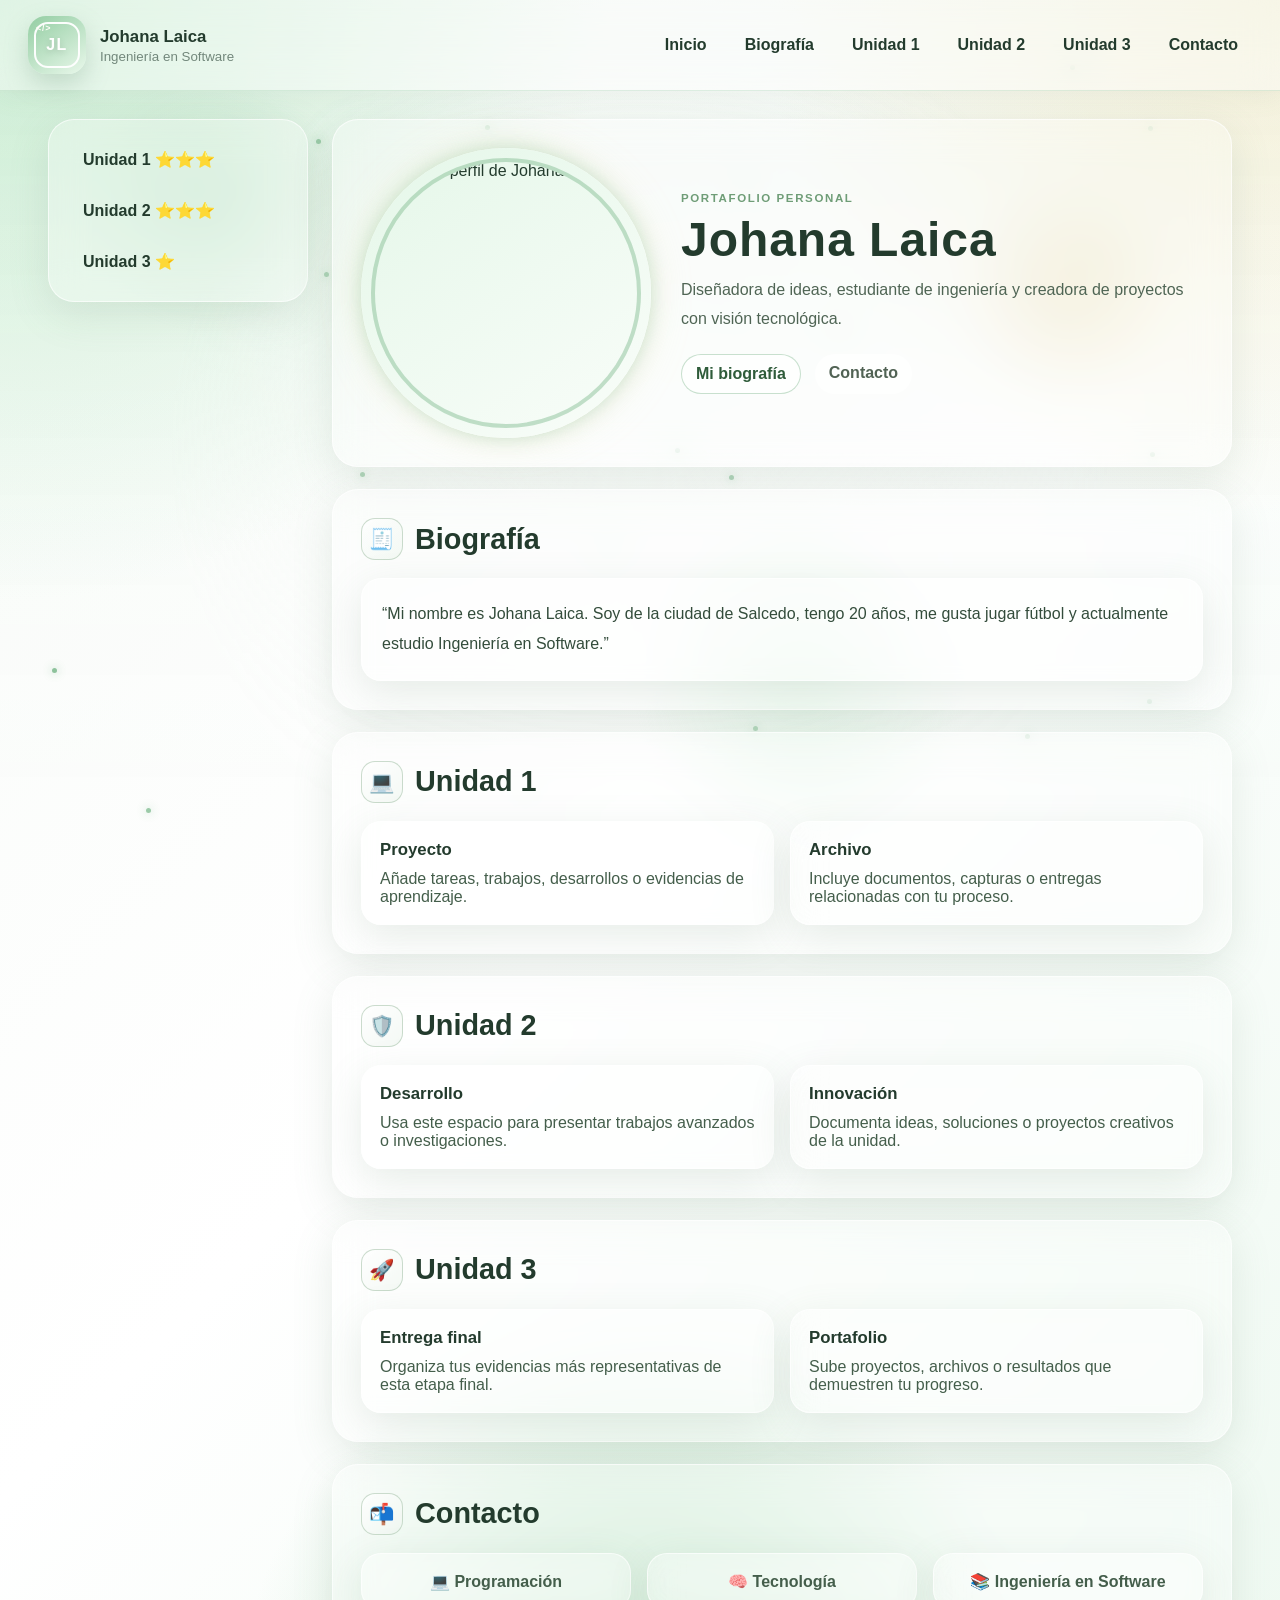
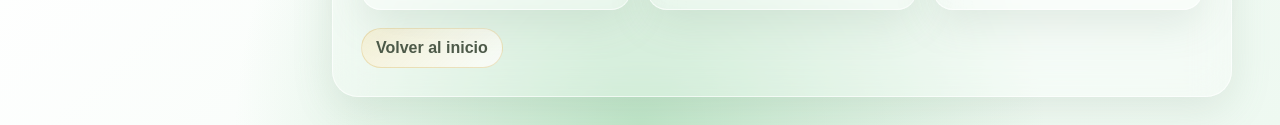
==== index.html @ 94799a69 "proyecto" ====
<!DOCTYPE html>
<html lang="es">
  <head>
    <meta charset="UTF-8" />
    <meta name="viewport" content="width=device-width, initial-scale=1.0" />
    <title>Portafolio Premium | Johana Laica</title>
    <link rel="stylesheet" href="style.css" />
  </head>
  <body>
    <div class="background-orb orb-1"></div>
    <div class="background-orb orb-2"></div>
    <div class="background-orb orb-3"></div>
    <div class="bg-lines"></div>
    <div class="particle-field" aria-hidden="true"></div>

    <header class="topbar">
      <div class="logo-wrap">
        <div class="brand-badge" aria-label="Logo creativo de Johana Laica">
          <span class="brand-ring"></span>
          <span class="brand-code">&lt;/&gt;</span>
          <span class="brand-monogram">JL</span>
        </div>
        <div>
          <span class="logo-text">Johana Laica</span>
          <small class="logo-subtitle">Ingeniería en Software</small>
        </div>
      </div>

      <nav class="nav-menu">
        <a href="#inicio">Inicio</a>
        <a href="#biografia">Biografía</a>
        <a href="#unidad1">Unidad 1</a>
        <a href="#unidad2">Unidad 2</a>
        <a href="#unidad3">Unidad 3</a>
        <a href="#contacto">Contacto</a>
      </nav>
    </header>

    <main class="layout">
      <aside class="sidebar">
        <div class="sidebar-card glass">
          <a href="#unidad1" class="unit-link">Unidad 1 ⭐⭐⭐</a>
          <a href="#unidad2" class="unit-link">Unidad 2 ⭐⭐⭐</a>
          <a href="#unidad3" class="unit-link">Unidad 3 ⭐</a>
        </div>
      </aside>

      <section class="content">
        <section id="inicio" class="panel hero glass reveal">
          <div class="profile-block">
            <div class="profile-photo-frame">
              <img class="profile-photo" src="tu-foto.jpg" alt="Foto de perfil de Johana Laica" />
            </div>

            <div class="profile-info">
              <p class="intro-label">Portafolio personal</p>
              <h1>Johana Laica</h1>
              <p class="hero-copy">
                Diseñadora de ideas, estudiante de ingeniería y creadora de proyectos con visión
                tecnológica.
              </p>
              <div class="hero-actions">
                <a href="#biografia" class="btn-primary">Mi biografía</a>
                <a href="#contacto" class="btn-secondary">Contacto</a>
              </div>
            </div>
          </div>
        </section>

        <section id="biografia" class="panel section-card glass reveal">
          <div class="section-heading">
            <span class="section-icon">🧾</span>
            <h2>Biografía</h2>
          </div>
          <div class="bio-card glass-card">
            <p>
              “Mi nombre es Johana Laica. Soy de la ciudad de Salcedo, tengo 20 años, me gusta
              jugar fútbol y actualmente estudio Ingeniería en Software.”
            </p>
          </div>
        </section>

        <section id="unidad1" class="panel unit-section glass reveal">
          <div class="section-heading">
            <span class="section-icon">💻</span>
            <h2>Unidad 1</h2>
          </div>
          <div class="unit-grid">
            <article class="unit-card glass-card">
              <h3>Proyecto</h3>
              <p>Añade tareas, trabajos, desarrollos o evidencias de aprendizaje.</p>
            </article>
            <article class="unit-card glass-card">
              <h3>Archivo</h3>
              <p>Incluye documentos, capturas o entregas relacionadas con tu proceso.</p>
            </article>
          </div>
        </section>

        <section id="unidad2" class="panel unit-section glass reveal">
          <div class="section-heading">
            <span class="section-icon">🛡️</span>
            <h2>Unidad 2</h2>
          </div>
          <div class="unit-grid">
            <article class="unit-card glass-card">
              <h3>Desarrollo</h3>
              <p>Usa este espacio para presentar trabajos avanzados o investigaciones.</p>
            </article>
            <article class="unit-card glass-card">
              <h3>Innovación</h3>
              <p>Documenta ideas, soluciones o proyectos creativos de la unidad.</p>
            </article>
          </div>
        </section>

        <section id="unidad3" class="panel unit-section glass reveal">
          <div class="section-heading">
            <span class="section-icon">🚀</span>
            <h2>Unidad 3</h2>
          </div>
          <div class="unit-grid">
            <article class="unit-card glass-card">
              <h3>Entrega final</h3>
              <p>Organiza tus evidencias más representativas de esta etapa final.</p>
            </article>
            <article class="unit-card glass-card">
              <h3>Portafolio</h3>
              <p>Sube proyectos, archivos o resultados que demuestren tu progreso.</p>
            </article>
          </div>
        </section>

        <section id="contacto" class="panel contact-section glass reveal">
          <div class="section-heading">
            <span class="section-icon">📬</span>
            <h2>Contacto</h2>
          </div>
          <div class="contact-grid">
            <div class="contact-chip glass-card">💻 Programación</div>
            <div class="contact-chip glass-card">🧠 Tecnología</div>
            <div class="contact-chip glass-card">📚 Ingeniería en Software</div>
          </div>
          <a href="#inicio" class="btn-scroll-top">Volver al inicio</a>
        </section>
      </section>
    </main>

    <script src="script.js"></script>
  </body>
</html>
---- style.css ----
:root {
  --bg: #f8fbf8;
  --card: rgba(255, 255, 255, 0.58);
  --primary: #8ecaa1;
  --secondary: #c9f0d4;
  --accent: #d6b763;
  --accent-soft: #e8dfc2;
  --text: #233b2d;
  --muted: #72877b;
  --glass: rgba(255, 255, 255, 0.26);
  --shadow: 0 12px 40px rgba(114, 146, 120, 0.16);
  --radius: 26px;
}

* {
  box-sizing: border-box;
}

html {
  scroll-behavior: smooth;
}

body {
  margin: 0;
  min-height: 100vh;
  font-family: "Segoe UI", Arial, Helvetica, sans-serif;
  color: var(--text);
  background:
    radial-gradient(circle at top left, rgba(202, 239, 211, 0.9), transparent 28%),
    radial-gradient(circle at top right, rgba(247, 239, 208, 0.76), transparent 24%),
    radial-gradient(circle at bottom center, rgba(178, 224, 189, 0.8), transparent 22%),
    linear-gradient(135deg, #f8fbf8, #ffffff 50%, #eef9f1);
  overflow-x: hidden;
}

.background-orb {
  position: fixed;
  border-radius: 50%;
  filter: blur(6px);
  pointer-events: none;
  opacity: 0.45;
  animation: floatOrb 10s ease-in-out infinite;
}

.orb-1 {
  width: 260px;
  height: 260px;
  top: 8%;
  left: 6%;
  background: radial-gradient(circle, rgba(169, 220, 182, 0.66), transparent 70%);
}

.orb-2 {
  width: 220px;
  height: 220px;
  right: 8%;
  top: 20%;
  background: radial-gradient(circle, rgba(238, 221, 175, 0.85), transparent 72%);
  animation-delay: 2s;
}

.orb-3 {
  width: 320px;
  height: 320px;
  right: 25%;
  bottom: 6%;
  background: radial-gradient(circle, rgba(200, 236, 209, 0.85), transparent 74%);
  animation-delay: 4s;
}

.bg-lines {
  position: fixed;
  inset: 0;
  pointer-events: none;
  background:
    linear-gradient(rgba(118, 180, 136, 0.06), rgba(118, 180, 136, 0.02)),
    radial-gradient(circle at center, rgba(255, 255, 255, 0.6), transparent 60%);
  mask-image: linear-gradient(to bottom, rgba(0, 0, 0, 0.92), transparent 95%);
}

.particle-field {
  position: fixed;
  inset: 0;
  pointer-events: none;
  z-index: 0;
}

.particle-field span {
  position: absolute;
  width: 5px;
  height: 5px;
  border-radius: 50%;
  background: rgba(126, 186, 143, 0.9);
  box-shadow: 0 0 10px rgba(126, 186, 143, 0.7);
  animation: floatParticle 10s infinite ease-in-out;
}

.topbar {
  position: sticky;
  top: 0;
  z-index: 20;
  display: flex;
  align-items: center;
  justify-content: space-between;
  padding: 16px 28px;
  background: rgba(255, 255, 255, 0.42);
  backdrop-filter: blur(18px);
  border-bottom: 1px solid rgba(126, 186, 143, 0.24);
  box-shadow: 0 6px 24px rgba(110, 146, 116, 0.08);
}

.logo-wrap {
  display: flex;
  align-items: center;
  gap: 14px;
}

.brand-badge {
  position: relative;
  width: 58px;
  height: 58px;
  border-radius: 18px;
  display: grid;
  place-items: center;
  background: linear-gradient(145deg, #93cda2, #e9f8eb);
  box-shadow: 0 10px 25px rgba(118, 160, 132, 0.32);
  overflow: hidden;
}

.brand-ring {
  position: absolute;
  inset: 6px;
  border: 2px solid rgba(255, 255, 255, 0.96);
  border-radius: 14px;
}

.brand-code {
  position: absolute;
  top: 7px;
  left: 8px;
  font-size: 0.56rem;
  font-weight: 800;
  color: #fefdf8;
  letter-spacing: 0.08em;
}

.brand-monogram {
  position: relative;
  z-index: 1;
  font-weight: 900;
  letter-spacing: 0.09em;
  color: #ffffff;
  text-shadow: 0 2px 6px rgba(0, 0, 0, 0.14);
}

.logo-text {
  display: block;
  font-weight: 800;
  font-size: 1.05rem;
}

.logo-subtitle {
  display: block;
  margin-top: 2px;
  color: var(--muted);
}

.nav-menu {
  display: flex;
  gap: 10px;
  flex-wrap: wrap;
}

.nav-menu a,
.unit-link,
.btn-primary,
.btn-secondary,
.btn-scroll-top {
  text-decoration: none;
  color: var(--text);
  padding: 10px 14px;
  border-radius: 999px;
  transition: 0.3s ease;
  font-weight: 700;
}

.nav-menu a:hover,
.unit-link:hover,
.btn-primary:hover,
.btn-secondary:hover,
.btn-scroll-top:hover {
  transform: translateY(-1px);
  box-shadow: 0 6px 20px rgba(123, 160, 131, 0.16);
}

.nav-menu a:hover,
.unit-link:hover {
  background: rgba(255, 255, 255, 0.7);
  color: #5d8f6b;
}

.layout {
  position: relative;
  z-index: 1;
  display: grid;
  grid-template-columns: 260px 1fr;
  gap: 24px;
  padding: 28px;
  max-width: 1240px;
  margin: 0 auto;
}

.glass,
.glass-card {
  background: var(--glass);
  border: 1px solid rgba(255, 255, 255, 0.64);
  backdrop-filter: blur(18px);
  -webkit-backdrop-filter: blur(18px);
  box-shadow: var(--shadow);
}

.sidebar-card,
.panel {
  border-radius: var(--radius);
}

.sidebar-card {
  padding: 20px;
  position: sticky;
  top: 94px;
  display: flex;
  flex-direction: column;
  gap: 12px;
}

.content {
  display: grid;
  gap: 22px;
}

.panel {
  padding: 28px;
}

.hero {
  min-height: 320px;
}

.profile-block {
  display: grid;
  grid-template-columns: 290px 1fr;
  gap: 30px;
  align-items: center;
}

.profile-photo-frame {
  padding: 10px;
  border-radius: 50%;
  background: linear-gradient(145deg, #e5f7e9, #f9fdf9);
  box-shadow:
    0 0 20px rgba(143, 196, 155, 0.45),
    0 0 40px rgba(237, 224, 171, 0.28);
  width: 290px;
  height: 290px;
  margin: 0 auto;
  animation: pulseGlow 4s ease-in-out infinite;
}

.profile-photo {
  width: 100%;
  height: 100%;
  object-fit: cover;
  border-radius: 50%;
  display: block;
  border: 4px solid rgba(126, 186, 143, 0.46);
}

.profile-info h1 {
  margin: 0 0 10px;
  font-size: 3rem;
  line-height: 1.08;
  letter-spacing: 0.02em;
  font-weight: 800;
}

.intro-label {
  margin: 0 0 10px;
  color: #6f9d77;
  font-weight: 800;
  text-transform: uppercase;
  letter-spacing: 0.14em;
  font-size: 0.72rem;
}

.hero-copy {
  margin: 0 0 20px;
  color: #4f6554;
  line-height: 1.8;
  max-width: 64ch;
}

.hero-actions {
  display: flex;
  gap: 14px;
  flex-wrap: wrap;
}

.btn-primary,
.btn-secondary,
.btn-scroll-top {
  background: rgba(255, 255, 255, 0.7);
}

.btn-primary {
  color: #2f5c3a;
  border: 1px solid rgba(125, 182, 138, 0.42);
}

.btn-secondary,
.btn-scroll-top {
  color: #516354;
}

.section-heading {
  display: flex;
  align-items: center;
  gap: 12px;
  margin-bottom: 18px;
}

.section-icon {
  font-size: 1.28rem;
  width: 42px;
  height: 42px;
  display: inline-grid;
  place-items: center;
  border-radius: 14px;
  background: linear-gradient(135deg, rgba(255,255,255,0.82), rgba(236, 244, 237, 0.6));
  box-shadow: inset 0 0 0 1px rgba(173, 199, 176, 0.62);
}

.section-heading h2 {
  margin: 0;
  font-size: 1.8rem;
}

.bio-card {
  border-radius: 20px;
  padding: 20px;
}

.bio-card p {
  margin: 0;
  line-height: 1.9;
  color: #334c3b;
}

.unit-grid,
.contact-grid {
  display: grid;
  gap: 16px;
}

.unit-grid {
  grid-template-columns: repeat(2, minmax(0, 1fr));
}

.unit-card,
.contact-chip {
  border-radius: 20px;
  padding: 18px;
}

.unit-card h3 {
  margin: 0 0 10px;
  font-size: 1.05rem;
}

.unit-card p,
.contact-chip {
  margin: 0;
  color: #445e4b;
}

.contact-grid {
  grid-template-columns: repeat(3, minmax(0, 1fr));
  margin-bottom: 18px;
}

.contact-chip {
  text-align: center;
  font-weight: 700;
}

.btn-scroll-top {
  display: inline-flex;
  align-items: center;
  justify-content: center;
  background: linear-gradient(135deg, rgba(244, 239, 211, 0.9), rgba(255, 255, 255, 0.75));
  color: #4d5a49;
  border: 1px solid rgba(214, 183, 99, 0.34);
}

.panel,
.sidebar-card,
.bio-card,
.unit-card,
.contact-chip {
  transition: transform 0.35s ease, box-shadow 0.35s ease;
}

.panel:hover,
.sidebar-card:hover,
.bio-card:hover,
.unit-card:hover,
.contact-chip:hover {
  transform: translateY(-4px) scale(1.01);
  box-shadow: 0 20px 46px rgba(113, 145, 119, 0.22);
}

.reveal {
  opacity: 0;
  transform: translateY(20px);
  transition: opacity 0.75s ease, transform 0.75s ease;
}

.reveal.visible {
  opacity: 1;
  transform: translateY(0);
}

@keyframes pulseGlow {
  0%,
  100% {
    box-shadow:
      0 0 20px rgba(143, 196, 155, 0.45),
      0 0 40px rgba(237, 224, 171, 0.28);
  }
  50% {
    box-shadow:
      0 0 26px rgba(153, 211, 166, 0.56),
      0 0 54px rgba(237, 224, 171, 0.38);
  }
}

@keyframes floatOrbs {
  0%,
  100% {
    transform: translateY(0px) scale(1);
  }
  50% {
    transform: translateY(-12px) scale(1.03);
  }
}

@keyframes floatParticle {
  0%,
  100% {
    transform: translateY(0px) scale(1);
    opacity: 0.5;
  }
  50% {
    transform: translateY(-14px) scale(1.18);
    opacity: 1;
  }
}

.background-orb {
  animation-name: floatOrbs;
}

@media (max-width: 980px) {
  .layout {
    grid-template-columns: 1fr;
  }

  .sidebar-card {
    position: static;
  }

  .profile-block {
    grid-template-columns: 1fr;
  }

  .unit-grid,
  .contact-grid {
    grid-template-columns: 1fr;
  }
}

@media (max-width: 560px) {
  .topbar {
    padding: 14px 16px;
    align-items: flex-start;
    flex-direction: column;
    gap: 14px;
  }

  .layout {
    padding: 16px;
  }

  .panel,
  .sidebar-card {
    padding: 18px;
  }

  .profile-photo-frame {
    width: 230px;
    height: 230px;
  }

  .profile-info h1 {
    font-size: 2rem;
  }
}
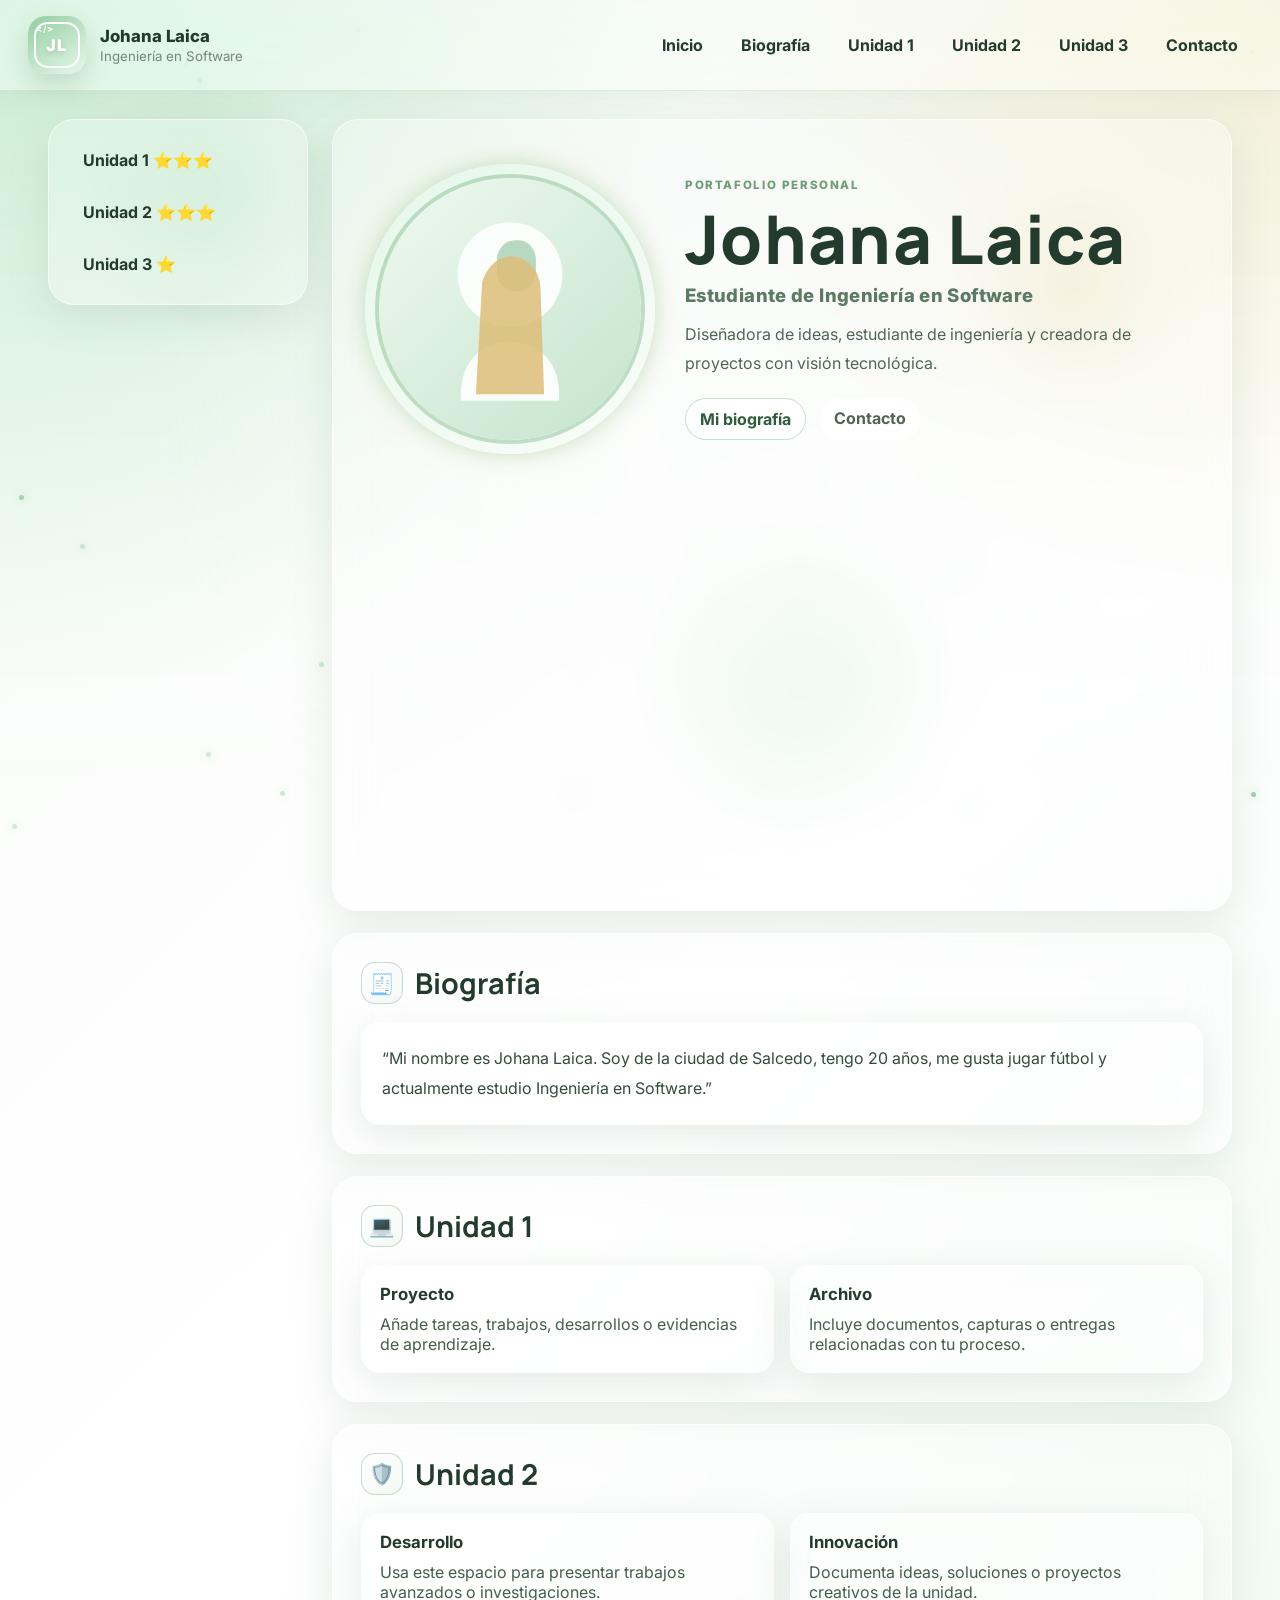
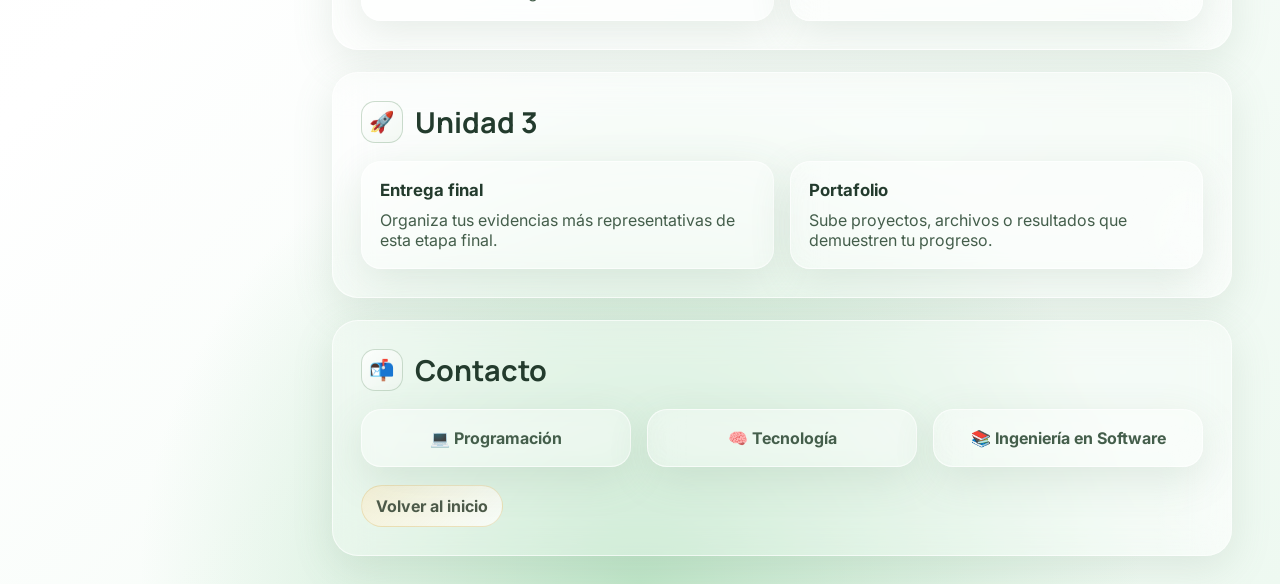
==== commit b72b4646: "Proyecto" ====
--- a/index.html
+++ b/index.html
@@ -4,6 +4,12 @@
     <meta charset="UTF-8" />
     <meta name="viewport" content="width=device-width, initial-scale=1.0" />
     <title>Portafolio Premium | Johana Laica</title>
+    <link rel="preconnect" href="https://fonts.googleapis.com" />
+    <link rel="preconnect" href="https://fonts.gstatic.com" crossorigin />
+    <link
+      href="https://fonts.googleapis.com/css2?family=Inter:wght@400;500;600;700;800;900&family=Manrope:wght@500;700;800&display=swap"
+      rel="stylesheet"
+    />
     <link rel="stylesheet" href="style.css" />
   </head>
   <body>
@@ -49,12 +55,13 @@
         <section id="inicio" class="panel hero glass reveal">
           <div class="profile-block">
             <div class="profile-photo-frame">
-              <img class="profile-photo" src="tu-foto.jpg" alt="Foto de perfil de Johana Laica" />
+              <img class="profile-photo" src="tu-foto.svg" alt="Foto de perfil de Johana Laica" />
             </div>
 
             <div class="profile-info">
               <p class="intro-label">Portafolio personal</p>
               <h1>Johana Laica</h1>
+              <p class="hero-subtitle">Estudiante de Ingeniería en Software</p>
               <p class="hero-copy">
                 Diseñadora de ideas, estudiante de ingeniería y creadora de proyectos con visión
                 tecnológica.
--- a/style.css
+++ b/style.css
@@ -23,7 +23,7 @@
 body {
   margin: 0;
   min-height: 100vh;
-  font-family: "Segoe UI", Arial, Helvetica, sans-serif;
+  font-family: "Inter", "Segoe UI", Arial, Helvetica, sans-serif;
   color: var(--text);
   background:
     radial-gradient(circle at top left, rgba(202, 239, 211, 0.9), transparent 28%),
@@ -103,8 +103,9 @@
   align-items: center;
   justify-content: space-between;
   padding: 16px 28px;
-  background: rgba(255, 255, 255, 0.42);
-  backdrop-filter: blur(18px);
+  background: rgba(255, 255, 255, 0.44);
+  backdrop-filter: blur(22px) saturate(140%);
+  -webkit-backdrop-filter: blur(22px) saturate(140%);
   border-bottom: 1px solid rgba(126, 186, 143, 0.24);
   box-shadow: 0 6px 24px rgba(110, 146, 116, 0.08);
 }
@@ -240,10 +241,25 @@
 
 .panel {
   padding: 28px;
+  position: relative;
+  overflow: hidden;
+}
+
+.panel::before,
+.hero::before {
+  content: "";
+  position: absolute;
+  inset: auto -20% -40% auto;
+  width: 260px;
+  height: 260px;
+  border-radius: 50%;
+  background: radial-gradient(circle, rgba(255, 255, 255, 0.72), transparent 70%);
+  pointer-events: none;
 }
 
 .hero {
-  min-height: 320px;
+  min-height: 88vh;
+  padding: 44px 32px;
 }
 
 .profile-block {
@@ -277,10 +293,11 @@
 
 .profile-info h1 {
   margin: 0 0 10px;
-  font-size: 3rem;
+  font-size: clamp(2.4rem, 5.8vw, 4.2rem);
   line-height: 1.08;
   letter-spacing: 0.02em;
-  font-weight: 800;
+  font-weight: 900;
+  font-family: "Manrope", "Inter", sans-serif;
 }
 
 .intro-label {
@@ -292,6 +309,14 @@
   font-size: 0.72rem;
 }
 
+.hero-subtitle {
+  margin: 0 0 14px;
+  color: #5c7a64;
+  font-size: 1.16rem;
+  font-weight: 800;
+  letter-spacing: 0.02em;
+}
+
 .hero-copy {
   margin: 0 0 20px;
   color: #4f6554;
@@ -308,7 +333,13 @@
 .btn-primary,
 .btn-secondary,
 .btn-scroll-top {
-  background: rgba(255, 255, 255, 0.7);
+  background: rgba(255, 255, 255, 0.72);
+}
+
+.btn-primary:hover,
+.btn-secondary:hover,
+.btn-scroll-top:hover {
+  background: rgba(255, 255, 255, 0.94);
 }
 
 .btn-primary {
@@ -342,6 +373,7 @@
 .section-heading h2 {
   margin: 0;
   font-size: 1.8rem;
+  font-family: "Manrope", "Inter", sans-serif;
 }
 
 .bio-card {
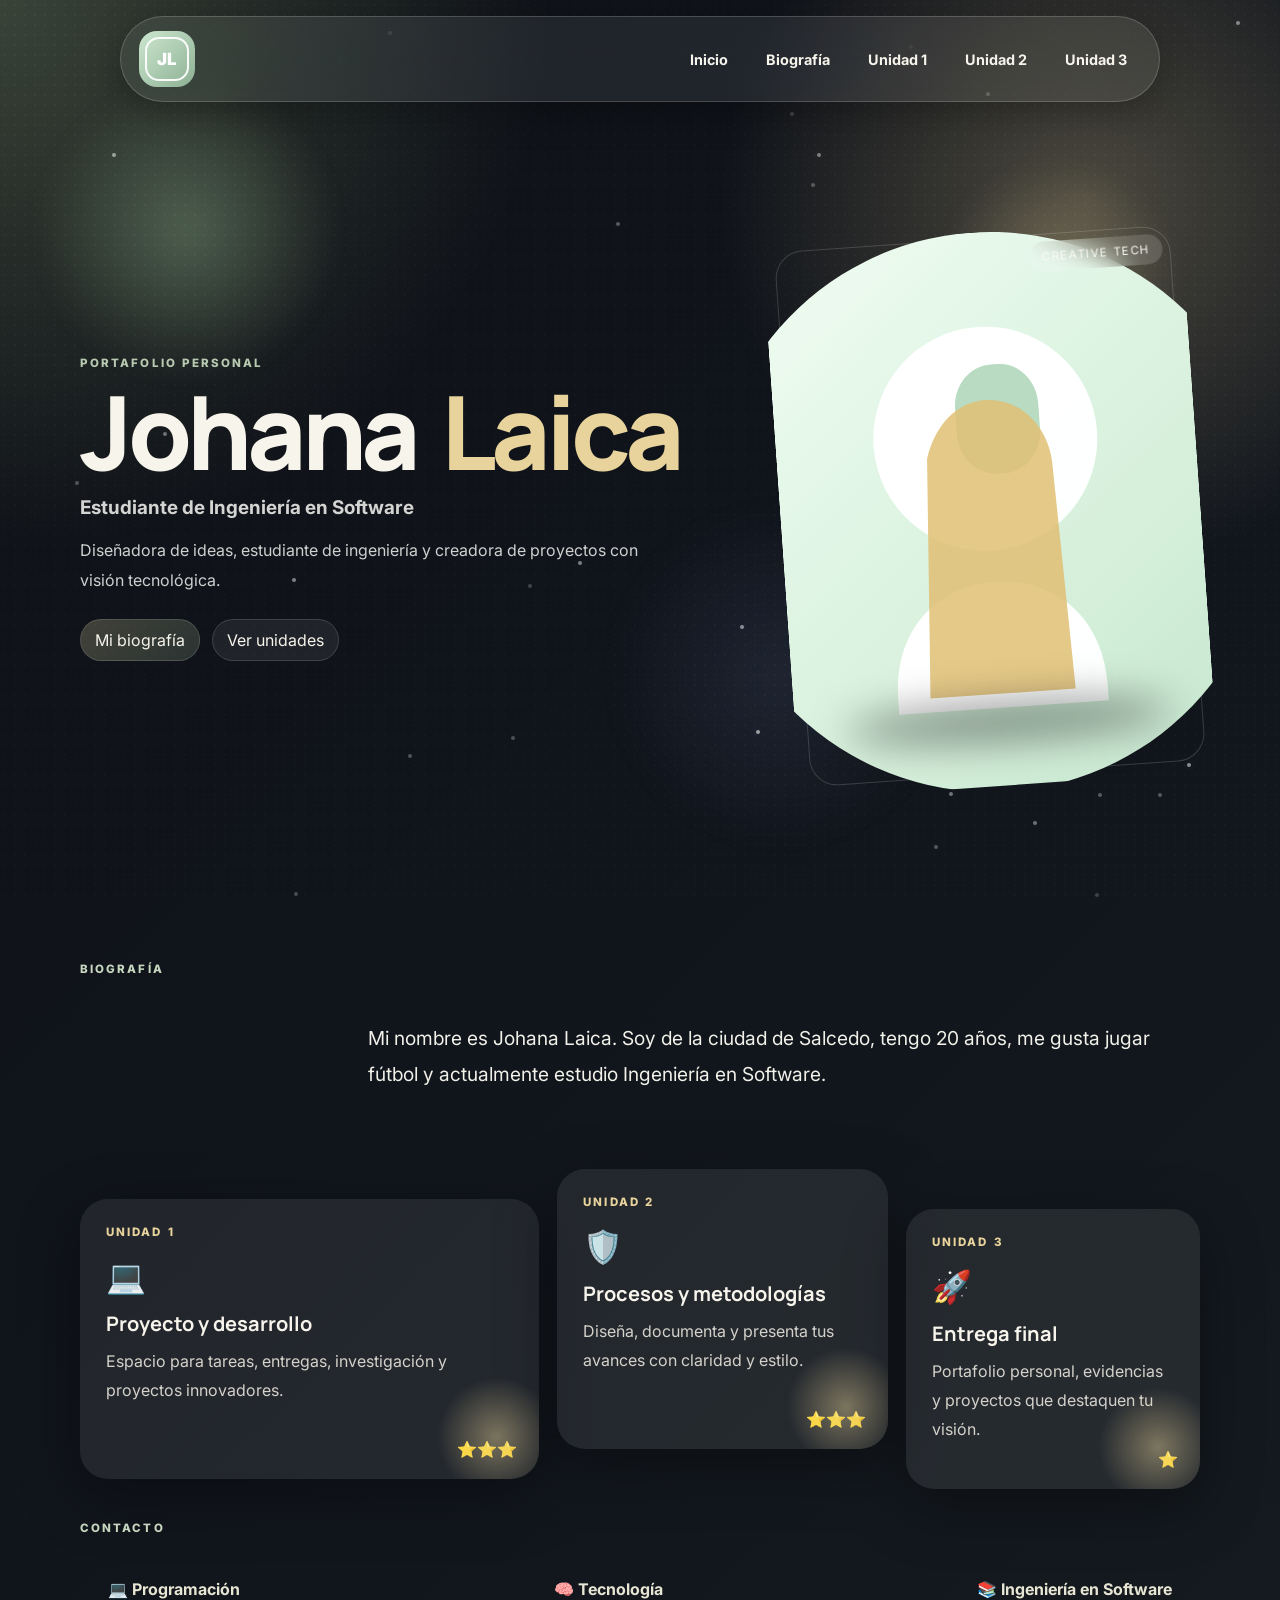
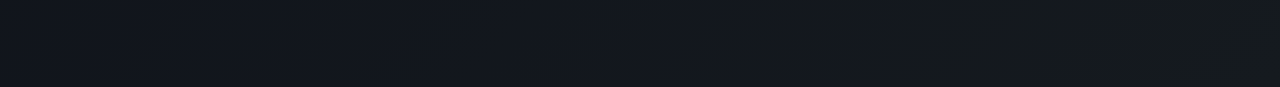
==== commit 8a5114bc: "Proyecto" ====
--- a/index.html
+++ b/index.html
@@ -13,24 +13,17 @@
     <link rel="stylesheet" href="style.css" />
   </head>
   <body>
-    <div class="background-orb orb-1"></div>
-    <div class="background-orb orb-2"></div>
-    <div class="background-orb orb-3"></div>
-    <div class="bg-lines"></div>
+    <div class="ambient ambient-a"></div>
+    <div class="ambient ambient-b"></div>
+    <div class="ambient ambient-c"></div>
+    <div class="grain"></div>
     <div class="particle-field" aria-hidden="true"></div>
 
-    <header class="topbar">
-      <div class="logo-wrap">
-        <div class="brand-badge" aria-label="Logo creativo de Johana Laica">
-          <span class="brand-ring"></span>
-          <span class="brand-code">&lt;/&gt;</span>
-          <span class="brand-monogram">JL</span>
-        </div>
-        <div>
-          <span class="logo-text">Johana Laica</span>
-          <small class="logo-subtitle">Ingeniería en Software</small>
-        </div>
-      </div>
+    <header class="topbar glass">
+      <a class="brand-badge" href="#inicio" aria-label="Logo creativo de Johana Laica">
+        <span class="brand-ring"></span>
+        <span class="brand-monogram">JL</span>
+      </a>
 
       <nav class="nav-menu">
         <a href="#inicio">Inicio</a>
@@ -38,118 +31,79 @@
         <a href="#unidad1">Unidad 1</a>
         <a href="#unidad2">Unidad 2</a>
         <a href="#unidad3">Unidad 3</a>
-        <a href="#contacto">Contacto</a>
       </nav>
     </header>
 
-    <main class="layout">
-      <aside class="sidebar">
-        <div class="sidebar-card glass">
-          <a href="#unidad1" class="unit-link">Unidad 1 ⭐⭐⭐</a>
-          <a href="#unidad2" class="unit-link">Unidad 2 ⭐⭐⭐</a>
-          <a href="#unidad3" class="unit-link">Unidad 3 ⭐</a>
-        </div>
-      </aside>
-
-      <section class="content">
-        <section id="inicio" class="panel hero glass reveal">
-          <div class="profile-block">
-            <div class="profile-photo-frame">
-              <img class="profile-photo" src="tu-foto.svg" alt="Foto de perfil de Johana Laica" />
-            </div>
-
-            <div class="profile-info">
-              <p class="intro-label">Portafolio personal</p>
-              <h1>Johana Laica</h1>
-              <p class="hero-subtitle">Estudiante de Ingeniería en Software</p>
-              <p class="hero-copy">
-                Diseñadora de ideas, estudiante de ingeniería y creadora de proyectos con visión
-                tecnológica.
-              </p>
-              <div class="hero-actions">
-                <a href="#biografia" class="btn-primary">Mi biografía</a>
-                <a href="#contacto" class="btn-secondary">Contacto</a>
-              </div>
+    <main class="portfolio-shell">
+      <section id="inicio" class="hero reveal">
+        <div class="hero-art">
+          <div class="hero-copy-block">
+            <span class="eyebrow">Portafolio personal</span>
+            <h1>Johana <span>Laica</span></h1>
+            <p class="hero-subtitle">Estudiante de Ingeniería en Software</p>
+            <p class="hero-copy">
+              Diseñadora de ideas, estudiante de ingeniería y creadora de proyectos con visión
+              tecnológica.
+            </p>
+            <div class="hero-actions">
+              <a href="#biografia" class="btn-primary">Mi biografía</a>
+              <a href="#unidad1" class="btn-secondary">Ver unidades</a>
             </div>
           </div>
-        </section>
 
-        <section id="biografia" class="panel section-card glass reveal">
-          <div class="section-heading">
-            <span class="section-icon">🧾</span>
-            <h2>Biografía</h2>
+          <div class="hero-visual">
+            <div class="visual-frame glass">
+              <div class="visual-pill">Creative Tech</div>
+              <img class="hero-photo" src="tu-foto.svg" alt="Foto de perfil de Johana Laica" />
+              <div class="photo-shadow"></div>
+            </div>
           </div>
-          <div class="bio-card glass-card">
-            <p>
-              “Mi nombre es Johana Laica. Soy de la ciudad de Salcedo, tengo 20 años, me gusta
-              jugar fútbol y actualmente estudio Ingeniería en Software.”
-            </p>
-          </div>
-        </section>
+        </div>
+      </section>
 
-        <section id="unidad1" class="panel unit-section glass reveal">
-          <div class="section-heading">
-            <span class="section-icon">💻</span>
-            <h2>Unidad 1</h2>
-          </div>
-          <div class="unit-grid">
-            <article class="unit-card glass-card">
-              <h3>Proyecto</h3>
-              <p>Añade tareas, trabajos, desarrollos o evidencias de aprendizaje.</p>
-            </article>
-            <article class="unit-card glass-card">
-              <h3>Archivo</h3>
-              <p>Incluye documentos, capturas o entregas relacionadas con tu proceso.</p>
-            </article>
-          </div>
-        </section>
+      <section id="biografia" class="bio-section reveal">
+        <div class="section-label">Biografía</div>
+        <div class="bio-card glass">
+          <p>
+            Mi nombre es Johana Laica. Soy de la ciudad de Salcedo, tengo 20 años, me gusta
+            jugar fútbol y actualmente estudio Ingeniería en Software.
+          </p>
+        </div>
+      </section>
 
-        <section id="unidad2" class="panel unit-section glass reveal">
-          <div class="section-heading">
-            <span class="section-icon">🛡️</span>
-            <h2>Unidad 2</h2>
-          </div>
-          <div class="unit-grid">
-            <article class="unit-card glass-card">
-              <h3>Desarrollo</h3>
-              <p>Usa este espacio para presentar trabajos avanzados o investigaciones.</p>
-            </article>
-            <article class="unit-card glass-card">
-              <h3>Innovación</h3>
-              <p>Documenta ideas, soluciones o proyectos creativos de la unidad.</p>
-            </article>
-          </div>
-        </section>
+      <section class="unit-showcase reveal">
+        <article id="unidad1" class="unit-card unit-card-large glass">
+          <div class="unit-tag">Unidad 1</div>
+          <div class="unit-icon">💻</div>
+          <h3>Proyecto y desarrollo</h3>
+          <p>Espacio para tareas, entregas, investigación y proyectos innovadores.</p>
+          <div class="unit-rating">⭐⭐⭐</div>
+        </article>
 
-        <section id="unidad3" class="panel unit-section glass reveal">
-          <div class="section-heading">
-            <span class="section-icon">🚀</span>
-            <h2>Unidad 3</h2>
-          </div>
-          <div class="unit-grid">
-            <article class="unit-card glass-card">
-              <h3>Entrega final</h3>
-              <p>Organiza tus evidencias más representativas de esta etapa final.</p>
-            </article>
-            <article class="unit-card glass-card">
-              <h3>Portafolio</h3>
-              <p>Sube proyectos, archivos o resultados que demuestren tu progreso.</p>
-            </article>
-          </div>
-        </section>
+        <article id="unidad2" class="unit-card unit-card-medium glass">
+          <div class="unit-tag">Unidad 2</div>
+          <div class="unit-icon">🛡️</div>
+          <h3>Procesos y metodologías</h3>
+          <p>Diseña, documenta y presenta tus avances con claridad y estilo.</p>
+          <div class="unit-rating">⭐⭐⭐</div>
+        </article>
 
-        <section id="contacto" class="panel contact-section glass reveal">
-          <div class="section-heading">
-            <span class="section-icon">📬</span>
-            <h2>Contacto</h2>
-          </div>
-          <div class="contact-grid">
-            <div class="contact-chip glass-card">💻 Programación</div>
-            <div class="contact-chip glass-card">🧠 Tecnología</div>
-            <div class="contact-chip glass-card">📚 Ingeniería en Software</div>
-          </div>
-          <a href="#inicio" class="btn-scroll-top">Volver al inicio</a>
-        </section>
+        <article id="unidad3" class="unit-card unit-card-small glass">
+          <div class="unit-tag">Unidad 3</div>
+          <div class="unit-icon">🚀</div>
+          <h3>Entrega final</h3>
+          <p>Portafolio personal, evidencias y proyectos que destaquen tu visión.</p>
+          <div class="unit-rating">⭐</div>
+        </article>
+      </section>
+
+      <section id="contacto" class="contact-section reveal">
+        <div class="section-label">Contacto</div>
+        <div class="contact-line glass">
+          <span>💻 Programación</span>
+          <span>🧠 Tecnología</span>
+          <span>📚 Ingeniería en Software</span>
+        </div>
       </section>
     </main>
 
--- a/style.css
+++ b/style.css
@@ -1,15 +1,14 @@
 :root {
-  --bg: #f8fbf8;
-  --card: rgba(255, 255, 255, 0.58);
-  --primary: #8ecaa1;
-  --secondary: #c9f0d4;
-  --accent: #d6b763;
-  --accent-soft: #e8dfc2;
-  --text: #233b2d;
-  --muted: #72877b;
-  --glass: rgba(255, 255, 255, 0.26);
-  --shadow: 0 12px 40px rgba(114, 146, 120, 0.16);
-  --radius: 26px;
+  --bg: #0e0f12;
+  --bg-soft: #161920;
+  --text: #f7f4eb;
+  --muted: #b3b3b5;
+  --accent: #9ac49f;
+  --accent-2: #e7d39b;
+  --glass: rgba(255, 255, 255, 0.08);
+  --glass-strong: rgba(255, 255, 255, 0.15);
+  --shadow: 0 18px 60px rgba(0, 0, 0, 0.36);
+  --radius: 32px;
 }
 
 * {
@@ -23,59 +22,58 @@
 body {
   margin: 0;
   min-height: 100vh;
-  font-family: "Inter", "Segoe UI", Arial, Helvetica, sans-serif;
+  font-family: "Inter", sans-serif;
   color: var(--text);
   background:
-    radial-gradient(circle at top left, rgba(202, 239, 211, 0.9), transparent 28%),
-    radial-gradient(circle at top right, rgba(247, 239, 208, 0.76), transparent 24%),
-    radial-gradient(circle at bottom center, rgba(178, 224, 189, 0.8), transparent 22%),
-    linear-gradient(135deg, #f8fbf8, #ffffff 50%, #eef9f1);
+    radial-gradient(circle at top left, rgba(138, 164, 120, 0.34), transparent 26%),
+    radial-gradient(circle at 85% 12%, rgba(231, 211, 155, 0.28), transparent 20%),
+    linear-gradient(135deg, #0f1116, #10141b 45%, #151a1f 100%);
   overflow-x: hidden;
 }
 
-.background-orb {
+.ambient {
   position: fixed;
   border-radius: 50%;
-  filter: blur(6px);
   pointer-events: none;
-  opacity: 0.45;
-  animation: floatOrb 10s ease-in-out infinite;
-}
-
-.orb-1 {
-  width: 260px;
-  height: 260px;
-  top: 8%;
-  left: 6%;
-  background: radial-gradient(circle, rgba(169, 220, 182, 0.66), transparent 70%);
-}
-
-.orb-2 {
-  width: 220px;
-  height: 220px;
+  filter: blur(12px);
+  opacity: 0.42;
+  animation: floatAmbient 14s ease-in-out infinite;
+}
+
+.ambient-a {
+  width: 300px;
+  height: 300px;
+  background: radial-gradient(circle, rgba(165, 202, 156, 0.8), transparent 72%);
+  left: 3%;
+  top: 9%;
+}
+
+.ambient-b {
+  width: 240px;
+  height: 240px;
+  background: radial-gradient(circle, rgba(231, 211, 155, 0.72), transparent 72%);
   right: 8%;
-  top: 20%;
-  background: radial-gradient(circle, rgba(238, 221, 175, 0.85), transparent 72%);
-  animation-delay: 2s;
-}
-
-.orb-3 {
-  width: 320px;
-  height: 320px;
+  top: 18%;
+  animation-delay: 3s;
+}
+
+.ambient-c {
+  width: 360px;
+  height: 360px;
+  background: radial-gradient(circle, rgba(159, 177, 235, 0.26), transparent 72%);
   right: 25%;
-  bottom: 6%;
-  background: radial-gradient(circle, rgba(200, 236, 209, 0.85), transparent 74%);
-  animation-delay: 4s;
-}
-
-.bg-lines {
+  bottom: 5%;
+  animation-delay: 6s;
+}
+
+.grain {
   position: fixed;
   inset: 0;
   pointer-events: none;
-  background:
-    linear-gradient(rgba(118, 180, 136, 0.06), rgba(118, 180, 136, 0.02)),
-    radial-gradient(circle at center, rgba(255, 255, 255, 0.6), transparent 60%);
-  mask-image: linear-gradient(to bottom, rgba(0, 0, 0, 0.92), transparent 95%);
+  opacity: 0.18;
+  background-image: radial-gradient(rgba(255, 255, 255, 0.6) 0.8px, transparent 0.8px);
+  background-size: 10px 10px;
+  mix-blend-mode: soft-light;
 }
 
 .particle-field {
@@ -87,83 +85,58 @@
 
 .particle-field span {
   position: absolute;
-  width: 5px;
-  height: 5px;
+  width: 4px;
+  height: 4px;
+  background: rgba(255, 255, 255, 0.6);
   border-radius: 50%;
-  background: rgba(126, 186, 143, 0.9);
-  box-shadow: 0 0 10px rgba(126, 186, 143, 0.7);
+  box-shadow: 0 0 11px rgba(255, 255, 255, 0.25);
   animation: floatParticle 10s infinite ease-in-out;
 }
 
 .topbar {
-  position: sticky;
-  top: 0;
-  z-index: 20;
+  position: fixed;
+  top: 16px;
+  left: 50%;
+  transform: translateX(-50%);
+  z-index: 30;
+  width: min(1040px, calc(100% - 32px));
   display: flex;
   align-items: center;
   justify-content: space-between;
-  padding: 16px 28px;
-  background: rgba(255, 255, 255, 0.44);
-  backdrop-filter: blur(22px) saturate(140%);
-  -webkit-backdrop-filter: blur(22px) saturate(140%);
-  border-bottom: 1px solid rgba(126, 186, 143, 0.24);
-  box-shadow: 0 6px 24px rgba(110, 146, 116, 0.08);
-}
-
-.logo-wrap {
-  display: flex;
-  align-items: center;
-  gap: 14px;
+  padding: 14px 18px;
+  border-radius: 999px;
+  border: 1px solid rgba(255, 255, 255, 0.18);
+  background: rgba(255, 255, 255, 0.08);
+  backdrop-filter: blur(24px) saturate(140%);
+  -webkit-backdrop-filter: blur(24px) saturate(140%);
+  box-shadow: 0 10px 35px rgba(0, 0, 0, 0.28);
 }
 
 .brand-badge {
   position: relative;
-  width: 58px;
-  height: 58px;
+  width: 56px;
+  height: 56px;
   border-radius: 18px;
   display: grid;
   place-items: center;
-  background: linear-gradient(145deg, #93cda2, #e9f8eb);
-  box-shadow: 0 10px 25px rgba(118, 160, 132, 0.32);
+  background: linear-gradient(135deg, #cde7cf, #8cb094);
+  text-decoration: none;
   overflow: hidden;
 }
 
 .brand-ring {
   position: absolute;
   inset: 6px;
-  border: 2px solid rgba(255, 255, 255, 0.96);
   border-radius: 14px;
-}
-
-.brand-code {
-  position: absolute;
-  top: 7px;
-  left: 8px;
-  font-size: 0.56rem;
-  font-weight: 800;
-  color: #fefdf8;
-  letter-spacing: 0.08em;
+  border: 2px solid rgba(255, 255, 255, 0.92);
 }
 
 .brand-monogram {
   position: relative;
   z-index: 1;
+  font-size: 1.05rem;
   font-weight: 900;
-  letter-spacing: 0.09em;
-  color: #ffffff;
-  text-shadow: 0 2px 6px rgba(0, 0, 0, 0.14);
-}
-
-.logo-text {
-  display: block;
-  font-weight: 800;
-  font-size: 1.05rem;
-}
-
-.logo-subtitle {
-  display: block;
-  margin-top: 2px;
-  color: var(--muted);
+  color: white;
 }
 
 .nav-menu {
@@ -173,287 +146,283 @@
 }
 
 .nav-menu a,
-.unit-link,
 .btn-primary,
-.btn-secondary,
-.btn-scroll-top {
+.btn-secondary {
   text-decoration: none;
   color: var(--text);
   padding: 10px 14px;
   border-radius: 999px;
   transition: 0.3s ease;
+}
+
+.nav-menu a {
   font-weight: 700;
+  font-size: 0.9rem;
 }
 
 .nav-menu a:hover,
-.unit-link:hover,
 .btn-primary:hover,
-.btn-secondary:hover,
-.btn-scroll-top:hover {
+.btn-secondary:hover {
+  background: rgba(255, 255, 255, 0.12);
   transform: translateY(-1px);
-  box-shadow: 0 6px 20px rgba(123, 160, 131, 0.16);
-}
-
-.nav-menu a:hover,
-.unit-link:hover {
-  background: rgba(255, 255, 255, 0.7);
-  color: #5d8f6b;
-}
-
-.layout {
+}else{}
+
+.portfolio-shell {
   position: relative;
   z-index: 1;
-  display: grid;
-  grid-template-columns: 260px 1fr;
-  gap: 24px;
-  padding: 28px;
-  max-width: 1240px;
+  width: min(1120px, calc(100% - 32px));
   margin: 0 auto;
-}
-
-.glass,
-.glass-card {
-  background: var(--glass);
-  border: 1px solid rgba(255, 255, 255, 0.64);
-  backdrop-filter: blur(18px);
-  -webkit-backdrop-filter: blur(18px);
-  box-shadow: var(--shadow);
-}
-
-.sidebar-card,
-.panel {
-  border-radius: var(--radius);
-}
-
-.sidebar-card {
-  padding: 20px;
-  position: sticky;
-  top: 94px;
-  display: flex;
-  flex-direction: column;
-  gap: 12px;
-}
-
-.content {
-  display: grid;
-  gap: 22px;
-}
-
-.panel {
-  padding: 28px;
-  position: relative;
-  overflow: hidden;
-}
-
-.panel::before,
-.hero::before {
-  content: "";
-  position: absolute;
-  inset: auto -20% -40% auto;
-  width: 260px;
-  height: 260px;
-  border-radius: 50%;
-  background: radial-gradient(circle, rgba(255, 255, 255, 0.72), transparent 70%);
-  pointer-events: none;
+  padding: 110px 0 60px;
 }
 
 .hero {
   min-height: 88vh;
-  padding: 44px 32px;
-}
-
-.profile-block {
   display: grid;
-  grid-template-columns: 290px 1fr;
-  gap: 30px;
   align-items: center;
 }
 
-.profile-photo-frame {
-  padding: 10px;
-  border-radius: 50%;
-  background: linear-gradient(145deg, #e5f7e9, #f9fdf9);
-  box-shadow:
-    0 0 20px rgba(143, 196, 155, 0.45),
-    0 0 40px rgba(237, 224, 171, 0.28);
-  width: 290px;
-  height: 290px;
-  margin: 0 auto;
-  animation: pulseGlow 4s ease-in-out infinite;
-}
-
-.profile-photo {
+.hero-art {
+  display: grid;
+  grid-template-columns: 1fr 420px;
+  align-items: center;
+  gap: 34px;
+}
+
+.eyebrow,
+.section-label,
+.unit-tag {
+  text-transform: uppercase;
+  letter-spacing: 0.18em;
+  font-size: 0.72rem;
+  font-weight: 800;
+}
+
+.eyebrow {
+  display: inline-block;
+  color: #b8c9b1;
+  margin-bottom: 14px;
+}
+
+.hero-copy-block h1 {
+  margin: 0;
+  font-family: "Manrope", sans-serif;
+  font-size: clamp(3.5rem, 8vw, 7rem);
+  line-height: 0.92;
+  letter-spacing: -0.05em;
+  font-weight: 900;
+}
+
+.hero-copy-block h1 span {
+  display: inline-block;
+  margin-left: 0.1em;
+  color: #e7d39b;
+}
+
+.hero-subtitle {
+  margin: 18px 0 12px;
+  font-size: 1.18rem;
+  color: #d4d4d2;
+  font-weight: 700;
+}
+
+.hero-copy {
+  max-width: 60ch;
+  font-size: 1rem;
+  line-height: 1.9;
+  color: #cfd0cf;
+}
+
+.hero-actions {
+  display: flex;
+  gap: 12px;
+  flex-wrap: wrap;
+  margin-top: 24px;
+}
+
+.btn-primary,
+.btn-secondary {
+  border: 1px solid rgba(255, 255, 255, 0.14);
+  background: rgba(255, 255, 255, 0.07);
+}
+
+.btn-primary {
+  background: linear-gradient(135deg, rgba(226, 216, 161, 0.24), rgba(167, 202, 166, 0.18));
+}
+
+.hero-visual {
+  position: relative;
+}
+
+.visual-frame {
+  position: relative;
+  padding: 18px;
+  border-radius: 42px;
+  transform: rotate(-4deg);
+  min-height: 560px;
+  overflow: hidden;
+}
+
+.visual-frame::before {
+  content: "";
+  position: absolute;
+  inset: 12px;
+  border-radius: 28px;
+  border: 1px solid rgba(255, 255, 255, 0.16);
+}
+
+.visual-pill {
+  position: absolute;
+  top: 20px;
+  right: 20px;
+  z-index: 2;
+  padding: 8px 12px;
+  border-radius: 999px;
+  background: rgba(255, 255, 255, 0.14);
+  font-size: 0.72rem;
+  text-transform: uppercase;
+  letter-spacing: 0.14em;
+  color: #fbfaf6;
+  backdrop-filter: blur(12px);
+}
+
+.hero-photo {
+  position: absolute;
+  left: 50%;
+  bottom: -6px;
+  transform: translateX(-50%);
   width: 100%;
   height: 100%;
   object-fit: cover;
+  border-radius: 28px;
+  filter: saturate(1.05) contrast(1.03);
+}
+
+.photo-shadow {
+  position: absolute;
+  inset: auto 10% 8% 12%;
+  height: 38px;
   border-radius: 50%;
-  display: block;
-  border: 4px solid rgba(126, 186, 143, 0.46);
-}
-
-.profile-info h1 {
-  margin: 0 0 10px;
-  font-size: clamp(2.4rem, 5.8vw, 4.2rem);
-  line-height: 1.08;
-  letter-spacing: 0.02em;
-  font-weight: 900;
-  font-family: "Manrope", "Inter", sans-serif;
-}
-
-.intro-label {
-  margin: 0 0 10px;
-  color: #6f9d77;
-  font-weight: 800;
-  text-transform: uppercase;
-  letter-spacing: 0.14em;
-  font-size: 0.72rem;
-}
-
-.hero-subtitle {
-  margin: 0 0 14px;
-  color: #5c7a64;
-  font-size: 1.16rem;
-  font-weight: 800;
-  letter-spacing: 0.02em;
-}
-
-.hero-copy {
-  margin: 0 0 20px;
-  color: #4f6554;
-  line-height: 1.8;
-  max-width: 64ch;
-}
-
-.hero-actions {
-  display: flex;
-  gap: 14px;
-  flex-wrap: wrap;
-}
-
-.btn-primary,
-.btn-secondary,
-.btn-scroll-top {
-  background: rgba(255, 255, 255, 0.72);
-}
-
-.btn-primary:hover,
-.btn-secondary:hover,
-.btn-scroll-top:hover {
-  background: rgba(255, 255, 255, 0.94);
-}
-
-.btn-primary {
-  color: #2f5c3a;
-  border: 1px solid rgba(125, 182, 138, 0.42);
-}
-
-.btn-secondary,
-.btn-scroll-top {
-  color: #516354;
-}
-
-.section-heading {
-  display: flex;
-  align-items: center;
-  gap: 12px;
-  margin-bottom: 18px;
-}
-
-.section-icon {
-  font-size: 1.28rem;
-  width: 42px;
-  height: 42px;
-  display: inline-grid;
-  place-items: center;
-  border-radius: 14px;
-  background: linear-gradient(135deg, rgba(255,255,255,0.82), rgba(236, 244, 237, 0.6));
-  box-shadow: inset 0 0 0 1px rgba(173, 199, 176, 0.62);
-}
-
-.section-heading h2 {
-  margin: 0;
-  font-size: 1.8rem;
-  font-family: "Manrope", "Inter", sans-serif;
+  background: rgba(0, 0, 0, 0.42);
+  filter: blur(20px);
+}
+
+.bio-section,
+.contact-section {
+  margin-top: 60px;
+}
+
+.bio-card,
+.contact-line {
+  padding: 28px;
+  border-radius: var(--radius);
 }
 
 .bio-card {
-  border-radius: 20px;
-  padding: 20px;
+  max-width: 860px;
+  margin-left: auto;
+  margin-top: 16px;
 }
 
 .bio-card p {
   margin: 0;
+  font-size: 1.2rem;
   line-height: 1.9;
-  color: #334c3b;
-}
-
-.unit-grid,
-.contact-grid {
+  color: #f1f0e9;
+}
+
+.section-label {
+  color: #c6d6bf;
+}
+
+.unit-showcase {
+  margin-top: 60px;
   display: grid;
-  gap: 16px;
-}
-
-.unit-grid {
-  grid-template-columns: repeat(2, minmax(0, 1fr));
-}
-
-.unit-card,
-.contact-chip {
-  border-radius: 20px;
-  padding: 18px;
+  grid-template-columns: 1.25fr 0.9fr 0.8fr;
+  gap: 18px;
+  align-items: stretch;
+}
+
+.unit-card {
+  position: relative;
+  overflow: hidden;
+  min-height: 280px;
+  padding: 26px;
+  border-radius: 28px;
+  background: rgba(255, 255, 255, 0.08);
+  box-shadow: var(--shadow);
+  transition: transform 0.35s ease, box-shadow 0.35s ease;
+}
+
+.unit-card::after {
+  content: "";
+  position: absolute;
+  width: 120px;
+  height: 120px;
+  right: -18px;
+  bottom: -18px;
+  border-radius: 50%;
+  background: radial-gradient(circle, rgba(231, 211, 155, 0.45), transparent 70%);
+}
+
+.unit-card:hover {
+  transform: translateY(-8px) rotate(-1deg);
+  box-shadow: 0 28px 72px rgba(0, 0, 0, 0.42);
+}
+
+.unit-card-large {
+  transform: translateY(18px);
+}
+
+.unit-card-medium {
+  transform: translateY(-12px);
+}
+
+.unit-card-small {
+  transform: translateY(28px);
+}
+
+.unit-tag {
+  color: #e7d39b;
+}
+
+.unit-icon {
+  font-size: 2rem;
+  margin: 18px 0 14px;
 }
 
 .unit-card h3 {
   margin: 0 0 10px;
-  font-size: 1.05rem;
-}
-
-.unit-card p,
-.contact-chip {
+  font-family: "Manrope", sans-serif;
+  font-size: 1.25rem;
+}
+
+.unit-card p {
   margin: 0;
-  color: #445e4b;
-}
-
-.contact-grid {
-  grid-template-columns: repeat(3, minmax(0, 1fr));
-  margin-bottom: 18px;
-}
-
-.contact-chip {
-  text-align: center;
+  line-height: 1.8;
+  color: #d5d2cb;
+}
+
+.unit-rating {
+  position: absolute;
+  right: 22px;
+  bottom: 20px;
+  color: #f5ecb4;
+}
+
+.contact-line {
+  margin-top: 16px;
+  display: flex;
+  gap: 12px;
+  flex-wrap: wrap;
+  justify-content: space-between;
+  color: #e7e5d3;
   font-weight: 700;
-}
-
-.btn-scroll-top {
-  display: inline-flex;
-  align-items: center;
-  justify-content: center;
-  background: linear-gradient(135deg, rgba(244, 239, 211, 0.9), rgba(255, 255, 255, 0.75));
-  color: #4d5a49;
-  border: 1px solid rgba(214, 183, 99, 0.34);
-}
-
-.panel,
-.sidebar-card,
-.bio-card,
-.unit-card,
-.contact-chip {
-  transition: transform 0.35s ease, box-shadow 0.35s ease;
-}
-
-.panel:hover,
-.sidebar-card:hover,
-.bio-card:hover,
-.unit-card:hover,
-.contact-chip:hover {
-  transform: translateY(-4px) scale(1.01);
-  box-shadow: 0 20px 46px rgba(113, 145, 119, 0.22);
 }
 
 .reveal {
   opacity: 0;
-  transform: translateY(20px);
-  transition: opacity 0.75s ease, transform 0.75s ease;
+  transform: translateY(24px);
+  transition: opacity 0.8s ease, transform 0.8s ease;
 }
 
 .reveal.visible {
@@ -461,27 +430,13 @@
   transform: translateY(0);
 }
 
-@keyframes pulseGlow {
-  0%,
-  100% {
-    box-shadow:
-      0 0 20px rgba(143, 196, 155, 0.45),
-      0 0 40px rgba(237, 224, 171, 0.28);
-  }
-  50% {
-    box-shadow:
-      0 0 26px rgba(153, 211, 166, 0.56),
-      0 0 54px rgba(237, 224, 171, 0.38);
-  }
-}
-
-@keyframes floatOrbs {
+@keyframes floatAmbient {
   0%,
   100% {
     transform: translateY(0px) scale(1);
   }
   50% {
-    transform: translateY(-12px) scale(1.03);
+    transform: translateY(-18px) scale(1.04);
   }
 }
 
@@ -497,52 +452,57 @@
   }
 }
 
-.background-orb {
-  animation-name: floatOrbs;
-}
-
 @media (max-width: 980px) {
-  .layout {
+  .hero-art {
     grid-template-columns: 1fr;
   }
 
-  .sidebar-card {
-    position: static;
-  }
-
-  .profile-block {
+  .visual-frame {
+    transform: none;
+    min-height: 440px;
+  }
+
+  .unit-showcase {
     grid-template-columns: 1fr;
   }
 
-  .unit-grid,
-  .contact-grid {
-    grid-template-columns: 1fr;
-  }
-}
-
-@media (max-width: 560px) {
+  .unit-card-large,
+  .unit-card-medium,
+  .unit-card-small {
+    transform: none;
+  }
+}
+
+@media (max-width: 700px) {
   .topbar {
-    padding: 14px 16px;
-    align-items: flex-start;
-    flex-direction: column;
-    gap: 14px;
-  }
-
-  .layout {
-    padding: 16px;
-  }
-
-  .panel,
-  .sidebar-card {
-    padding: 18px;
-  }
-
-  .profile-photo-frame {
-    width: 230px;
-    height: 230px;
-  }
-
-  .profile-info h1 {
-    font-size: 2rem;
-  }
-}
+    border-radius: 26px;
+    top: 12px;
+    width: calc(100% - 24px);
+    padding: 12px 14px;
+  }
+
+  .nav-menu {
+    gap: 6px;
+  }
+
+  .nav-menu a {
+    font-size: 0.78rem;
+    padding: 8px 10px;
+  }
+
+  .portfolio-shell {
+    padding-top: 136px;
+  }
+
+  .hero-copy-block h1 {
+    font-size: 3rem;
+  }
+
+  .visual-frame {
+    min-height: 340px;
+  }
+
+  .bio-card p {
+    font-size: 1rem;
+  }
+}
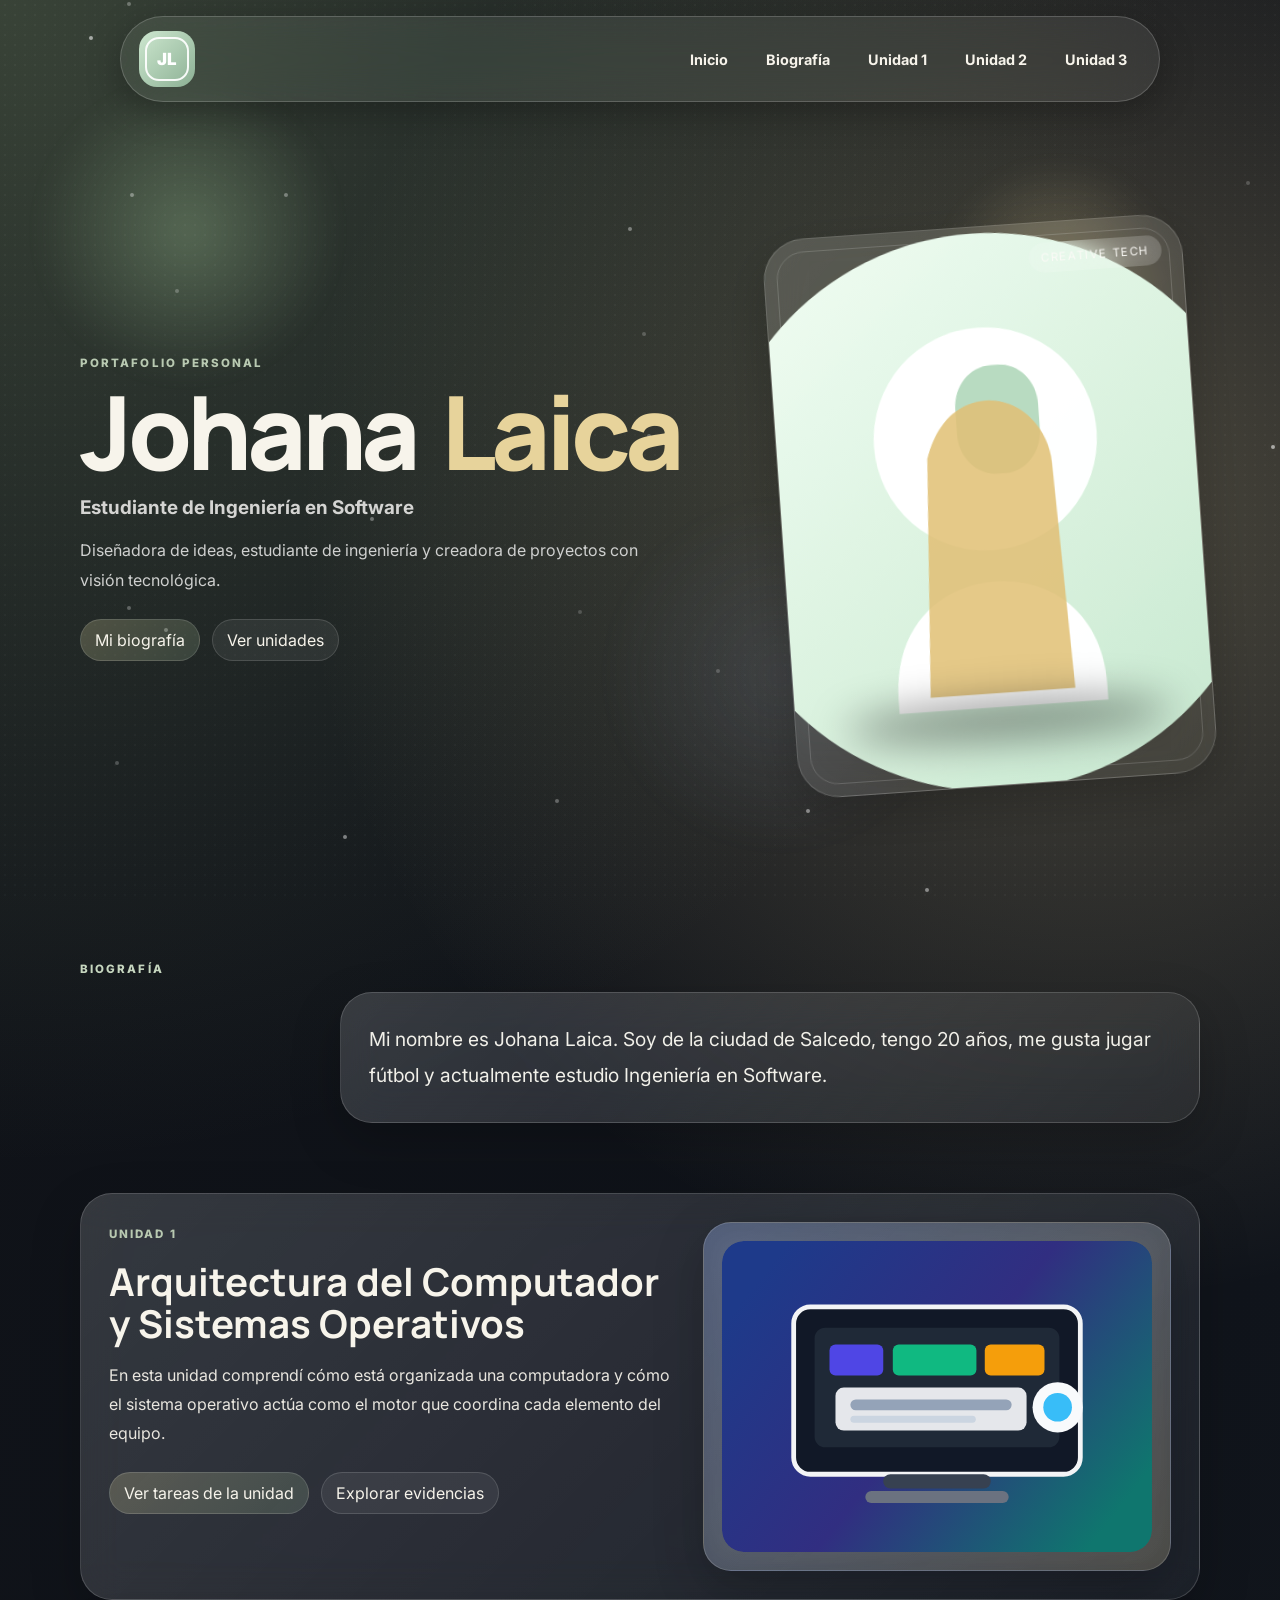
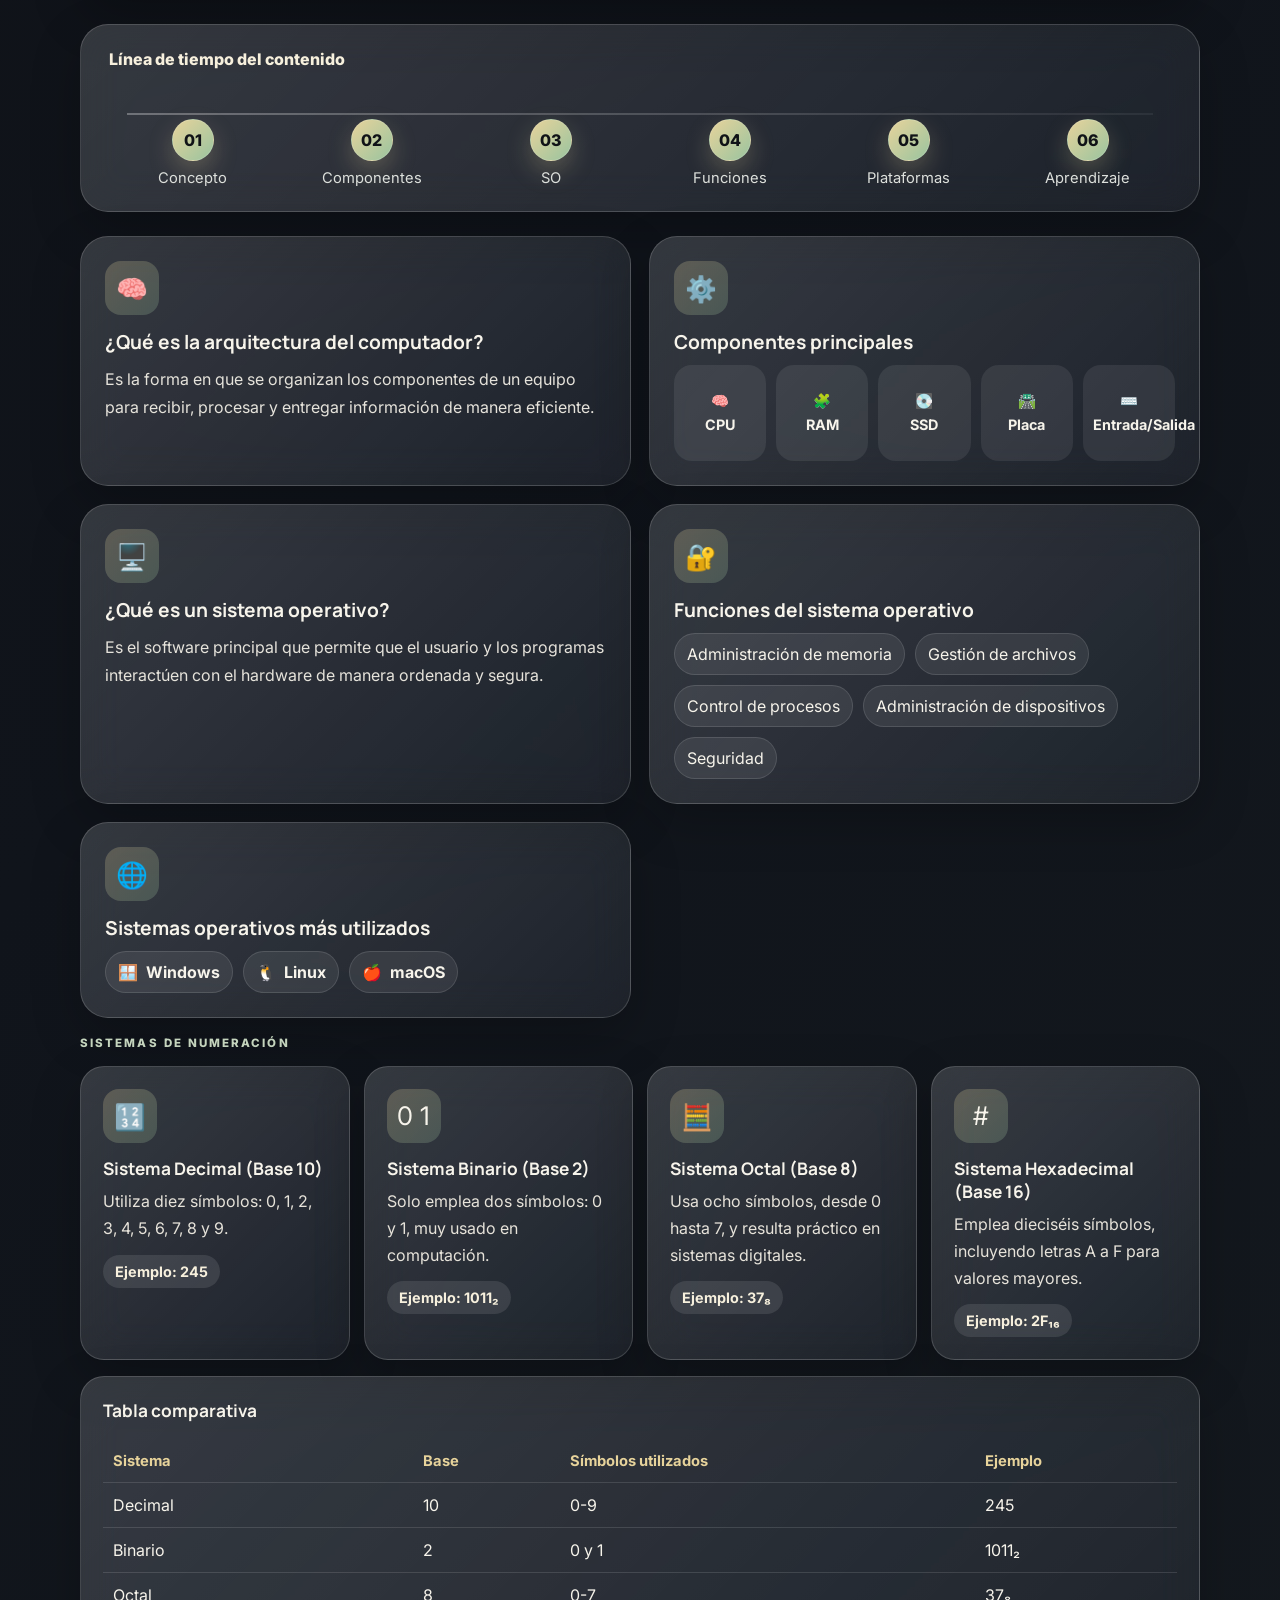
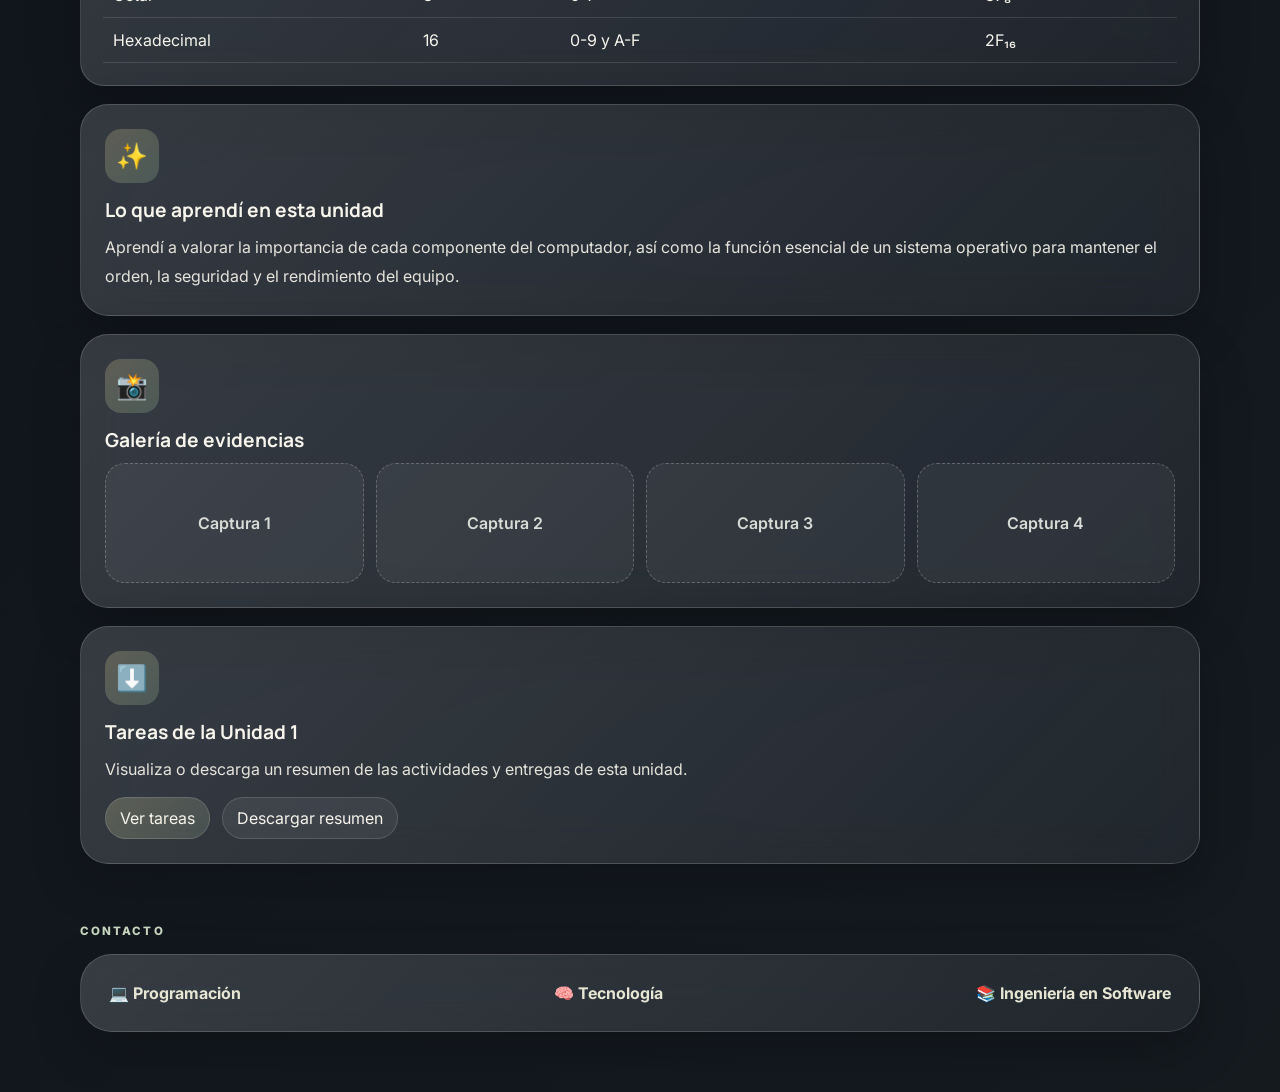
==== commit 061110c2: "Proyecto" ====
--- a/index.html
+++ b/index.html
@@ -71,30 +71,239 @@
         </div>
       </section>
 
-      <section class="unit-showcase reveal">
-        <article id="unidad1" class="unit-card unit-card-large glass">
-          <div class="unit-tag">Unidad 1</div>
-          <div class="unit-icon">💻</div>
-          <h3>Proyecto y desarrollo</h3>
-          <p>Espacio para tareas, entregas, investigación y proyectos innovadores.</p>
-          <div class="unit-rating">⭐⭐⭐</div>
-        </article>
-
-        <article id="unidad2" class="unit-card unit-card-medium glass">
-          <div class="unit-tag">Unidad 2</div>
-          <div class="unit-icon">🛡️</div>
-          <h3>Procesos y metodologías</h3>
-          <p>Diseña, documenta y presenta tus avances con claridad y estilo.</p>
-          <div class="unit-rating">⭐⭐⭐</div>
-        </article>
-
-        <article id="unidad3" class="unit-card unit-card-small glass">
-          <div class="unit-tag">Unidad 3</div>
-          <div class="unit-icon">🚀</div>
-          <h3>Entrega final</h3>
-          <p>Portafolio personal, evidencias y proyectos que destaquen tu visión.</p>
-          <div class="unit-rating">⭐</div>
-        </article>
+      <section id="unidad1" class="unidad1-section reveal">
+        <div class="unidad1-header glass">
+          <div class="unidad1-copy">
+            <span class="eyebrow">Unidad 1</span>
+            <h2>Arquitectura del Computador y Sistemas Operativos</h2>
+            <p>
+              En esta unidad comprendí cómo está organizada una computadora y cómo el sistema
+              operativo actúa como el motor que coordina cada elemento del equipo.
+            </p>
+            <div class="hero-actions">
+              <a href="unidad1-tareas.html" class="btn-primary">Ver tareas de la unidad</a>
+              <a href="#evidencias" class="btn-secondary">Explorar evidencias</a>
+            </div>
+          </div>
+
+          <div class="unidad1-illustration glass">
+            <img src="assets/computadora.svg" alt="Ilustración de una computadora moderna" />
+          </div>
+        </div>
+
+        <div class="timeline-card glass">
+          <div class="timeline-title">Línea de tiempo del contenido</div>
+          <div class="timeline">
+            <div class="timeline-item active">
+              <span>01</span>
+              <p>Concepto</p>
+            </div>
+            <div class="timeline-item active">
+              <span>02</span>
+              <p>Componentes</p>
+            </div>
+            <div class="timeline-item active">
+              <span>03</span>
+              <p>SO</p>
+            </div>
+            <div class="timeline-item active">
+              <span>04</span>
+              <p>Funciones</p>
+            </div>
+            <div class="timeline-item active">
+              <span>05</span>
+              <p>Plataformas</p>
+            </div>
+            <div class="timeline-item active">
+              <span>06</span>
+              <p>Aprendizaje</p>
+            </div>
+          </div>
+        </div>
+
+        <div class="content-grid">
+          <article class="info-card glass">
+            <div class="card-icon">🧠</div>
+            <h3>¿Qué es la arquitectura del computador?</h3>
+            <p>
+              Es la forma en que se organizan los componentes de un equipo para recibir, procesar
+              y entregar información de manera eficiente.
+            </p>
+          </article>
+
+          <article class="info-card glass">
+            <div class="card-icon">⚙️</div>
+            <h3>Componentes principales</h3>
+            <div class="component-grid">
+              <div class="component-card">
+                <span>🧠</span>
+                <strong>CPU</strong>
+              </div>
+              <div class="component-card">
+                <span>🧩</span>
+                <strong>RAM</strong>
+              </div>
+              <div class="component-card">
+                <span>💽</span>
+                <strong>SSD</strong>
+              </div>
+              <div class="component-card">
+                <span>🛣️</span>
+                <strong>Placa</strong>
+              </div>
+              <div class="component-card">
+                <span>⌨️</span>
+                <strong>Entrada/Salida</strong>
+              </div>
+            </div>
+          </article>
+
+          <article class="info-card glass">
+            <div class="card-icon">🖥️</div>
+            <h3>¿Qué es un sistema operativo?</h3>
+            <p>
+              Es el software principal que permite que el usuario y los programas interactúen con
+              el hardware de manera ordenada y segura.
+            </p>
+          </article>
+
+          <article class="info-card glass">
+            <div class="card-icon">🔐</div>
+            <h3>Funciones del sistema operativo</h3>
+            <div class="badge-list">
+              <span>Administración de memoria</span>
+              <span>Gestión de archivos</span>
+              <span>Control de procesos</span>
+              <span>Administración de dispositivos</span>
+              <span>Seguridad</span>
+            </div>
+          </article>
+
+          <article class="info-card glass">
+            <div class="card-icon">🌐</div>
+            <h3>Sistemas operativos más utilizados</h3>
+            <div class="os-list">
+              <div class="os-item">
+                <span>🪟</span>
+                <strong>Windows</strong>
+              </div>
+              <div class="os-item">
+                <span>🐧</span>
+                <strong>Linux</strong>
+              </div>
+              <div class="os-item">
+                <span>🍎</span>
+                <strong>macOS</strong>
+              </div>
+            </div>
+          </article>
+
+          <section class="numeration-section reveal">
+            <div class="section-label">Sistemas de numeración</div>
+            <div class="numeration-grid">
+              <article class="numeration-card glass">
+                <div class="card-icon">🔢</div>
+                <h3>Sistema Decimal (Base 10)</h3>
+                <p>Utiliza diez símbolos: 0, 1, 2, 3, 4, 5, 6, 7, 8 y 9.</p>
+                <div class="example-pill">Ejemplo: 245</div>
+              </article>
+
+              <article class="numeration-card glass">
+                <div class="card-icon">0 1</div>
+                <h3>Sistema Binario (Base 2)</h3>
+                <p>Solo emplea dos símbolos: 0 y 1, muy usado en computación.</p>
+                <div class="example-pill">Ejemplo: 1011₂</div>
+              </article>
+
+              <article class="numeration-card glass">
+                <div class="card-icon">🧮</div>
+                <h3>Sistema Octal (Base 8)</h3>
+                <p>Usa ocho símbolos, desde 0 hasta 7, y resulta práctico en sistemas digitales.</p>
+                <div class="example-pill">Ejemplo: 37₈</div>
+              </article>
+
+              <article class="numeration-card glass">
+                <div class="card-icon">#</div>
+                <h3>Sistema Hexadecimal (Base 16)</h3>
+                <p>Emplea dieciséis símbolos, incluyendo letras A a F para valores mayores.</p>
+                <div class="example-pill">Ejemplo: 2F₁₆</div>
+              </article>
+            </div>
+
+            <article class="comparison-card glass">
+              <h3>Tabla comparativa</h3>
+              <div class="table-wrap">
+                <table>
+                  <thead>
+                    <tr>
+                      <th>Sistema</th>
+                      <th>Base</th>
+                      <th>Símbolos utilizados</th>
+                      <th>Ejemplo</th>
+                    </tr>
+                  </thead>
+                  <tbody>
+                    <tr>
+                      <td>Decimal</td>
+                      <td>10</td>
+                      <td>0-9</td>
+                      <td>245</td>
+                    </tr>
+                    <tr>
+                      <td>Binario</td>
+                      <td>2</td>
+                      <td>0 y 1</td>
+                      <td>1011₂</td>
+                    </tr>
+                    <tr>
+                      <td>Octal</td>
+                      <td>8</td>
+                      <td>0-7</td>
+                      <td>37₈</td>
+                    </tr>
+                    <tr>
+                      <td>Hexadecimal</td>
+                      <td>16</td>
+                      <td>0-9 y A-F</td>
+                      <td>2F₁₆</td>
+                    </tr>
+                  </tbody>
+                </table>
+              </div>
+            </article>
+          </section>
+
+          <article class="info-card glass featured-card">
+            <div class="card-icon">✨</div>
+            <h3>Lo que aprendí en esta unidad</h3>
+            <p>
+              Aprendí a valorar la importancia de cada componente del computador, así como la
+              función esencial de un sistema operativo para mantener el orden, la seguridad y el
+              rendimiento del equipo.
+            </p>
+          </article>
+
+          <article id="evidencias" class="info-card glass gallery-card">
+            <div class="card-icon">📸</div>
+            <h3>Galería de evidencias</h3>
+            <div class="gallery-grid">
+              <div class="evidence-slot">Captura 1</div>
+              <div class="evidence-slot">Captura 2</div>
+              <div class="evidence-slot">Captura 3</div>
+              <div class="evidence-slot">Captura 4</div>
+            </div>
+          </article>
+
+          <article class="info-card glass tasks-card">
+            <div class="card-icon">⬇️</div>
+            <h3>Tareas de la Unidad 1</h3>
+            <p>Visualiza o descarga un resumen de las actividades y entregas de esta unidad.</p>
+            <div class="hero-actions">
+              <a href="unidad1-tareas.html" class="btn-primary">Ver tareas</a>
+              <a href="unidad1-tareas.txt" class="btn-secondary" download>Descargar resumen</a>
+            </div>
+          </article>
+        </div>
       </section>
 
       <section id="contacto" class="contact-section reveal">
--- a/style.css
+++ b/style.css
@@ -17,6 +17,14 @@
 
 html {
   scroll-behavior: smooth;
+}
+
+.glass {
+  background: linear-gradient(135deg, rgba(255, 255, 255, 0.16), rgba(255, 255, 255, 0.06));
+  border: 1px solid rgba(255, 255, 255, 0.16);
+  backdrop-filter: blur(20px) saturate(140%);
+  -webkit-backdrop-filter: blur(20px) saturate(140%);
+  box-shadow: 0 18px 50px rgba(0, 0, 0, 0.22);
 }
 
 body {
@@ -165,7 +173,7 @@
 .btn-secondary:hover {
   background: rgba(255, 255, 255, 0.12);
   transform: translateY(-1px);
-}else{}
+}
 
 .portfolio-shell {
   position: relative;
@@ -452,6 +460,300 @@
   }
 }
 
+@keyframes floatCard {
+  0%,
+  100% {
+    transform: translateY(0px);
+  }
+  50% {
+    transform: translateY(-6px);
+  }
+}
+
+.unidad1-section {
+  margin-top: 70px;
+  display: grid;
+  gap: 24px;
+}
+
+.unidad1-header {
+  display: grid;
+  grid-template-columns: 1.1fr 0.9fr;
+  gap: 22px;
+  padding: 28px;
+  border-radius: 32px;
+  overflow: hidden;
+}
+
+.unidad1-copy h2 {
+  margin: 6px 0 12px;
+  font-family: "Manrope", sans-serif;
+  font-size: clamp(1.8rem, 3vw, 2.6rem);
+  line-height: 1.1;
+}
+
+.unidad1-copy p {
+  font-size: 1rem;
+  line-height: 1.8;
+  color: #e9e6df;
+  max-width: 62ch;
+}
+
+.unidad1-illustration {
+  border-radius: 28px;
+  padding: 18px;
+  background: linear-gradient(135deg, rgba(126, 152, 209, 0.4), rgba(231, 211, 155, 0.2));
+}
+
+.unidad1-illustration img {
+  width: 100%;
+  display: block;
+  border-radius: 22px;
+}
+
+.timeline-card {
+  padding: 24px 28px;
+  border-radius: 28px;
+}
+
+.timeline-title {
+  font-weight: 800;
+  margin-bottom: 16px;
+  color: #f7f0dd;
+}
+
+.timeline {
+  position: relative;
+  display: grid;
+  grid-template-columns: repeat(6, minmax(0, 1fr));
+  gap: 12px;
+}
+
+.timeline::before {
+  content: "";
+  position: absolute;
+  top: 28px;
+  left: 18px;
+  right: 18px;
+  height: 2px;
+  background: linear-gradient(90deg, rgba(255, 255, 255, 0.3), rgba(255, 255, 255, 0.06));
+}
+
+.timeline-item {
+  position: relative;
+  padding-top: 34px;
+  text-align: center;
+}
+
+.timeline-item span {
+  display: inline-grid;
+  place-items: center;
+  width: 42px;
+  height: 42px;
+  margin-bottom: 8px;
+  border-radius: 50%;
+  background: rgba(255, 255, 255, 0.08);
+  border: 1px solid rgba(255, 255, 255, 0.16);
+  font-weight: 800;
+}
+
+.timeline-item p {
+  margin: 0;
+  font-size: 0.92rem;
+  color: #dde0dc;
+}
+
+.timeline-item.active span {
+  background: linear-gradient(135deg, #e7d39b, #9ac49f);
+  color: #101317;
+  box-shadow: 0 10px 24px rgba(231, 211, 155, 0.25);
+}
+
+.content-grid {
+  display: grid;
+  grid-template-columns: repeat(12, minmax(0, 1fr));
+  gap: 18px;
+}
+
+.numeration-section {
+  grid-column: span 12;
+  display: grid;
+  gap: 16px;
+}
+
+.numeration-grid {
+  display: grid;
+  grid-template-columns: repeat(4, minmax(0, 1fr));
+  gap: 14px;
+}
+
+.numeration-card,
+.comparison-card {
+  padding: 22px;
+  border-radius: 24px;
+  transition: transform 0.35s ease, box-shadow 0.35s ease;
+}
+
+.numeration-card:hover,
+.comparison-card:hover {
+  transform: translateY(-6px);
+  box-shadow: 0 24px 60px rgba(0, 0, 0, 0.28);
+}
+
+.numeration-card h3,
+.comparison-card h3 {
+  margin: 0 0 8px;
+  font-family: "Manrope", sans-serif;
+  font-size: 1.08rem;
+}
+
+.numeration-card p {
+  margin: 0;
+  color: #e7e3da;
+  line-height: 1.7;
+}
+
+.example-pill {
+  display: inline-block;
+  margin-top: 12px;
+  padding: 8px 12px;
+  border-radius: 999px;
+  background: rgba(255, 255, 255, 0.1);
+  color: #f7f0dd;
+  font-weight: 700;
+  font-size: 0.9rem;
+}
+
+.table-wrap {
+  overflow-x: auto;
+}
+
+table {
+  width: 100%;
+  border-collapse: collapse;
+  margin-top: 10px;
+}
+
+th,
+td {
+  padding: 12px 10px;
+  text-align: left;
+  border-bottom: 1px solid rgba(255, 255, 255, 0.12);
+}
+
+th {
+  color: #e7d39b;
+  font-size: 0.92rem;
+}
+
+.info-card {
+  grid-column: span 6;
+  padding: 24px;
+  border-radius: 28px;
+  transition: transform 0.35s ease, box-shadow 0.35s ease;
+  animation: floatCard 6s ease-in-out infinite;
+}
+
+.info-card:nth-child(even) {
+  animation-delay: 1.2s;
+}
+
+.info-card:hover {
+  transform: translateY(-6px);
+  box-shadow: 0 24px 60px rgba(0, 0, 0, 0.28);
+}
+
+.info-card.featured-card,
+.info-card.gallery-card,
+.info-card.tasks-card {
+  grid-column: span 12;
+}
+
+.card-icon {
+  width: 54px;
+  height: 54px;
+  display: grid;
+  place-items: center;
+  border-radius: 16px;
+  background: linear-gradient(135deg, rgba(231, 211, 155, 0.24), rgba(154, 196, 159, 0.24));
+  font-size: 1.6rem;
+  margin-bottom: 14px;
+}
+
+.info-card h3 {
+  margin: 0 0 10px;
+  font-family: "Manrope", sans-serif;
+  font-size: 1.2rem;
+}
+
+.info-card p {
+  margin: 0;
+  line-height: 1.8;
+  color: #e6e3db;
+}
+
+.component-grid {
+  display: grid;
+  grid-template-columns: repeat(5, minmax(0, 1fr));
+  gap: 10px;
+}
+
+.component-card {
+  padding: 12px 10px;
+  border-radius: 18px;
+  background: rgba(255, 255, 255, 0.08);
+  text-align: center;
+  min-height: 96px;
+  display: flex;
+  flex-direction: column;
+  justify-content: center;
+  gap: 6px;
+  font-size: 0.9rem;
+}
+
+.badge-list,
+.os-list {
+  display: flex;
+  flex-wrap: wrap;
+  gap: 10px;
+}
+
+.badge-list span,
+.os-item {
+  padding: 10px 12px;
+  border-radius: 999px;
+  background: rgba(255, 255, 255, 0.08);
+  border: 1px solid rgba(255, 255, 255, 0.12);
+}
+
+.os-item {
+  display: inline-flex;
+  align-items: center;
+  gap: 8px;
+}
+
+.gallery-grid {
+  display: grid;
+  grid-template-columns: repeat(4, minmax(0, 1fr));
+  gap: 12px;
+  margin-top: 10px;
+}
+
+.evidence-slot {
+  min-height: 120px;
+  border-radius: 20px;
+  border: 1px dashed rgba(255, 255, 255, 0.24);
+  background: rgba(255, 255, 255, 0.05);
+  display: grid;
+  place-items: center;
+  color: #d9dbd6;
+  font-weight: 600;
+}
+
+.tasks-card .hero-actions {
+  margin-top: 14px;
+}
+
 @media (max-width: 980px) {
   .hero-art {
     grid-template-columns: 1fr;
@@ -470,6 +772,10 @@
   .unit-card-medium,
   .unit-card-small {
     transform: none;
+  }
+
+  .numeration-grid {
+    grid-template-columns: repeat(2, minmax(0, 1fr));
   }
 }
 
@@ -505,4 +811,18 @@
   .bio-card p {
     font-size: 1rem;
   }
-}
+
+  .numeration-grid {
+    grid-template-columns: 1fr;
+  }
+
+  .comparison-card {
+    padding: 18px;
+  }
+
+  th,
+  td {
+    padding: 10px 8px;
+    font-size: 0.9rem;
+  }
+}
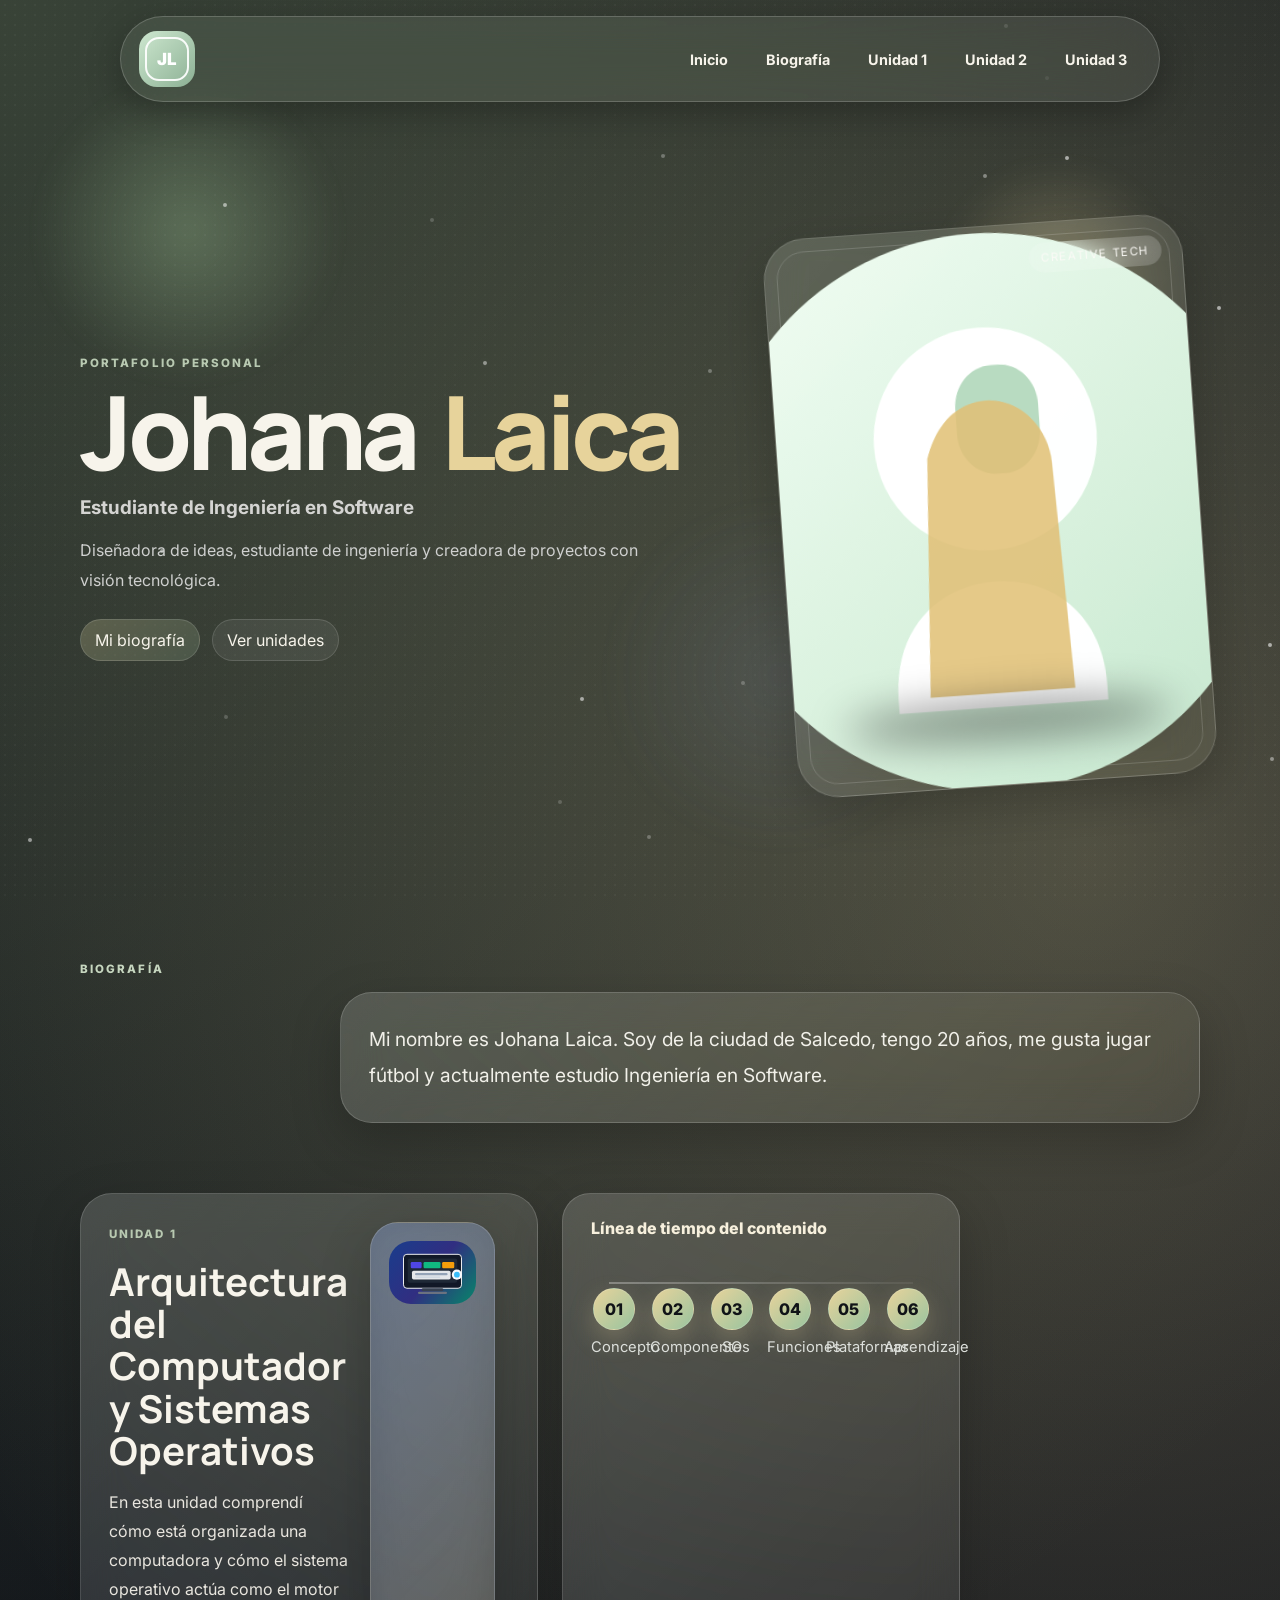
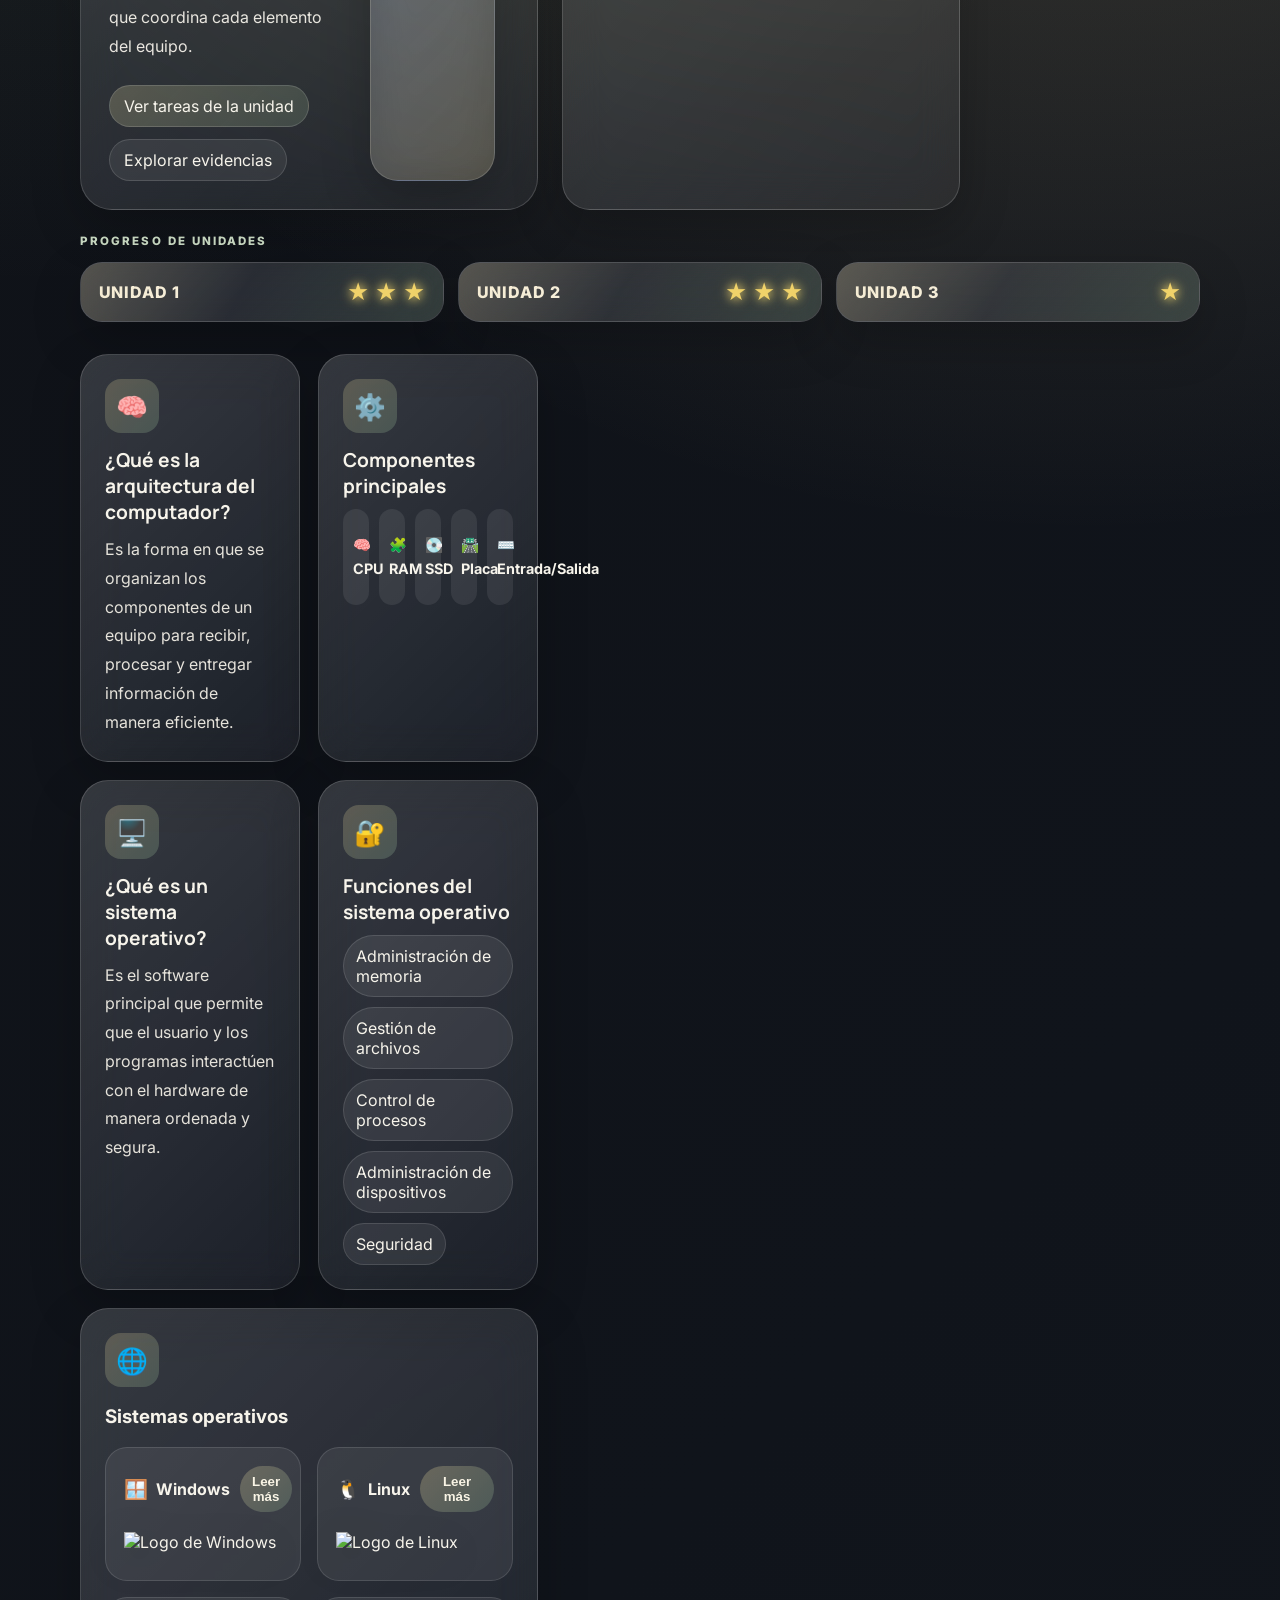
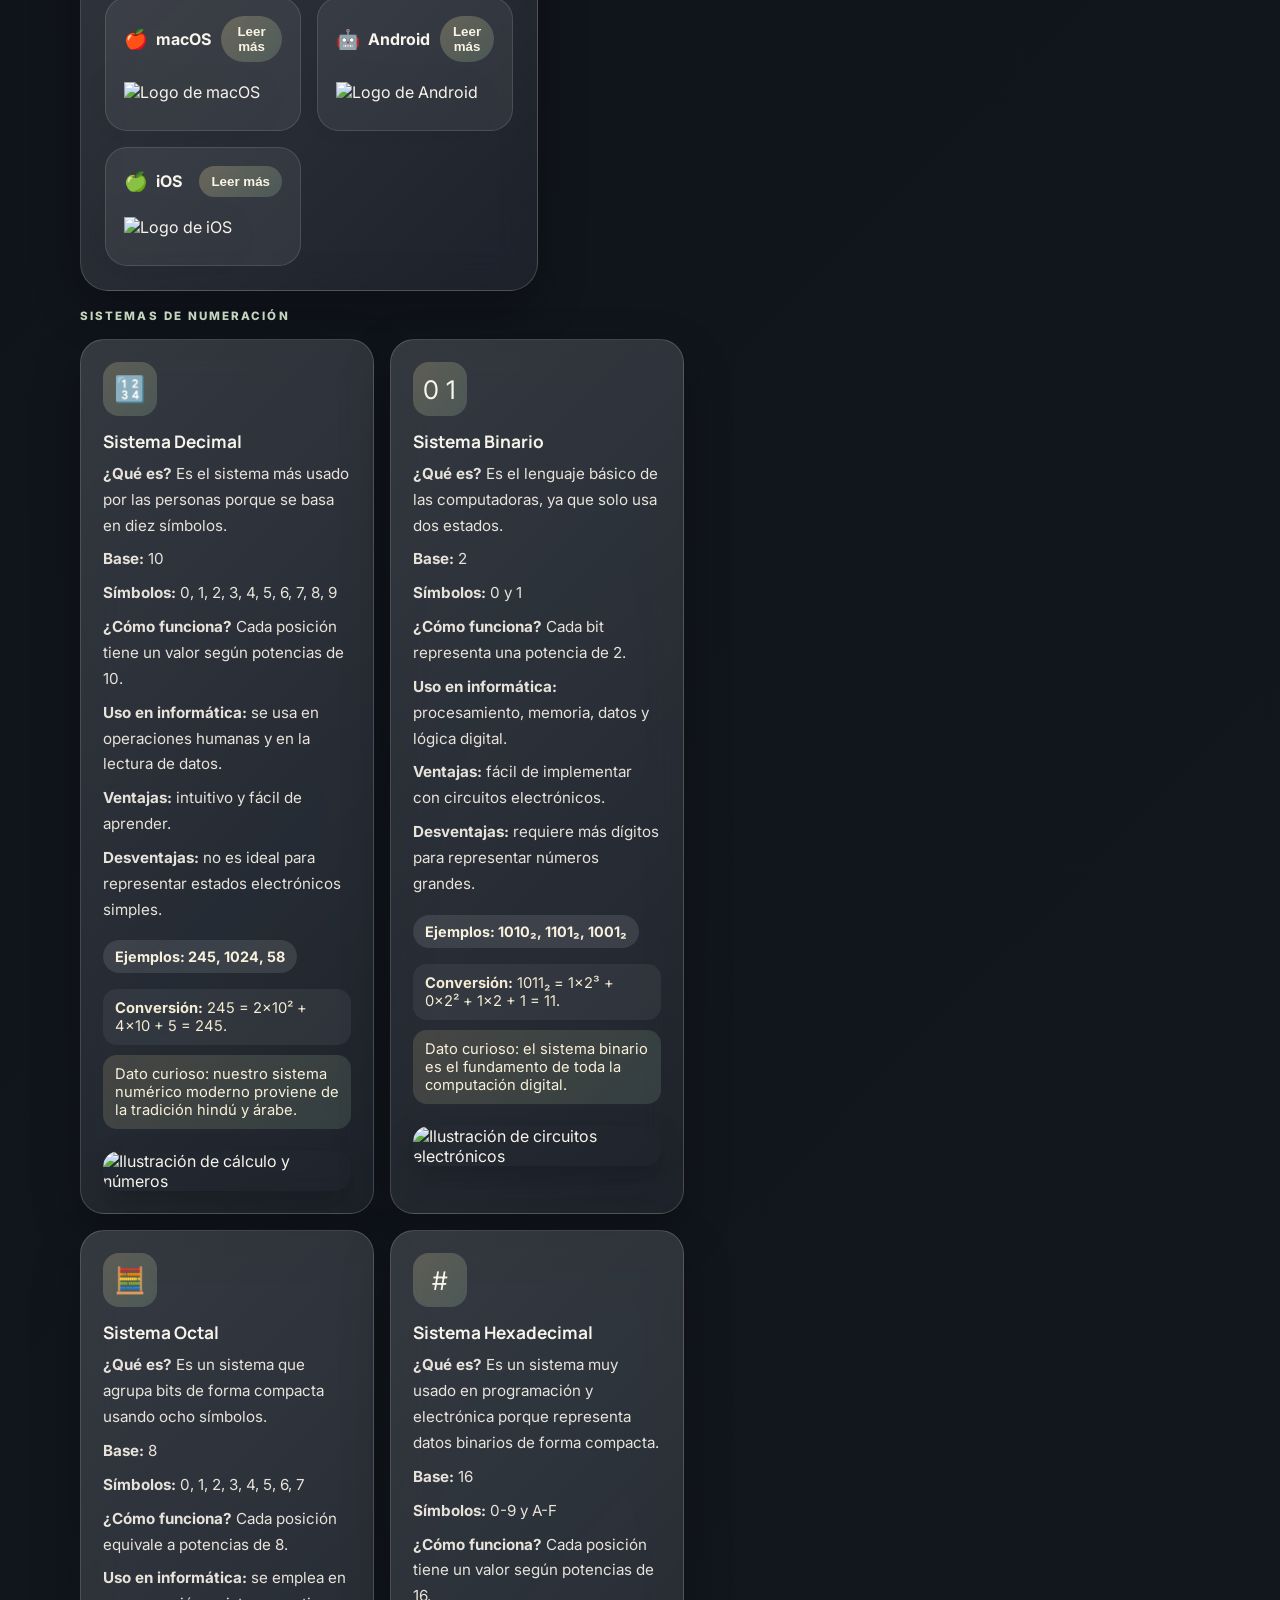
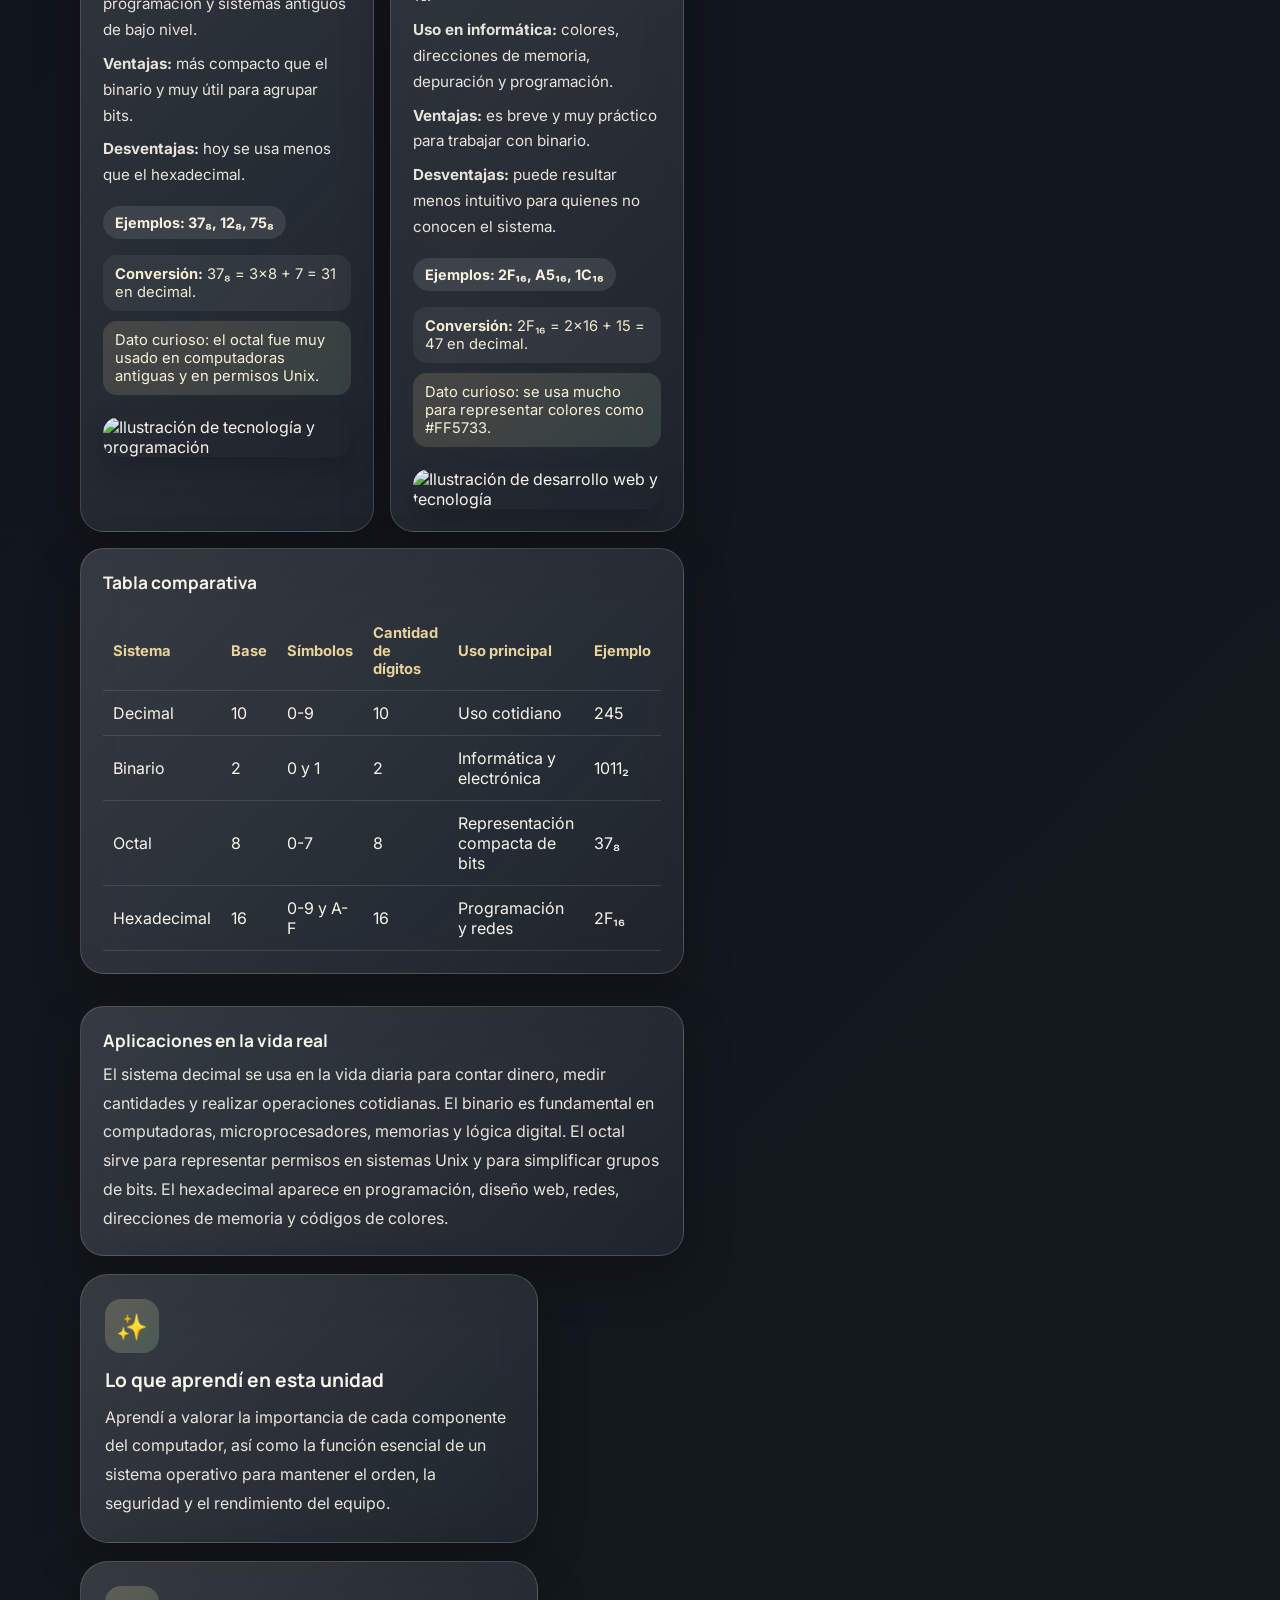
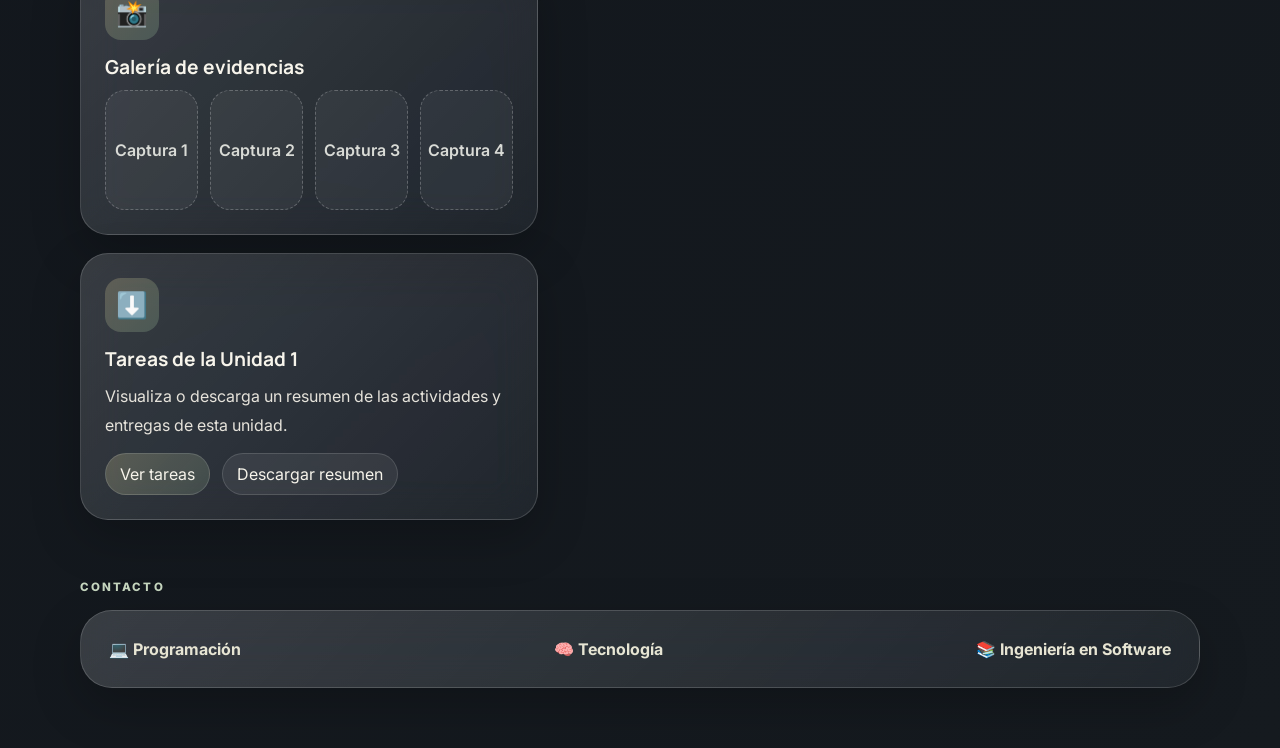
==== commit 99bc90c3: "Proyecto" ====
--- a/index.html
+++ b/index.html
@@ -121,6 +121,34 @@
           </div>
         </div>
 
+        <section class="progress-section reveal">
+          <div class="section-label">Progreso de Unidades</div>
+          <div class="progress-grid">
+            <div class="progress-pill glass">
+              <span class="progress-label">Unidad 1</span>
+              <div class="stars" aria-label="tres estrellas">
+                <span class="star">★</span>
+                <span class="star">★</span>
+                <span class="star">★</span>
+              </div>
+            </div>
+            <div class="progress-pill glass">
+              <span class="progress-label">Unidad 2</span>
+              <div class="stars" aria-label="tres estrellas">
+                <span class="star">★</span>
+                <span class="star">★</span>
+                <span class="star">★</span>
+              </div>
+            </div>
+            <div class="progress-pill glass">
+              <span class="progress-label">Unidad 3</span>
+              <div class="stars" aria-label="una estrella">
+                <span class="star">★</span>
+              </div>
+            </div>
+          </div>
+        </section>
+
         <div class="content-grid">
           <article class="info-card glass">
             <div class="card-icon">🧠</div>
@@ -179,54 +207,176 @@
             </div>
           </article>
 
-          <article class="info-card glass">
+          <section class="os-showcase glass reveal">
             <div class="card-icon">🌐</div>
-            <h3>Sistemas operativos más utilizados</h3>
-            <div class="os-list">
-              <div class="os-item">
-                <span>🪟</span>
-                <strong>Windows</strong>
-              </div>
-              <div class="os-item">
-                <span>🐧</span>
-                <strong>Linux</strong>
-              </div>
-              <div class="os-item">
-                <span>🍎</span>
-                <strong>macOS</strong>
-              </div>
-            </div>
-          </article>
+            <h3>Sistemas operativos</h3>
+            <div class="os-grid">
+              <article class="os-card">
+                <div class="os-top">
+                  <div class="os-brand">
+                    <span class="os-icon">🪟</span>
+                    <strong>Windows</strong>
+                  </div>
+                  <button class="os-toggle" type="button">Leer más</button>
+                </div>
+                <img src="https://upload.wikimedia.org/wikipedia/commons/5/5f/Windows_logo_-_2012.svg" alt="Logo de Windows" />
+                <div class="os-body">
+                  <p><strong>¿Qué es Windows?</strong> Es un sistema operativo de Microsoft diseñado para ofrecer una experiencia intuitiva y compatible con una gran variedad de equipos.</p>
+                  <p><strong>Características:</strong> interfaz gráfica, multitarea, soporte amplio de programas y compatibilidad con hardware.</p>
+                  <p><strong>Ventajas:</strong> facilidad de uso, gran disponibilidad de software y amplia aceptación en oficinas y hogares.</p>
+                  <p><strong>Desventajas:</strong> mayor consumo de recursos y vulnerabilidad a malware si no se mantiene actualizado.</p>
+                  <p><strong>¿Dónde se utiliza?</strong> computadoras de escritorio, portátiles y algunas tablets.</p>
+                </div>
+              </article>
+
+              <article class="os-card">
+                <div class="os-top">
+                  <div class="os-brand">
+                    <span class="os-icon">🐧</span>
+                    <strong>Linux</strong>
+                  </div>
+                  <button class="os-toggle" type="button">Leer más</button>
+                </div>
+                <img src="https://upload.wikimedia.org/wikipedia/commons/3/35/Tux.svg" alt="Logo de Linux" />
+                <div class="os-body">
+                  <p><strong>¿Qué es Linux?</strong> Es un sistema operativo libre y de código abierto basado en Unix, muy valorado por su estabilidad y personalización.</p>
+                  <p><strong>Características:</strong> seguridad, flexibilidad, administración de recursos y gran variedad de distribuciones.</p>
+                  <p><strong>Ventajas:</strong> gratuito, potente, seguro y ideal para servidores y desarrollo.</p>
+                  <p><strong>Desventajas:</strong> curva de aprendizaje más alta y compatibilidad limitada con algunos programas.</p>
+                  <p><strong>¿Dónde se utiliza?</strong> servidores, computadoras personales y entornos de programación.</p>
+                </div>
+              </article>
+
+              <article class="os-card">
+                <div class="os-top">
+                  <div class="os-brand">
+                    <span class="os-icon">🍎</span>
+                    <strong>macOS</strong>
+                  </div>
+                  <button class="os-toggle" type="button">Leer más</button>
+                </div>
+                <img src="https://upload.wikimedia.org/wikipedia/commons/f/fa/Apple_logo_black.svg" alt="Logo de macOS" />
+                <div class="os-body">
+                  <p><strong>¿Qué es macOS?</strong> Es el sistema operativo desarrollado por Apple para sus computadoras Mac, reconocido por su diseño elegante y estabilidad.</p>
+                  <p><strong>Características:</strong> interfaz refinada, integración con otros dispositivos Apple y alto rendimiento.</p>
+                  <p><strong>Ventajas:</strong> excelente experiencia visual, seguridad y buen rendimiento en hardware optimizado.</p>
+                  <p><strong>Desventajas:</strong> menor flexibilidad para personalizar y mayor costo del ecosistema.</p>
+                  <p><strong>¿Dónde se utiliza?</strong> MacBook, iMac y otras computadoras Apple.</p>
+                </div>
+              </article>
+
+              <article class="os-card">
+                <div class="os-top">
+                  <div class="os-brand">
+                    <span class="os-icon">🤖</span>
+                    <strong>Android</strong>
+                  </div>
+                  <button class="os-toggle" type="button">Leer más</button>
+                </div>
+                <img src="https://upload.wikimedia.org/wikipedia/commons/d/d7/Android_robot.svg" alt="Logo de Android" />
+                <div class="os-body">
+                  <p><strong>¿Qué es Android?</strong> Es un sistema operativo móvil basado en Linux, utilizado principalmente en teléfonos y tablets.</p>
+                  <p><strong>Características:</strong> personalización, integración con Google, gran variedad de dispositivos y aplicaciones.</p>
+                  <p><strong>Ventajas:</strong> amplia gama de modelos, personalización y acceso a muchas apps.</p>
+                  <p><strong>Desventajas:</strong> fragmentación del sistema y dependencia del fabricante en algunas versiones.</p>
+                  <p><strong>¿Dónde se utiliza?</strong> teléfonos inteligentes, tablets y algunos dispositivos inteligentes.</p>
+                </div>
+              </article>
+
+              <article class="os-card">
+                <div class="os-top">
+                  <div class="os-brand">
+                    <span class="os-icon">🍏</span>
+                    <strong>iOS</strong>
+                  </div>
+                  <button class="os-toggle" type="button">Leer más</button>
+                </div>
+                <img src="https://upload.wikimedia.org/wikipedia/commons/6/6d/Apple_iOS_logo.svg" alt="Logo de iOS" />
+                <div class="os-body">
+                  <p><strong>¿Qué es iOS?</strong> Es el sistema operativo móvil de Apple para iPhone y iPad, orientado a rendimiento, privacidad y simplicidad.</p>
+                  <p><strong>Características:</strong> diseño uniforme, seguridad reforzada, integración con el ecosistema Apple y actualizaciones constantes.</p>
+                  <p><strong>Ventajas:</strong> estabilidad, privacidad, buen rendimiento y experiencia consistente.</p>
+                  <p><strong>Desventajas:</strong> menor libertad de personalización y mayor costo de los dispositivos.</p>
+                  <p><strong>¿Dónde se utiliza?</strong> iPhone, iPad y dispositivos Apple móviles.</p>
+                </div>
+              </article>
+            </div>
+          </section>
 
           <section class="numeration-section reveal">
             <div class="section-label">Sistemas de numeración</div>
+
             <div class="numeration-grid">
               <article class="numeration-card glass">
                 <div class="card-icon">🔢</div>
-                <h3>Sistema Decimal (Base 10)</h3>
-                <p>Utiliza diez símbolos: 0, 1, 2, 3, 4, 5, 6, 7, 8 y 9.</p>
-                <div class="example-pill">Ejemplo: 245</div>
+                <h3>Sistema Decimal</h3>
+                <p><strong>¿Qué es?</strong> Es el sistema más usado por las personas porque se basa en diez símbolos.</p>
+                <p><strong>Base:</strong> 10</p>
+                <p><strong>Símbolos:</strong> 0, 1, 2, 3, 4, 5, 6, 7, 8, 9</p>
+                <p><strong>¿Cómo funciona?</strong> Cada posición tiene un valor según potencias de 10.</p>
+                <p><strong>Uso en informática:</strong> se usa en operaciones humanas y en la lectura de datos.</p>
+                <p><strong>Ventajas:</strong> intuitivo y fácil de aprender.</p>
+                <p><strong>Desventajas:</strong> no es ideal para representar estados electrónicos simples.</p>
+                <div class="example-pill">Ejemplos: 245, 1024, 58</div>
+                <div class="conversion-block">
+                  <strong>Conversión:</strong> 245 = 2×10² + 4×10 + 5 = 245.
+                </div>
+                <div class="fun-fact">Dato curioso: nuestro sistema numérico moderno proviene de la tradición hindú y árabe.</div>
+                <img src="https://images.unsplash.com/photo-1516321497487-e288fb19713f?auto=format&fit=crop&w=900&q=80" alt="Ilustración de cálculo y números" />
               </article>
 
               <article class="numeration-card glass">
                 <div class="card-icon">0 1</div>
-                <h3>Sistema Binario (Base 2)</h3>
-                <p>Solo emplea dos símbolos: 0 y 1, muy usado en computación.</p>
-                <div class="example-pill">Ejemplo: 1011₂</div>
+                <h3>Sistema Binario</h3>
+                <p><strong>¿Qué es?</strong> Es el lenguaje básico de las computadoras, ya que solo usa dos estados.</p>
+                <p><strong>Base:</strong> 2</p>
+                <p><strong>Símbolos:</strong> 0 y 1</p>
+                <p><strong>¿Cómo funciona?</strong> Cada bit representa una potencia de 2.</p>
+                <p><strong>Uso en informática:</strong> procesamiento, memoria, datos y lógica digital.</p>
+                <p><strong>Ventajas:</strong> fácil de implementar con circuitos electrónicos.</p>
+                <p><strong>Desventajas:</strong> requiere más dígitos para representar números grandes.</p>
+                <div class="example-pill">Ejemplos: 1010₂, 1101₂, 1001₂</div>
+                <div class="conversion-block">
+                  <strong>Conversión:</strong> 1011₂ = 1×2³ + 0×2² + 1×2 + 1 = 11.
+                </div>
+                <div class="fun-fact">Dato curioso: el sistema binario es el fundamento de toda la computación digital.</div>
+                <img src="https://images.unsplash.com/photo-1518770660439-4636190af475?auto=format&fit=crop&w=900&q=80" alt="Ilustración de circuitos electrónicos" />
               </article>
 
               <article class="numeration-card glass">
                 <div class="card-icon">🧮</div>
-                <h3>Sistema Octal (Base 8)</h3>
-                <p>Usa ocho símbolos, desde 0 hasta 7, y resulta práctico en sistemas digitales.</p>
-                <div class="example-pill">Ejemplo: 37₈</div>
+                <h3>Sistema Octal</h3>
+                <p><strong>¿Qué es?</strong> Es un sistema que agrupa bits de forma compacta usando ocho símbolos.</p>
+                <p><strong>Base:</strong> 8</p>
+                <p><strong>Símbolos:</strong> 0, 1, 2, 3, 4, 5, 6, 7</p>
+                <p><strong>¿Cómo funciona?</strong> Cada posición equivale a potencias de 8.</p>
+                <p><strong>Uso en informática:</strong> se emplea en programación y sistemas antiguos de bajo nivel.</p>
+                <p><strong>Ventajas:</strong> más compacto que el binario y muy útil para agrupar bits.</p>
+                <p><strong>Desventajas:</strong> hoy se usa menos que el hexadecimal.</p>
+                <div class="example-pill">Ejemplos: 37₈, 12₈, 75₈</div>
+                <div class="conversion-block">
+                  <strong>Conversión:</strong> 37₈ = 3×8 + 7 = 31 en decimal.
+                </div>
+                <div class="fun-fact">Dato curioso: el octal fue muy usado en computadoras antiguas y en permisos Unix.</div>
+                <img src="https://images.unsplash.com/photo-1531297484001-80022131f5a1?auto=format&fit=crop&w=900&q=80" alt="Ilustración de tecnología y programación" />
               </article>
 
               <article class="numeration-card glass">
                 <div class="card-icon">#</div>
-                <h3>Sistema Hexadecimal (Base 16)</h3>
-                <p>Emplea dieciséis símbolos, incluyendo letras A a F para valores mayores.</p>
-                <div class="example-pill">Ejemplo: 2F₁₆</div>
+                <h3>Sistema Hexadecimal</h3>
+                <p><strong>¿Qué es?</strong> Es un sistema muy usado en programación y electrónica porque representa datos binarios de forma compacta.</p>
+                <p><strong>Base:</strong> 16</p>
+                <p><strong>Símbolos:</strong> 0-9 y A-F</p>
+                <p><strong>¿Cómo funciona?</strong> Cada posición tiene un valor según potencias de 16.</p>
+                <p><strong>Uso en informática:</strong> colores, direcciones de memoria, depuración y programación.</p>
+                <p><strong>Ventajas:</strong> es breve y muy práctico para trabajar con binario.</p>
+                <p><strong>Desventajas:</strong> puede resultar menos intuitivo para quienes no conocen el sistema.</p>
+                <div class="example-pill">Ejemplos: 2F₁₆, A5₁₆, 1C₁₆</div>
+                <div class="conversion-block">
+                  <strong>Conversión:</strong> 2F₁₆ = 2×16 + 15 = 47 en decimal.
+                </div>
+                <div class="fun-fact">Dato curioso: se usa mucho para representar colores como #FF5733.</div>
+                <img src="https://images.unsplash.com/photo-1517245386807-bb43f82c33c4?auto=format&fit=crop&w=900&q=80" alt="Ilustración de desarrollo web y tecnología" />
               </article>
             </div>
 
@@ -238,7 +388,9 @@
                     <tr>
                       <th>Sistema</th>
                       <th>Base</th>
-                      <th>Símbolos utilizados</th>
+                      <th>Símbolos</th>
+                      <th>Cantidad de dígitos</th>
+                      <th>Uso principal</th>
                       <th>Ejemplo</th>
                     </tr>
                   </thead>
@@ -247,29 +399,42 @@
                       <td>Decimal</td>
                       <td>10</td>
                       <td>0-9</td>
+                      <td>10</td>
+                      <td>Uso cotidiano</td>
                       <td>245</td>
                     </tr>
                     <tr>
                       <td>Binario</td>
                       <td>2</td>
                       <td>0 y 1</td>
+                      <td>2</td>
+                      <td>Informática y electrónica</td>
                       <td>1011₂</td>
                     </tr>
                     <tr>
                       <td>Octal</td>
                       <td>8</td>
                       <td>0-7</td>
+                      <td>8</td>
+                      <td>Representación compacta de bits</td>
                       <td>37₈</td>
                     </tr>
                     <tr>
                       <td>Hexadecimal</td>
                       <td>16</td>
                       <td>0-9 y A-F</td>
+                      <td>16</td>
+                      <td>Programación y redes</td>
                       <td>2F₁₆</td>
                     </tr>
                   </tbody>
                 </table>
               </div>
+            </article>
+
+            <article class="applications-card glass">
+              <h3>Aplicaciones en la vida real</h3>
+              <p>El sistema decimal se usa en la vida diaria para contar dinero, medir cantidades y realizar operaciones cotidianas. El binario es fundamental en computadoras, microprocesadores, memorias y lógica digital. El octal sirve para representar permisos en sistemas Unix y para simplificar grupos de bits. El hexadecimal aparece en programación, diseño web, redes, direcciones de memoria y códigos de colores.</p>
             </article>
           </section>
 
--- a/style.css
+++ b/style.css
@@ -470,6 +470,18 @@
   }
 }
 
+@keyframes shimmerStar {
+  0%,
+  100% {
+    transform: translateY(0) scale(1);
+    filter: drop-shadow(0 0 6px rgba(240, 210, 106, 0.7));
+  }
+  50% {
+    transform: translateY(-2px) scale(1.04);
+    filter: drop-shadow(0 0 14px rgba(255, 224, 129, 0.95));
+  }
+}
+
 .unidad1-section {
   margin-top: 70px;
   display: grid;
@@ -575,6 +587,72 @@
   gap: 18px;
 }
 
+.progress-section {
+  grid-column: span 12;
+  display: grid;
+  gap: 14px;
+  margin-bottom: 8px;
+}
+
+.progress-grid {
+  display: grid;
+  grid-template-columns: repeat(3, minmax(0, 1fr));
+  gap: 14px;
+}
+
+.progress-pill {
+  display: flex;
+  align-items: center;
+  justify-content: space-between;
+  padding: 16px 18px;
+  border-radius: 22px;
+  position: relative;
+  overflow: hidden;
+}
+
+.progress-pill::before {
+  content: "";
+  position: absolute;
+  inset: 0;
+  background: linear-gradient(120deg, rgba(231, 211, 155, 0.18), transparent 45%, rgba(154, 196, 159, 0.18));
+  pointer-events: none;
+}
+
+.progress-label {
+  font-weight: 800;
+  letter-spacing: 0.06em;
+  text-transform: uppercase;
+  color: #f7f0dd;
+}
+
+.stars {
+  display: inline-flex;
+  gap: 6px;
+  align-items: center;
+}
+
+.star {
+  font-size: 1.35rem;
+  color: #f0d26a;
+  filter: drop-shadow(0 0 6px rgba(240, 210, 106, 0.7));
+  text-shadow: 0 0 10px rgba(240, 210, 106, 0.6);
+  transition: transform 0.25s ease, filter 0.25s ease;
+  animation: shimmerStar 2.8s ease-in-out infinite;
+}
+
+.star:hover {
+  transform: scale(1.14);
+  filter: drop-shadow(0 0 14px rgba(255, 224, 129, 0.95));
+}
+
+.star:nth-child(2) {
+  animation-delay: 0.4s;
+}
+
+.star:nth-child(3) {
+  animation-delay: 0.8s;
+}
+
 .numeration-section {
   grid-column: span 12;
   display: grid;
@@ -583,39 +661,43 @@
 
 .numeration-grid {
   display: grid;
-  grid-template-columns: repeat(4, minmax(0, 1fr));
-  gap: 14px;
+  grid-template-columns: repeat(2, minmax(0, 1fr));
+  gap: 16px;
 }
 
 .numeration-card,
-.comparison-card {
+.comparison-card,
+.applications-card {
   padding: 22px;
   border-radius: 24px;
   transition: transform 0.35s ease, box-shadow 0.35s ease;
 }
 
 .numeration-card:hover,
-.comparison-card:hover {
+.comparison-card:hover,
+.applications-card:hover {
   transform: translateY(-6px);
   box-shadow: 0 24px 60px rgba(0, 0, 0, 0.28);
 }
 
 .numeration-card h3,
-.comparison-card h3 {
+.comparison-card h3,
+.applications-card h3 {
   margin: 0 0 8px;
   font-family: "Manrope", sans-serif;
   font-size: 1.08rem;
 }
 
 .numeration-card p {
-  margin: 0;
+  margin: 0 0 8px;
   color: #e7e3da;
   line-height: 1.7;
+  font-size: 0.95rem;
 }
 
 .example-pill {
   display: inline-block;
-  margin-top: 12px;
+  margin: 10px 0 8px;
   padding: 8px 12px;
   border-radius: 999px;
   background: rgba(255, 255, 255, 0.1);
@@ -624,6 +706,33 @@
   font-size: 0.9rem;
 }
 
+.conversion-block {
+  margin: 8px 0;
+  padding: 10px 12px;
+  border-radius: 14px;
+  background: rgba(255, 255, 255, 0.06);
+  color: #f3ebd2;
+  font-size: 0.92rem;
+}
+
+.fun-fact {
+  margin: 10px 0;
+  padding: 10px 12px;
+  border-radius: 14px;
+  background: linear-gradient(135deg, rgba(231, 211, 155, 0.16), rgba(154, 196, 159, 0.16));
+  font-size: 0.92rem;
+  color: #f8f0d9;
+}
+
+.numeration-card img {
+  width: 100%;
+  height: 140px;
+  object-fit: cover;
+  border-radius: 16px;
+  margin-top: 12px;
+  box-shadow: 0 12px 30px rgba(0, 0, 0, 0.22);
+}
+
 .table-wrap {
   overflow-x: auto;
 }
@@ -652,6 +761,92 @@
   border-radius: 28px;
   transition: transform 0.35s ease, box-shadow 0.35s ease;
   animation: floatCard 6s ease-in-out infinite;
+}
+
+.applications-card {
+  margin-top: 16px;
+}
+
+.applications-card p {
+  margin: 0;
+  line-height: 1.8;
+  color: #e7e3da;
+}
+
+.os-showcase {
+  grid-column: span 12;
+  padding: 24px;
+  border-radius: 28px;
+}
+
+.os-grid {
+  display: grid;
+  grid-template-columns: repeat(2, minmax(0, 1fr));
+  gap: 16px;
+  margin-top: 16px;
+}
+
+.os-card {
+  padding: 18px;
+  border-radius: 22px;
+  background: rgba(255, 255, 255, 0.07);
+  border: 1px solid rgba(255, 255, 255, 0.12);
+  transition: transform 0.35s ease, box-shadow 0.35s ease;
+}
+
+.os-card:hover {
+  transform: translateY(-6px);
+  box-shadow: 0 20px 48px rgba(0, 0, 0, 0.28);
+}
+
+.os-top {
+  display: flex;
+  justify-content: space-between;
+  align-items: center;
+  gap: 10px;
+  margin-bottom: 12px;
+}
+
+.os-brand {
+  display: flex;
+  align-items: center;
+  gap: 8px;
+  font-size: 1rem;
+}
+
+.os-icon {
+  font-size: 1.2rem;
+}
+
+.os-toggle {
+  border: 0;
+  padding: 8px 12px;
+  border-radius: 999px;
+  background: linear-gradient(135deg, rgba(231, 211, 155, 0.28), rgba(154, 196, 159, 0.24));
+  color: #f9f4e5;
+  font-weight: 700;
+  cursor: pointer;
+  transition: transform 0.25s ease, box-shadow 0.25s ease;
+}
+
+.os-toggle:hover {
+  transform: translateY(-2px);
+  box-shadow: 0 10px 20px rgba(0, 0, 0, 0.2);
+}
+
+.os-card img {
+  width: 100%;
+  max-height: 120px;
+  object-fit: contain;
+  margin: 8px 0 10px;
+  filter: drop-shadow(0 10px 20px rgba(0, 0, 0, 0.22));
+}
+
+.os-body p {
+  margin: 0 0 8px;
+  line-height: 1.7;
+  color: #e9e7df;
+  font-size: 0.95rem;
 }
 
 .info-card:nth-child(even) {
@@ -775,7 +970,15 @@
   }
 
   .numeration-grid {
-    grid-template-columns: repeat(2, minmax(0, 1fr));
+    grid-template-columns: 1fr;
+  }
+
+  .progress-grid {
+    grid-template-columns: 1fr;
+  }
+
+  .os-grid {
+    grid-template-columns: 1fr;
   }
 }
 
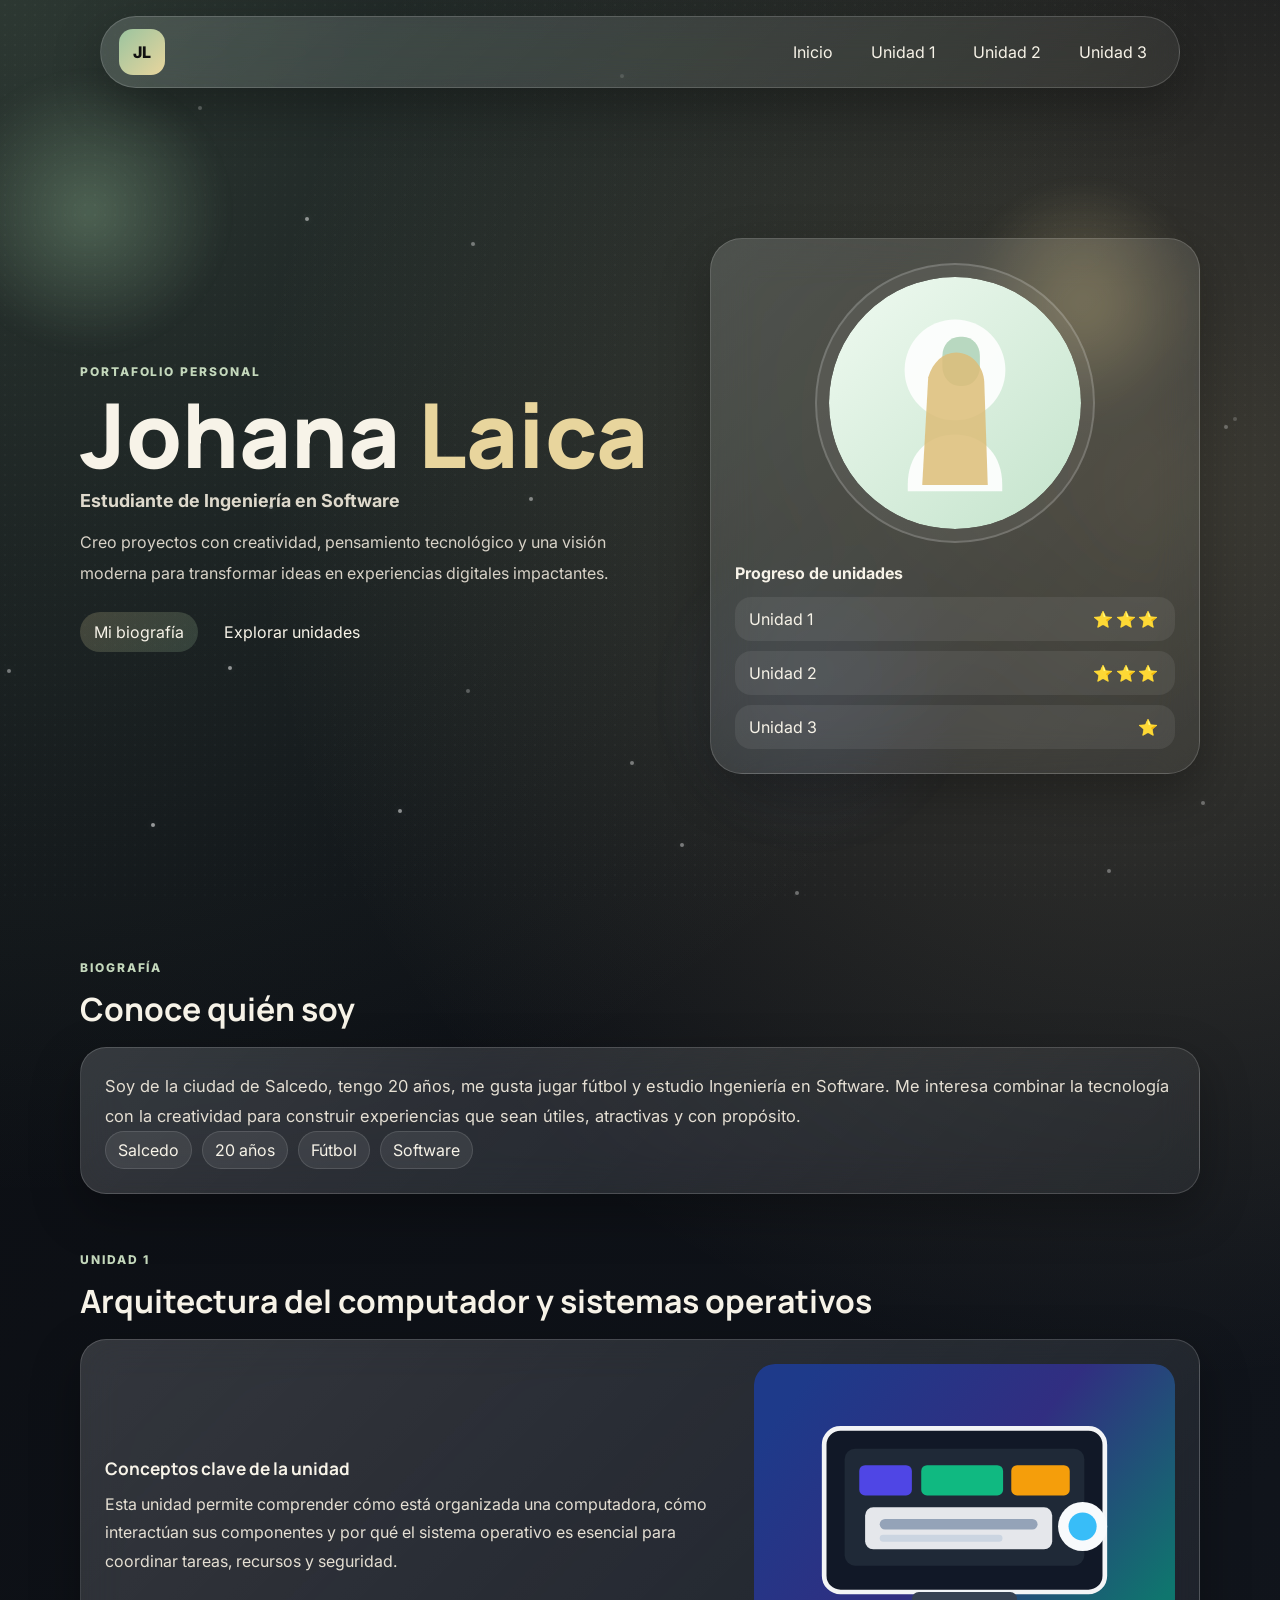
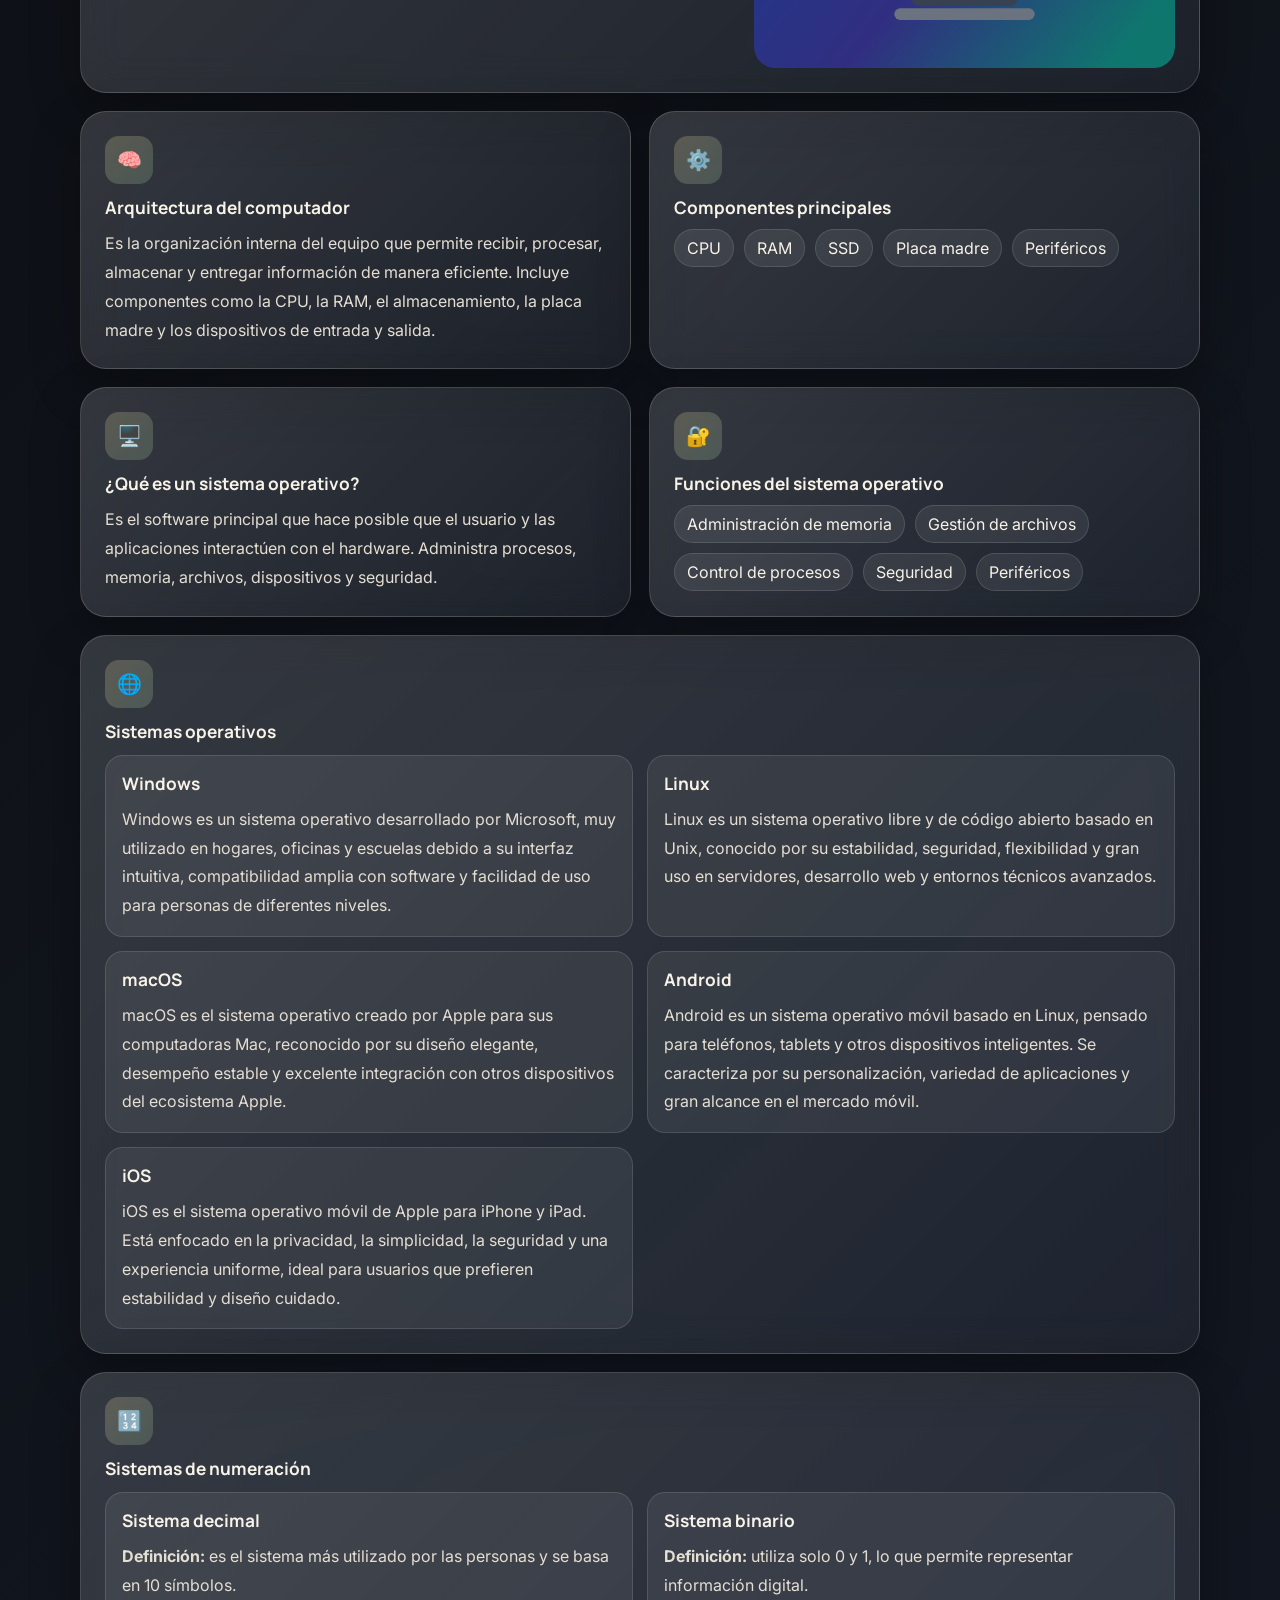
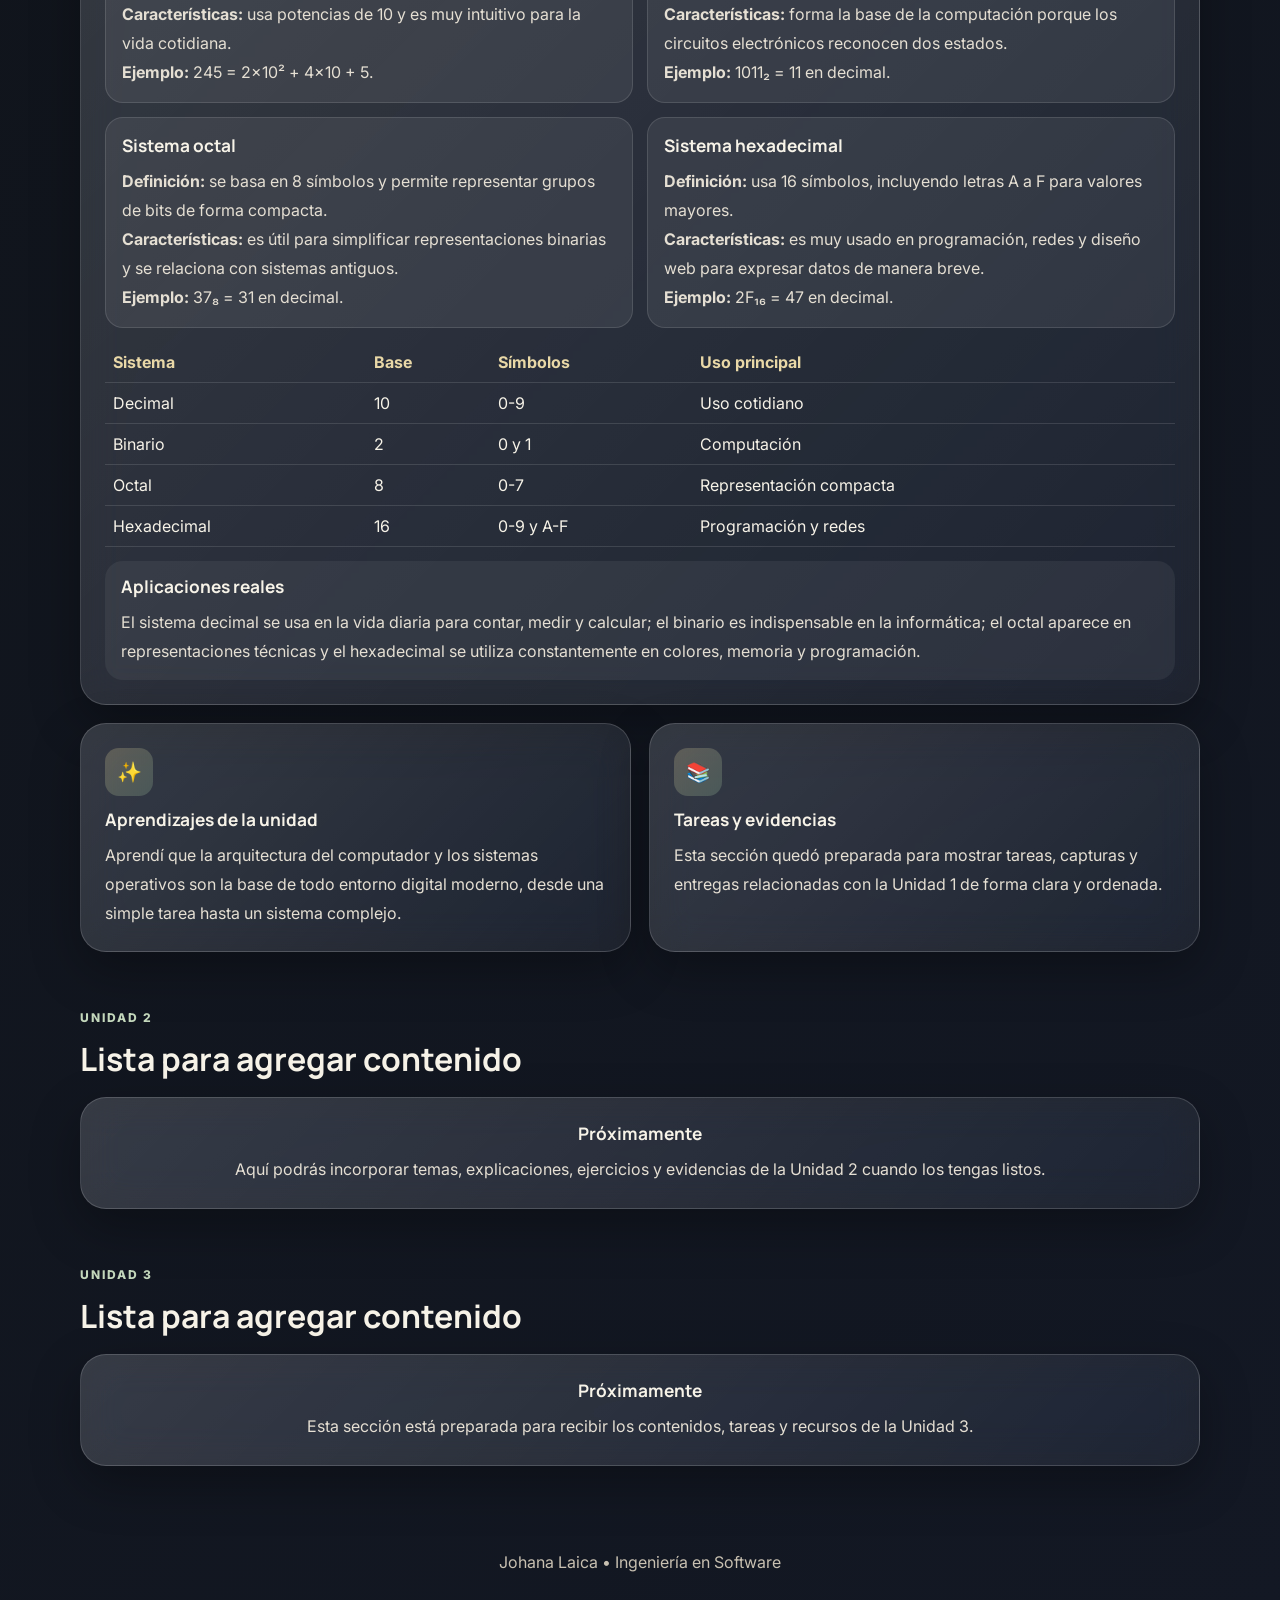
==== commit cd9f65b0: "Proyecto" ====
--- a/index.html
+++ b/index.html
@@ -3,11 +3,11 @@
   <head>
     <meta charset="UTF-8" />
     <meta name="viewport" content="width=device-width, initial-scale=1.0" />
-    <title>Portafolio Premium | Johana Laica</title>
+    <title>Portafolio | Johana Laica</title>
     <link rel="preconnect" href="https://fonts.googleapis.com" />
     <link rel="preconnect" href="https://fonts.gstatic.com" crossorigin />
     <link
-      href="https://fonts.googleapis.com/css2?family=Inter:wght@400;500;600;700;800;900&family=Manrope:wght@500;700;800&display=swap"
+      href="https://fonts.googleapis.com/css2?family=Inter:wght@400;500;600;700;800;900&family=Manrope:wght@600;700;800&display=swap"
       rel="stylesheet"
     />
     <link rel="stylesheet" href="style.css" />
@@ -20,466 +20,313 @@
     <div class="particle-field" aria-hidden="true"></div>
 
     <header class="topbar glass">
-      <a class="brand-badge" href="#inicio" aria-label="Logo creativo de Johana Laica">
-        <span class="brand-ring"></span>
-        <span class="brand-monogram">JL</span>
-      </a>
-
+      <a class="brand" href="#inicio" aria-label="Volver al inicio">JL</a>
       <nav class="nav-menu">
         <a href="#inicio">Inicio</a>
-        <a href="#biografia">Biografía</a>
         <a href="#unidad1">Unidad 1</a>
         <a href="#unidad2">Unidad 2</a>
         <a href="#unidad3">Unidad 3</a>
       </nav>
     </header>
 
-    <main class="portfolio-shell">
+    <main class="page-shell">
       <section id="inicio" class="hero reveal">
-        <div class="hero-art">
-          <div class="hero-copy-block">
-            <span class="eyebrow">Portafolio personal</span>
-            <h1>Johana <span>Laica</span></h1>
-            <p class="hero-subtitle">Estudiante de Ingeniería en Software</p>
-            <p class="hero-copy">
-              Diseñadora de ideas, estudiante de ingeniería y creadora de proyectos con visión
-              tecnológica.
-            </p>
-            <div class="hero-actions">
-              <a href="#biografia" class="btn-primary">Mi biografía</a>
-              <a href="#unidad1" class="btn-secondary">Ver unidades</a>
-            </div>
-          </div>
-
-          <div class="hero-visual">
-            <div class="visual-frame glass">
-              <div class="visual-pill">Creative Tech</div>
-              <img class="hero-photo" src="tu-foto.svg" alt="Foto de perfil de Johana Laica" />
-              <div class="photo-shadow"></div>
-            </div>
-          </div>
-        </div>
-      </section>
-
-      <section id="biografia" class="bio-section reveal">
-        <div class="section-label">Biografía</div>
-        <div class="bio-card glass">
+        <div class="hero-copy">
+          <span class="eyebrow">Portafolio personal</span>
+          <h1>Johana <span>Laica</span></h1>
+          <p class="hero-subtitle">Estudiante de Ingeniería en Software</p>
+          <p class="hero-text">
+            Creo proyectos con creatividad, pensamiento tecnológico y una visión moderna para
+            transformar ideas en experiencias digitales impactantes.
+          </p>
+          <div class="hero-actions">
+            <a href="#biografia" class="btn btn-primary">Mi biografía</a>
+            <a href="#unidad1" class="btn btn-secondary">Explorar unidades</a>
+          </div>
+        </div>
+
+        <div class="hero-card glass">
+          <div class="profile-frame">
+            <img src="tu-foto.svg" alt="Foto de perfil de Johana Laica" />
+          </div>
+          <div class="stars-panel">
+            <h3>Progreso de unidades</h3>
+            <div class="stars-row">
+              <span>Unidad 1</span>
+              <span class="stars">⭐⭐⭐</span>
+            </div>
+            <div class="stars-row">
+              <span>Unidad 2</span>
+              <span class="stars">⭐⭐⭐</span>
+            </div>
+            <div class="stars-row">
+              <span>Unidad 3</span>
+              <span class="stars">⭐</span>
+            </div>
+          </div>
+        </div>
+      </section>
+
+      <section id="biografia" class="section reveal">
+        <div class="section-heading">
+          <span class="section-label">Biografía</span>
+          <h2>Conoce quién soy</h2>
+        </div>
+        <div class="card glass biography-card">
           <p>
-            Mi nombre es Johana Laica. Soy de la ciudad de Salcedo, tengo 20 años, me gusta
-            jugar fútbol y actualmente estudio Ingeniería en Software.
+            Soy de la ciudad de Salcedo, tengo 20 años, me gusta jugar fútbol y estudio Ingeniería
+            en Software. Me interesa combinar la tecnología con la creatividad para construir
+            experiencias que sean útiles, atractivas y con propósito.
           </p>
-        </div>
-      </section>
-
-      <section id="unidad1" class="unidad1-section reveal">
-        <div class="unidad1-header glass">
-          <div class="unidad1-copy">
-            <span class="eyebrow">Unidad 1</span>
-            <h2>Arquitectura del Computador y Sistemas Operativos</h2>
-            <p>
-              En esta unidad comprendí cómo está organizada una computadora y cómo el sistema
-              operativo actúa como el motor que coordina cada elemento del equipo.
-            </p>
-            <div class="hero-actions">
-              <a href="unidad1-tareas.html" class="btn-primary">Ver tareas de la unidad</a>
-              <a href="#evidencias" class="btn-secondary">Explorar evidencias</a>
-            </div>
-          </div>
-
-          <div class="unidad1-illustration glass">
-            <img src="assets/computadora.svg" alt="Ilustración de una computadora moderna" />
-          </div>
-        </div>
-
-        <div class="timeline-card glass">
-          <div class="timeline-title">Línea de tiempo del contenido</div>
-          <div class="timeline">
-            <div class="timeline-item active">
-              <span>01</span>
-              <p>Concepto</p>
-            </div>
-            <div class="timeline-item active">
-              <span>02</span>
-              <p>Componentes</p>
-            </div>
-            <div class="timeline-item active">
-              <span>03</span>
-              <p>SO</p>
-            </div>
-            <div class="timeline-item active">
-              <span>04</span>
-              <p>Funciones</p>
-            </div>
-            <div class="timeline-item active">
-              <span>05</span>
-              <p>Plataformas</p>
-            </div>
-            <div class="timeline-item active">
-              <span>06</span>
-              <p>Aprendizaje</p>
-            </div>
-          </div>
-        </div>
-
-        <section class="progress-section reveal">
-          <div class="section-label">Progreso de Unidades</div>
-          <div class="progress-grid">
-            <div class="progress-pill glass">
-              <span class="progress-label">Unidad 1</span>
-              <div class="stars" aria-label="tres estrellas">
-                <span class="star">★</span>
-                <span class="star">★</span>
-                <span class="star">★</span>
-              </div>
-            </div>
-            <div class="progress-pill glass">
-              <span class="progress-label">Unidad 2</span>
-              <div class="stars" aria-label="tres estrellas">
-                <span class="star">★</span>
-                <span class="star">★</span>
-                <span class="star">★</span>
-              </div>
-            </div>
-            <div class="progress-pill glass">
-              <span class="progress-label">Unidad 3</span>
-              <div class="stars" aria-label="una estrella">
-                <span class="star">★</span>
-              </div>
-            </div>
-          </div>
-        </section>
-
-        <div class="content-grid">
-          <article class="info-card glass">
-            <div class="card-icon">🧠</div>
-            <h3>¿Qué es la arquitectura del computador?</h3>
-            <p>
-              Es la forma en que se organizan los componentes de un equipo para recibir, procesar
-              y entregar información de manera eficiente.
-            </p>
-          </article>
-
-          <article class="info-card glass">
-            <div class="card-icon">⚙️</div>
+          <div class="chip-list">
+            <span>Salcedo</span>
+            <span>20 años</span>
+            <span>Fútbol</span>
+            <span>Software</span>
+          </div>
+        </div>
+      </section>
+
+      <section id="unidad1" class="section reveal">
+        <div class="section-heading">
+          <span class="section-label">Unidad 1</span>
+          <h2>Arquitectura del computador y sistemas operativos</h2>
+        </div>
+
+        <div class="card glass unit-intro">
+          <div>
+            <h3>Conceptos clave de la unidad</h3>
+            <p>
+              Esta unidad permite comprender cómo está organizada una computadora, cómo interactúan
+              sus componentes y por qué el sistema operativo es esencial para coordinar tareas,
+              recursos y seguridad.
+            </p>
+          </div>
+          <img src="assets/computadora.svg" alt="Ilustración de computadora moderna" />
+        </div>
+
+        <div class="card-grid">
+          <article class="card glass">
+            <div class="icon">🧠</div>
+            <h3>Arquitectura del computador</h3>
+            <p>
+              Es la organización interna del equipo que permite recibir, procesar, almacenar y
+              entregar información de manera eficiente. Incluye componentes como la CPU, la RAM,
+              el almacenamiento, la placa madre y los dispositivos de entrada y salida.
+            </p>
+          </article>
+
+          <article class="card glass">
+            <div class="icon">⚙️</div>
             <h3>Componentes principales</h3>
             <div class="component-grid">
-              <div class="component-card">
-                <span>🧠</span>
-                <strong>CPU</strong>
-              </div>
-              <div class="component-card">
-                <span>🧩</span>
-                <strong>RAM</strong>
-              </div>
-              <div class="component-card">
-                <span>💽</span>
-                <strong>SSD</strong>
-              </div>
-              <div class="component-card">
-                <span>🛣️</span>
-                <strong>Placa</strong>
-              </div>
-              <div class="component-card">
-                <span>⌨️</span>
-                <strong>Entrada/Salida</strong>
-              </div>
-            </div>
-          </article>
-
-          <article class="info-card glass">
-            <div class="card-icon">🖥️</div>
+              <div class="component-pill">CPU</div>
+              <div class="component-pill">RAM</div>
+              <div class="component-pill">SSD</div>
+              <div class="component-pill">Placa madre</div>
+              <div class="component-pill">Periféricos</div>
+            </div>
+          </article>
+
+          <article class="card glass">
+            <div class="icon">🖥️</div>
             <h3>¿Qué es un sistema operativo?</h3>
             <p>
-              Es el software principal que permite que el usuario y los programas interactúen con
-              el hardware de manera ordenada y segura.
-            </p>
-          </article>
-
-          <article class="info-card glass">
-            <div class="card-icon">🔐</div>
+              Es el software principal que hace posible que el usuario y las aplicaciones interactúen
+              con el hardware. Administra procesos, memoria, archivos, dispositivos y seguridad.
+            </p>
+          </article>
+
+          <article class="card glass">
+            <div class="icon">🔐</div>
             <h3>Funciones del sistema operativo</h3>
-            <div class="badge-list">
+            <div class="chip-list">
               <span>Administración de memoria</span>
               <span>Gestión de archivos</span>
               <span>Control de procesos</span>
-              <span>Administración de dispositivos</span>
               <span>Seguridad</span>
-            </div>
-          </article>
-
-          <section class="os-showcase glass reveal">
-            <div class="card-icon">🌐</div>
-            <h3>Sistemas operativos</h3>
-            <div class="os-grid">
-              <article class="os-card">
-                <div class="os-top">
-                  <div class="os-brand">
-                    <span class="os-icon">🪟</span>
-                    <strong>Windows</strong>
-                  </div>
-                  <button class="os-toggle" type="button">Leer más</button>
-                </div>
-                <img src="https://upload.wikimedia.org/wikipedia/commons/5/5f/Windows_logo_-_2012.svg" alt="Logo de Windows" />
-                <div class="os-body">
-                  <p><strong>¿Qué es Windows?</strong> Es un sistema operativo de Microsoft diseñado para ofrecer una experiencia intuitiva y compatible con una gran variedad de equipos.</p>
-                  <p><strong>Características:</strong> interfaz gráfica, multitarea, soporte amplio de programas y compatibilidad con hardware.</p>
-                  <p><strong>Ventajas:</strong> facilidad de uso, gran disponibilidad de software y amplia aceptación en oficinas y hogares.</p>
-                  <p><strong>Desventajas:</strong> mayor consumo de recursos y vulnerabilidad a malware si no se mantiene actualizado.</p>
-                  <p><strong>¿Dónde se utiliza?</strong> computadoras de escritorio, portátiles y algunas tablets.</p>
-                </div>
-              </article>
-
-              <article class="os-card">
-                <div class="os-top">
-                  <div class="os-brand">
-                    <span class="os-icon">🐧</span>
-                    <strong>Linux</strong>
-                  </div>
-                  <button class="os-toggle" type="button">Leer más</button>
-                </div>
-                <img src="https://upload.wikimedia.org/wikipedia/commons/3/35/Tux.svg" alt="Logo de Linux" />
-                <div class="os-body">
-                  <p><strong>¿Qué es Linux?</strong> Es un sistema operativo libre y de código abierto basado en Unix, muy valorado por su estabilidad y personalización.</p>
-                  <p><strong>Características:</strong> seguridad, flexibilidad, administración de recursos y gran variedad de distribuciones.</p>
-                  <p><strong>Ventajas:</strong> gratuito, potente, seguro y ideal para servidores y desarrollo.</p>
-                  <p><strong>Desventajas:</strong> curva de aprendizaje más alta y compatibilidad limitada con algunos programas.</p>
-                  <p><strong>¿Dónde se utiliza?</strong> servidores, computadoras personales y entornos de programación.</p>
-                </div>
-              </article>
-
-              <article class="os-card">
-                <div class="os-top">
-                  <div class="os-brand">
-                    <span class="os-icon">🍎</span>
-                    <strong>macOS</strong>
-                  </div>
-                  <button class="os-toggle" type="button">Leer más</button>
-                </div>
-                <img src="https://upload.wikimedia.org/wikipedia/commons/f/fa/Apple_logo_black.svg" alt="Logo de macOS" />
-                <div class="os-body">
-                  <p><strong>¿Qué es macOS?</strong> Es el sistema operativo desarrollado por Apple para sus computadoras Mac, reconocido por su diseño elegante y estabilidad.</p>
-                  <p><strong>Características:</strong> interfaz refinada, integración con otros dispositivos Apple y alto rendimiento.</p>
-                  <p><strong>Ventajas:</strong> excelente experiencia visual, seguridad y buen rendimiento en hardware optimizado.</p>
-                  <p><strong>Desventajas:</strong> menor flexibilidad para personalizar y mayor costo del ecosistema.</p>
-                  <p><strong>¿Dónde se utiliza?</strong> MacBook, iMac y otras computadoras Apple.</p>
-                </div>
-              </article>
-
-              <article class="os-card">
-                <div class="os-top">
-                  <div class="os-brand">
-                    <span class="os-icon">🤖</span>
-                    <strong>Android</strong>
-                  </div>
-                  <button class="os-toggle" type="button">Leer más</button>
-                </div>
-                <img src="https://upload.wikimedia.org/wikipedia/commons/d/d7/Android_robot.svg" alt="Logo de Android" />
-                <div class="os-body">
-                  <p><strong>¿Qué es Android?</strong> Es un sistema operativo móvil basado en Linux, utilizado principalmente en teléfonos y tablets.</p>
-                  <p><strong>Características:</strong> personalización, integración con Google, gran variedad de dispositivos y aplicaciones.</p>
-                  <p><strong>Ventajas:</strong> amplia gama de modelos, personalización y acceso a muchas apps.</p>
-                  <p><strong>Desventajas:</strong> fragmentación del sistema y dependencia del fabricante en algunas versiones.</p>
-                  <p><strong>¿Dónde se utiliza?</strong> teléfonos inteligentes, tablets y algunos dispositivos inteligentes.</p>
-                </div>
-              </article>
-
-              <article class="os-card">
-                <div class="os-top">
-                  <div class="os-brand">
-                    <span class="os-icon">🍏</span>
-                    <strong>iOS</strong>
-                  </div>
-                  <button class="os-toggle" type="button">Leer más</button>
-                </div>
-                <img src="https://upload.wikimedia.org/wikipedia/commons/6/6d/Apple_iOS_logo.svg" alt="Logo de iOS" />
-                <div class="os-body">
-                  <p><strong>¿Qué es iOS?</strong> Es el sistema operativo móvil de Apple para iPhone y iPad, orientado a rendimiento, privacidad y simplicidad.</p>
-                  <p><strong>Características:</strong> diseño uniforme, seguridad reforzada, integración con el ecosistema Apple y actualizaciones constantes.</p>
-                  <p><strong>Ventajas:</strong> estabilidad, privacidad, buen rendimiento y experiencia consistente.</p>
-                  <p><strong>Desventajas:</strong> menor libertad de personalización y mayor costo de los dispositivos.</p>
-                  <p><strong>¿Dónde se utiliza?</strong> iPhone, iPad y dispositivos Apple móviles.</p>
-                </div>
-              </article>
-            </div>
-          </section>
-
-          <section class="numeration-section reveal">
-            <div class="section-label">Sistemas de numeración</div>
-
-            <div class="numeration-grid">
-              <article class="numeration-card glass">
-                <div class="card-icon">🔢</div>
-                <h3>Sistema Decimal</h3>
-                <p><strong>¿Qué es?</strong> Es el sistema más usado por las personas porque se basa en diez símbolos.</p>
-                <p><strong>Base:</strong> 10</p>
-                <p><strong>Símbolos:</strong> 0, 1, 2, 3, 4, 5, 6, 7, 8, 9</p>
-                <p><strong>¿Cómo funciona?</strong> Cada posición tiene un valor según potencias de 10.</p>
-                <p><strong>Uso en informática:</strong> se usa en operaciones humanas y en la lectura de datos.</p>
-                <p><strong>Ventajas:</strong> intuitivo y fácil de aprender.</p>
-                <p><strong>Desventajas:</strong> no es ideal para representar estados electrónicos simples.</p>
-                <div class="example-pill">Ejemplos: 245, 1024, 58</div>
-                <div class="conversion-block">
-                  <strong>Conversión:</strong> 245 = 2×10² + 4×10 + 5 = 245.
-                </div>
-                <div class="fun-fact">Dato curioso: nuestro sistema numérico moderno proviene de la tradición hindú y árabe.</div>
-                <img src="https://images.unsplash.com/photo-1516321497487-e288fb19713f?auto=format&fit=crop&w=900&q=80" alt="Ilustración de cálculo y números" />
-              </article>
-
-              <article class="numeration-card glass">
-                <div class="card-icon">0 1</div>
-                <h3>Sistema Binario</h3>
-                <p><strong>¿Qué es?</strong> Es el lenguaje básico de las computadoras, ya que solo usa dos estados.</p>
-                <p><strong>Base:</strong> 2</p>
-                <p><strong>Símbolos:</strong> 0 y 1</p>
-                <p><strong>¿Cómo funciona?</strong> Cada bit representa una potencia de 2.</p>
-                <p><strong>Uso en informática:</strong> procesamiento, memoria, datos y lógica digital.</p>
-                <p><strong>Ventajas:</strong> fácil de implementar con circuitos electrónicos.</p>
-                <p><strong>Desventajas:</strong> requiere más dígitos para representar números grandes.</p>
-                <div class="example-pill">Ejemplos: 1010₂, 1101₂, 1001₂</div>
-                <div class="conversion-block">
-                  <strong>Conversión:</strong> 1011₂ = 1×2³ + 0×2² + 1×2 + 1 = 11.
-                </div>
-                <div class="fun-fact">Dato curioso: el sistema binario es el fundamento de toda la computación digital.</div>
-                <img src="https://images.unsplash.com/photo-1518770660439-4636190af475?auto=format&fit=crop&w=900&q=80" alt="Ilustración de circuitos electrónicos" />
-              </article>
-
-              <article class="numeration-card glass">
-                <div class="card-icon">🧮</div>
-                <h3>Sistema Octal</h3>
-                <p><strong>¿Qué es?</strong> Es un sistema que agrupa bits de forma compacta usando ocho símbolos.</p>
-                <p><strong>Base:</strong> 8</p>
-                <p><strong>Símbolos:</strong> 0, 1, 2, 3, 4, 5, 6, 7</p>
-                <p><strong>¿Cómo funciona?</strong> Cada posición equivale a potencias de 8.</p>
-                <p><strong>Uso en informática:</strong> se emplea en programación y sistemas antiguos de bajo nivel.</p>
-                <p><strong>Ventajas:</strong> más compacto que el binario y muy útil para agrupar bits.</p>
-                <p><strong>Desventajas:</strong> hoy se usa menos que el hexadecimal.</p>
-                <div class="example-pill">Ejemplos: 37₈, 12₈, 75₈</div>
-                <div class="conversion-block">
-                  <strong>Conversión:</strong> 37₈ = 3×8 + 7 = 31 en decimal.
-                </div>
-                <div class="fun-fact">Dato curioso: el octal fue muy usado en computadoras antiguas y en permisos Unix.</div>
-                <img src="https://images.unsplash.com/photo-1531297484001-80022131f5a1?auto=format&fit=crop&w=900&q=80" alt="Ilustración de tecnología y programación" />
-              </article>
-
-              <article class="numeration-card glass">
-                <div class="card-icon">#</div>
-                <h3>Sistema Hexadecimal</h3>
-                <p><strong>¿Qué es?</strong> Es un sistema muy usado en programación y electrónica porque representa datos binarios de forma compacta.</p>
-                <p><strong>Base:</strong> 16</p>
-                <p><strong>Símbolos:</strong> 0-9 y A-F</p>
-                <p><strong>¿Cómo funciona?</strong> Cada posición tiene un valor según potencias de 16.</p>
-                <p><strong>Uso en informática:</strong> colores, direcciones de memoria, depuración y programación.</p>
-                <p><strong>Ventajas:</strong> es breve y muy práctico para trabajar con binario.</p>
-                <p><strong>Desventajas:</strong> puede resultar menos intuitivo para quienes no conocen el sistema.</p>
-                <div class="example-pill">Ejemplos: 2F₁₆, A5₁₆, 1C₁₆</div>
-                <div class="conversion-block">
-                  <strong>Conversión:</strong> 2F₁₆ = 2×16 + 15 = 47 en decimal.
-                </div>
-                <div class="fun-fact">Dato curioso: se usa mucho para representar colores como #FF5733.</div>
-                <img src="https://images.unsplash.com/photo-1517245386807-bb43f82c33c4?auto=format&fit=crop&w=900&q=80" alt="Ilustración de desarrollo web y tecnología" />
-              </article>
-            </div>
-
-            <article class="comparison-card glass">
-              <h3>Tabla comparativa</h3>
-              <div class="table-wrap">
-                <table>
-                  <thead>
-                    <tr>
-                      <th>Sistema</th>
-                      <th>Base</th>
-                      <th>Símbolos</th>
-                      <th>Cantidad de dígitos</th>
-                      <th>Uso principal</th>
-                      <th>Ejemplo</th>
-                    </tr>
-                  </thead>
-                  <tbody>
-                    <tr>
-                      <td>Decimal</td>
-                      <td>10</td>
-                      <td>0-9</td>
-                      <td>10</td>
-                      <td>Uso cotidiano</td>
-                      <td>245</td>
-                    </tr>
-                    <tr>
-                      <td>Binario</td>
-                      <td>2</td>
-                      <td>0 y 1</td>
-                      <td>2</td>
-                      <td>Informática y electrónica</td>
-                      <td>1011₂</td>
-                    </tr>
-                    <tr>
-                      <td>Octal</td>
-                      <td>8</td>
-                      <td>0-7</td>
-                      <td>8</td>
-                      <td>Representación compacta de bits</td>
-                      <td>37₈</td>
-                    </tr>
-                    <tr>
-                      <td>Hexadecimal</td>
-                      <td>16</td>
-                      <td>0-9 y A-F</td>
-                      <td>16</td>
-                      <td>Programación y redes</td>
-                      <td>2F₁₆</td>
-                    </tr>
-                  </tbody>
-                </table>
-              </div>
-            </article>
-
-            <article class="applications-card glass">
-              <h3>Aplicaciones en la vida real</h3>
-              <p>El sistema decimal se usa en la vida diaria para contar dinero, medir cantidades y realizar operaciones cotidianas. El binario es fundamental en computadoras, microprocesadores, memorias y lógica digital. El octal sirve para representar permisos en sistemas Unix y para simplificar grupos de bits. El hexadecimal aparece en programación, diseño web, redes, direcciones de memoria y códigos de colores.</p>
-            </article>
-          </section>
-
-          <article class="info-card glass featured-card">
-            <div class="card-icon">✨</div>
-            <h3>Lo que aprendí en esta unidad</h3>
-            <p>
-              Aprendí a valorar la importancia de cada componente del computador, así como la
-              función esencial de un sistema operativo para mantener el orden, la seguridad y el
-              rendimiento del equipo.
-            </p>
-          </article>
-
-          <article id="evidencias" class="info-card glass gallery-card">
-            <div class="card-icon">📸</div>
-            <h3>Galería de evidencias</h3>
-            <div class="gallery-grid">
-              <div class="evidence-slot">Captura 1</div>
-              <div class="evidence-slot">Captura 2</div>
-              <div class="evidence-slot">Captura 3</div>
-              <div class="evidence-slot">Captura 4</div>
-            </div>
-          </article>
-
-          <article class="info-card glass tasks-card">
-            <div class="card-icon">⬇️</div>
-            <h3>Tareas de la Unidad 1</h3>
-            <p>Visualiza o descarga un resumen de las actividades y entregas de esta unidad.</p>
-            <div class="hero-actions">
-              <a href="unidad1-tareas.html" class="btn-primary">Ver tareas</a>
-              <a href="unidad1-tareas.txt" class="btn-secondary" download>Descargar resumen</a>
-            </div>
-          </article>
-        </div>
-      </section>
-
-      <section id="contacto" class="contact-section reveal">
-        <div class="section-label">Contacto</div>
-        <div class="contact-line glass">
-          <span>💻 Programación</span>
-          <span>🧠 Tecnología</span>
-          <span>📚 Ingeniería en Software</span>
+              <span>Periféricos</span>
+            </div>
+          </article>
+        </div>
+
+        <div class="card glass full-width">
+          <div class="icon">🌐</div>
+          <h3>Sistemas operativos</h3>
+          <div class="os-grid">
+            <article class="os-card">
+              <h4>Windows</h4>
+              <p>
+                Windows es un sistema operativo desarrollado por Microsoft, muy utilizado en hogares,
+                oficinas y escuelas debido a su interfaz intuitiva, compatibilidad amplia con software
+                y facilidad de uso para personas de diferentes niveles.
+              </p>
+            </article>
+            <article class="os-card">
+              <h4>Linux</h4>
+              <p>
+                Linux es un sistema operativo libre y de código abierto basado en Unix, conocido por
+                su estabilidad, seguridad, flexibilidad y gran uso en servidores, desarrollo web y
+                entornos técnicos avanzados.
+              </p>
+            </article>
+            <article class="os-card">
+              <h4>macOS</h4>
+              <p>
+                macOS es el sistema operativo creado por Apple para sus computadoras Mac, reconocido
+                por su diseño elegante, desempeño estable y excelente integración con otros
+                dispositivos del ecosistema Apple.
+              </p>
+            </article>
+            <article class="os-card">
+              <h4>Android</h4>
+              <p>
+                Android es un sistema operativo móvil basado en Linux, pensado para teléfonos,
+                tablets y otros dispositivos inteligentes. Se caracteriza por su personalización,
+                variedad de aplicaciones y gran alcance en el mercado móvil.
+              </p>
+            </article>
+            <article class="os-card">
+              <h4>iOS</h4>
+              <p>
+                iOS es el sistema operativo móvil de Apple para iPhone y iPad. Está enfocado en la
+                privacidad, la simplicidad, la seguridad y una experiencia uniforme, ideal para
+                usuarios que prefieren estabilidad y diseño cuidado.
+              </p>
+            </article>
+          </div>
+        </div>
+
+        <div class="card glass full-width">
+          <div class="icon">🔢</div>
+          <h3>Sistemas de numeración</h3>
+          <div class="numeration-grid">
+            <article class="numeration-card">
+              <h4>Sistema decimal</h4>
+              <p><strong>Definición:</strong> es el sistema más utilizado por las personas y se basa en 10 símbolos.</p>
+              <p><strong>Características:</strong> usa potencias de 10 y es muy intuitivo para la vida cotidiana.</p>
+              <p><strong>Ejemplo:</strong> 245 = 2×10² + 4×10 + 5.</p>
+            </article>
+            <article class="numeration-card">
+              <h4>Sistema binario</h4>
+              <p><strong>Definición:</strong> utiliza solo 0 y 1, lo que permite representar información digital.</p>
+              <p><strong>Características:</strong> forma la base de la computación porque los circuitos electrónicos reconocen dos estados.</p>
+              <p><strong>Ejemplo:</strong> 1011₂ = 11 en decimal.</p>
+            </article>
+            <article class="numeration-card">
+              <h4>Sistema octal</h4>
+              <p><strong>Definición:</strong> se basa en 8 símbolos y permite representar grupos de bits de forma compacta.</p>
+              <p><strong>Características:</strong> es útil para simplificar representaciones binarias y se relaciona con sistemas antiguos.</p>
+              <p><strong>Ejemplo:</strong> 37₈ = 31 en decimal.</p>
+            </article>
+            <article class="numeration-card">
+              <h4>Sistema hexadecimal</h4>
+              <p><strong>Definición:</strong> usa 16 símbolos, incluyendo letras A a F para valores mayores.</p>
+              <p><strong>Características:</strong> es muy usado en programación, redes y diseño web para expresar datos de manera breve.</p>
+              <p><strong>Ejemplo:</strong> 2F₁₆ = 47 en decimal.</p>
+            </article>
+          </div>
+
+          <div class="table-wrap">
+            <table>
+              <thead>
+                <tr>
+                  <th>Sistema</th>
+                  <th>Base</th>
+                  <th>Símbolos</th>
+                  <th>Uso principal</th>
+                </tr>
+              </thead>
+              <tbody>
+                <tr>
+                  <td>Decimal</td>
+                  <td>10</td>
+                  <td>0-9</td>
+                  <td>Uso cotidiano</td>
+                </tr>
+                <tr>
+                  <td>Binario</td>
+                  <td>2</td>
+                  <td>0 y 1</td>
+                  <td>Computación</td>
+                </tr>
+                <tr>
+                  <td>Octal</td>
+                  <td>8</td>
+                  <td>0-7</td>
+                  <td>Representación compacta</td>
+                </tr>
+                <tr>
+                  <td>Hexadecimal</td>
+                  <td>16</td>
+                  <td>0-9 y A-F</td>
+                  <td>Programación y redes</td>
+                </tr>
+              </tbody>
+            </table>
+          </div>
+
+          <div class="applications">
+            <h4>Aplicaciones reales</h4>
+            <p>
+              El sistema decimal se usa en la vida diaria para contar, medir y calcular; el binario es
+              indispensable en la informática; el octal aparece en representaciones técnicas y el
+              hexadecimal se utiliza constantemente en colores, memoria y programación.
+            </p>
+          </div>
+        </div>
+
+        <div class="card-grid">
+          <article class="card glass">
+            <div class="icon">✨</div>
+            <h3>Aprendizajes de la unidad</h3>
+            <p>
+              Aprendí que la arquitectura del computador y los sistemas operativos son la base de todo
+              entorno digital moderno, desde una simple tarea hasta un sistema complejo.
+            </p>
+          </article>
+          <article class="card glass">
+            <div class="icon">📚</div>
+            <h3>Tareas y evidencias</h3>
+            <p>
+              Esta sección quedó preparada para mostrar tareas, capturas y entregas relacionadas con la
+              Unidad 1 de forma clara y ordenada.
+            </p>
+          </article>
+        </div>
+      </section>
+
+      <section id="unidad2" class="section reveal">
+        <div class="section-heading">
+          <span class="section-label">Unidad 2</span>
+          <h2>Lista para agregar contenido</h2>
+        </div>
+        <div class="card glass placeholder-card">
+          <h3>Próximamente</h3>
+          <p>
+            Aquí podrás incorporar temas, explicaciones, ejercicios y evidencias de la Unidad 2 cuando
+            los tengas listos.
+          </p>
+        </div>
+      </section>
+
+      <section id="unidad3" class="section reveal">
+        <div class="section-heading">
+          <span class="section-label">Unidad 3</span>
+          <h2>Lista para agregar contenido</h2>
+        </div>
+        <div class="card glass placeholder-card">
+          <h3>Próximamente</h3>
+          <p>
+            Esta sección está preparada para recibir los contenidos, tareas y recursos de la Unidad 3.
+          </p>
         </div>
       </section>
     </main>
+
+    <footer class="footer reveal">
+      <p>Johana Laica • Ingeniería en Software</p>
+    </footer>
 
     <script src="script.js"></script>
   </body>
--- a/style.css
+++ b/style.css
@@ -1,14 +1,13 @@
 :root {
-  --bg: #0e0f12;
-  --bg-soft: #161920;
-  --text: #f7f4eb;
-  --muted: #b3b3b5;
-  --accent: #9ac49f;
-  --accent-2: #e7d39b;
-  --glass: rgba(255, 255, 255, 0.08);
-  --glass-strong: rgba(255, 255, 255, 0.15);
-  --shadow: 0 18px 60px rgba(0, 0, 0, 0.36);
-  --radius: 32px;
+  --bg: #08090e;
+  --bg-soft: #121520;
+  --text: #f7f3e8;
+  --muted: #bbb6aa;
+  --accent: #9bc49f;
+  --accent-2: #e8d59d;
+  --glass: rgba(255, 255, 255, 0.09);
+  --shadow: 0 18px 50px rgba(0, 0, 0, 0.3);
+  --radius: 26px;
 }
 
 * {
@@ -17,14 +16,6 @@
 
 html {
   scroll-behavior: smooth;
-}
-
-.glass {
-  background: linear-gradient(135deg, rgba(255, 255, 255, 0.16), rgba(255, 255, 255, 0.06));
-  border: 1px solid rgba(255, 255, 255, 0.16);
-  backdrop-filter: blur(20px) saturate(140%);
-  -webkit-backdrop-filter: blur(20px) saturate(140%);
-  box-shadow: 0 18px 50px rgba(0, 0, 0, 0.22);
 }
 
 body {
@@ -33,53 +24,61 @@
   font-family: "Inter", sans-serif;
   color: var(--text);
   background:
-    radial-gradient(circle at top left, rgba(138, 164, 120, 0.34), transparent 26%),
-    radial-gradient(circle at 85% 12%, rgba(231, 211, 155, 0.28), transparent 20%),
-    linear-gradient(135deg, #0f1116, #10141b 45%, #151a1f 100%);
+    radial-gradient(circle at top left, rgba(155, 196, 159, 0.24), transparent 24%),
+    radial-gradient(circle at 90% 10%, rgba(232, 213, 157, 0.22), transparent 20%),
+    linear-gradient(135deg, #0a0c10 0%, #10141b 45%, #131824 100%);
   overflow-x: hidden;
+}
+
+.glass {
+  background: linear-gradient(135deg, rgba(255, 255, 255, 0.16), rgba(255, 255, 255, 0.06));
+  border: 1px solid rgba(255, 255, 255, 0.16);
+  box-shadow: var(--shadow);
+  backdrop-filter: blur(20px) saturate(140%);
+  -webkit-backdrop-filter: blur(20px) saturate(140%);
 }
 
 .ambient {
   position: fixed;
   border-radius: 50%;
   pointer-events: none;
-  filter: blur(12px);
+  filter: blur(10px);
   opacity: 0.42;
-  animation: floatAmbient 14s ease-in-out infinite;
+  animation: floatAmbient 12s ease-in-out infinite;
 }
 
 .ambient-a {
-  width: 300px;
-  height: 300px;
-  background: radial-gradient(circle, rgba(165, 202, 156, 0.8), transparent 72%);
-  left: 3%;
-  top: 9%;
+  width: 280px;
+  height: 280px;
+  background: radial-gradient(circle, rgba(155, 196, 159, 0.82), transparent 70%);
+  left: -4%;
+  top: 8%;
 }
 
 .ambient-b {
   width: 240px;
   height: 240px;
-  background: radial-gradient(circle, rgba(231, 211, 155, 0.72), transparent 72%);
-  right: 8%;
-  top: 18%;
-  animation-delay: 3s;
+  background: radial-gradient(circle, rgba(232, 213, 157, 0.72), transparent 70%);
+  right: 6%;
+  top: 20%;
+  animation-delay: 2.4s;
 }
 
 .ambient-c {
-  width: 360px;
-  height: 360px;
-  background: radial-gradient(circle, rgba(159, 177, 235, 0.26), transparent 72%);
-  right: 25%;
+  width: 320px;
+  height: 320px;
+  background: radial-gradient(circle, rgba(120, 143, 213, 0.24), transparent 72%);
+  right: 24%;
   bottom: 5%;
-  animation-delay: 6s;
+  animation-delay: 4.8s;
 }
 
 .grain {
   position: fixed;
   inset: 0;
   pointer-events: none;
-  opacity: 0.18;
-  background-image: radial-gradient(rgba(255, 255, 255, 0.6) 0.8px, transparent 0.8px);
+  opacity: 0.2;
+  background-image: radial-gradient(rgba(255, 255, 255, 0.5) 0.8px, transparent 0.8px);
   background-size: 10px 10px;
   mix-blend-mode: soft-light;
 }
@@ -95,10 +94,10 @@
   position: absolute;
   width: 4px;
   height: 4px;
+  border-radius: 50%;
   background: rgba(255, 255, 255, 0.6);
-  border-radius: 50%;
-  box-shadow: 0 0 11px rgba(255, 255, 255, 0.25);
-  animation: floatParticle 10s infinite ease-in-out;
+  box-shadow: 0 0 10px rgba(255, 255, 255, 0.25);
+  animation: floatParticle 8s ease-in-out infinite;
 }
 
 .topbar {
@@ -106,336 +105,339 @@
   top: 16px;
   left: 50%;
   transform: translateX(-50%);
-  z-index: 30;
-  width: min(1040px, calc(100% - 32px));
+  z-index: 50;
+  width: min(1080px, calc(100% - 24px));
   display: flex;
   align-items: center;
   justify-content: space-between;
-  padding: 14px 18px;
+  padding: 12px 18px;
   border-radius: 999px;
-  border: 1px solid rgba(255, 255, 255, 0.18);
-  background: rgba(255, 255, 255, 0.08);
-  backdrop-filter: blur(24px) saturate(140%);
-  -webkit-backdrop-filter: blur(24px) saturate(140%);
-  box-shadow: 0 10px 35px rgba(0, 0, 0, 0.28);
-}
-
-.brand-badge {
-  position: relative;
-  width: 56px;
-  height: 56px;
-  border-radius: 18px;
+}
+
+.brand {
+  width: 46px;
+  height: 46px;
   display: grid;
   place-items: center;
-  background: linear-gradient(135deg, #cde7cf, #8cb094);
+  border-radius: 14px;
+  background: linear-gradient(135deg, var(--accent), var(--accent-2));
+  color: #111;
+  font-weight: 800;
   text-decoration: none;
-  overflow: hidden;
-}
-
-.brand-ring {
-  position: absolute;
-  inset: 6px;
-  border-radius: 14px;
-  border: 2px solid rgba(255, 255, 255, 0.92);
-}
-
-.brand-monogram {
-  position: relative;
-  z-index: 1;
-  font-size: 1.05rem;
-  font-weight: 900;
-  color: white;
 }
 
 .nav-menu {
   display: flex;
+  flex-wrap: wrap;
   gap: 10px;
-  flex-wrap: wrap;
 }
 
 .nav-menu a,
-.btn-primary,
-.btn-secondary {
+.btn {
   text-decoration: none;
   color: var(--text);
   padding: 10px 14px;
   border-radius: 999px;
-  transition: 0.3s ease;
-}
-
-.nav-menu a {
-  font-weight: 700;
-  font-size: 0.9rem;
+  transition: transform 0.25s ease, background 0.25s ease;
 }
 
 .nav-menu a:hover,
-.btn-primary:hover,
-.btn-secondary:hover {
+.btn:hover {
   background: rgba(255, 255, 255, 0.12);
-  transform: translateY(-1px);
-}
-
-.portfolio-shell {
+  transform: translateY(-2px);
+}
+
+.page-shell {
   position: relative;
   z-index: 1;
   width: min(1120px, calc(100% - 32px));
   margin: 0 auto;
-  padding: 110px 0 60px;
+  padding: 110px 0 70px;
 }
 
 .hero {
   min-height: 88vh;
   display: grid;
+  grid-template-columns: 1.1fr 0.9fr;
+  gap: 30px;
   align-items: center;
 }
 
-.hero-art {
-  display: grid;
-  grid-template-columns: 1fr 420px;
-  align-items: center;
-  gap: 34px;
-}
-
 .eyebrow,
-.section-label,
-.unit-tag {
+.section-label {
+  display: inline-block;
+  margin-bottom: 12px;
   text-transform: uppercase;
-  letter-spacing: 0.18em;
-  font-size: 0.72rem;
+  letter-spacing: 0.16em;
+  font-size: 0.75rem;
   font-weight: 800;
-}
-
-.eyebrow {
-  display: inline-block;
-  color: #b8c9b1;
-  margin-bottom: 14px;
-}
-
-.hero-copy-block h1 {
+  color: #c4d8bc;
+}
+
+.hero h1 {
   margin: 0;
   font-family: "Manrope", sans-serif;
-  font-size: clamp(3.5rem, 8vw, 7rem);
-  line-height: 0.92;
-  letter-spacing: -0.05em;
-  font-weight: 900;
-}
-
-.hero-copy-block h1 span {
-  display: inline-block;
-  margin-left: 0.1em;
-  color: #e7d39b;
+  font-size: clamp(3rem, 7vw, 5.8rem);
+  line-height: 0.95;
+  font-weight: 800;
+}
+
+.hero h1 span {
+  color: var(--accent-2);
 }
 
 .hero-subtitle {
-  margin: 18px 0 12px;
-  font-size: 1.18rem;
-  color: #d4d4d2;
+  margin: 14px 0 10px;
+  font-size: 1.12rem;
   font-weight: 700;
-}
-
-.hero-copy {
-  max-width: 60ch;
+  color: #ded9cc;
+}
+
+.hero-text {
+  max-width: 58ch;
   font-size: 1rem;
   line-height: 1.9;
-  color: #cfd0cf;
+  color: #d8d2c7;
 }
 
 .hero-actions {
   display: flex;
+  flex-wrap: wrap;
   gap: 12px;
+  margin-top: 24px;
+}
+
+.btn-primary {
+  background: linear-gradient(135deg, rgba(232, 213, 157, 0.2), rgba(155, 196, 159, 0.2));
+}
+
+.hero-card {
+  padding: 24px;
+  border-radius: 32px;
+  display: grid;
+  gap: 20px;
+}
+
+.profile-frame {
+  display: grid;
+  place-items: center;
+  border-radius: 50%;
+  border: 2px solid rgba(255, 255, 255, 0.18);
+  padding: 12px;
+  width: min(280px, 100%);
+  margin: 0 auto;
+  background: rgba(255, 255, 255, 0.06);
+}
+
+.profile-frame img {
+  width: 100%;
+  aspect-ratio: 1;
+  border-radius: 50%;
+  object-fit: cover;
+  display: block;
+}
+
+.stars-panel {
+  display: grid;
+  gap: 10px;
+}
+
+.stars-panel h3 {
+  margin: 0 0 4px;
+  font-size: 1rem;
+}
+
+.stars-row {
+  display: flex;
+  justify-content: space-between;
+  align-items: center;
+  padding: 12px 14px;
+  border-radius: 16px;
+  background: rgba(255, 255, 255, 0.07);
+}
+
+.stars {
+  letter-spacing: 0.16em;
+}
+
+.section {
+  scroll-margin-top: 100px;
+  margin-top: 54px;
+}
+
+.section-heading {
+  margin-bottom: 16px;
+}
+
+.section-heading h2 {
+  margin: 0;
+  font-family: "Manrope", sans-serif;
+  font-size: clamp(1.45rem, 3vw, 2rem);
+}
+
+.card {
+  padding: 24px;
+  border-radius: var(--radius);
+}
+
+.biography-card p {
+  margin: 0 0 14px;
+  font-size: 1.03rem;
+  line-height: 1.9;
+  color: #ece7dc;
+}
+
+.chip-list {
+  display: flex;
+  gap: 10px;
   flex-wrap: wrap;
-  margin-top: 24px;
-}
-
-.btn-primary,
-.btn-secondary {
-  border: 1px solid rgba(255, 255, 255, 0.14);
-  background: rgba(255, 255, 255, 0.07);
-}
-
-.btn-primary {
-  background: linear-gradient(135deg, rgba(226, 216, 161, 0.24), rgba(167, 202, 166, 0.18));
-}
-
-.hero-visual {
-  position: relative;
-}
-
-.visual-frame {
-  position: relative;
-  padding: 18px;
-  border-radius: 42px;
-  transform: rotate(-4deg);
-  min-height: 560px;
-  overflow: hidden;
-}
-
-.visual-frame::before {
-  content: "";
-  position: absolute;
-  inset: 12px;
-  border-radius: 28px;
-  border: 1px solid rgba(255, 255, 255, 0.16);
-}
-
-.visual-pill {
-  position: absolute;
-  top: 20px;
-  right: 20px;
-  z-index: 2;
+}
+
+.chip-list span,
+.component-pill {
   padding: 8px 12px;
   border-radius: 999px;
-  background: rgba(255, 255, 255, 0.14);
-  font-size: 0.72rem;
-  text-transform: uppercase;
-  letter-spacing: 0.14em;
-  color: #fbfaf6;
-  backdrop-filter: blur(12px);
-}
-
-.hero-photo {
-  position: absolute;
-  left: 50%;
-  bottom: -6px;
-  transform: translateX(-50%);
-  width: 100%;
-  height: 100%;
-  object-fit: cover;
-  border-radius: 28px;
-  filter: saturate(1.05) contrast(1.03);
-}
-
-.photo-shadow {
-  position: absolute;
-  inset: auto 10% 8% 12%;
-  height: 38px;
-  border-radius: 50%;
-  background: rgba(0, 0, 0, 0.42);
-  filter: blur(20px);
-}
-
-.bio-section,
-.contact-section {
-  margin-top: 60px;
-}
-
-.bio-card,
-.contact-line {
-  padding: 28px;
-  border-radius: var(--radius);
-}
-
-.bio-card {
-  max-width: 860px;
-  margin-left: auto;
-  margin-top: 16px;
-}
-
-.bio-card p {
-  margin: 0;
-  font-size: 1.2rem;
-  line-height: 1.9;
-  color: #f1f0e9;
-}
-
-.section-label {
-  color: #c6d6bf;
-}
-
-.unit-showcase {
-  margin-top: 60px;
-  display: grid;
-  grid-template-columns: 1.25fr 0.9fr 0.8fr;
+  background: rgba(255, 255, 255, 0.08);
+  border: 1px solid rgba(255, 255, 255, 0.12);
+}
+
+.unit-intro {
+  display: grid;
+  grid-template-columns: 1.2fr 0.8fr;
   gap: 18px;
-  align-items: stretch;
-}
-
-.unit-card {
-  position: relative;
-  overflow: hidden;
-  min-height: 280px;
-  padding: 26px;
-  border-radius: 28px;
-  background: rgba(255, 255, 255, 0.08);
-  box-shadow: var(--shadow);
-  transition: transform 0.35s ease, box-shadow 0.35s ease;
-}
-
-.unit-card::after {
-  content: "";
-  position: absolute;
-  width: 120px;
-  height: 120px;
-  right: -18px;
-  bottom: -18px;
-  border-radius: 50%;
-  background: radial-gradient(circle, rgba(231, 211, 155, 0.45), transparent 70%);
-}
-
-.unit-card:hover {
-  transform: translateY(-8px) rotate(-1deg);
-  box-shadow: 0 28px 72px rgba(0, 0, 0, 0.42);
-}
-
-.unit-card-large {
-  transform: translateY(18px);
-}
-
-.unit-card-medium {
-  transform: translateY(-12px);
-}
-
-.unit-card-small {
-  transform: translateY(28px);
-}
-
-.unit-tag {
-  color: #e7d39b;
-}
-
-.unit-icon {
-  font-size: 2rem;
-  margin: 18px 0 14px;
-}
-
-.unit-card h3 {
+  align-items: center;
+  margin-bottom: 18px;
+}
+
+.unit-intro h3,
+.card h3,
+.os-card h4,
+.numeration-card h4,
+.applications h4 {
   margin: 0 0 10px;
   font-family: "Manrope", sans-serif;
-  font-size: 1.25rem;
-}
-
-.unit-card p {
+  font-size: 1.08rem;
+}
+
+.unit-intro p,
+.card p,
+.os-card p,
+.numeration-card p,
+.applications p {
   margin: 0;
   line-height: 1.8;
-  color: #d5d2cb;
-}
-
-.unit-rating {
-  position: absolute;
-  right: 22px;
-  bottom: 20px;
-  color: #f5ecb4;
-}
-
-.contact-line {
-  margin-top: 16px;
+  color: #e5dfd3;
+}
+
+.unit-intro img {
+  width: 100%;
+  display: block;
+  border-radius: 20px;
+}
+
+.card-grid {
+  display: grid;
+  grid-template-columns: repeat(2, minmax(0, 1fr));
+  gap: 18px;
+  margin-bottom: 18px;
+}
+
+.icon {
+  width: 48px;
+  height: 48px;
+  display: grid;
+  place-items: center;
+  border-radius: 14px;
+  background: linear-gradient(135deg, rgba(232, 213, 157, 0.24), rgba(155, 196, 159, 0.24));
+  margin-bottom: 12px;
+  font-size: 1.25rem;
+}
+
+.component-grid {
   display: flex;
-  gap: 12px;
   flex-wrap: wrap;
-  justify-content: space-between;
-  color: #e7e5d3;
-  font-weight: 700;
+  gap: 10px;
+}
+
+.full-width {
+  margin-bottom: 18px;
+}
+
+.os-grid {
+  display: grid;
+  grid-template-columns: repeat(2, minmax(0, 1fr));
+  gap: 14px;
+  margin-top: 12px;
+}
+
+.os-card {
+  padding: 16px;
+  border-radius: 18px;
+  background: rgba(255, 255, 255, 0.07);
+  border: 1px solid rgba(255, 255, 255, 0.12);
+}
+
+.numeration-grid {
+  display: grid;
+  grid-template-columns: repeat(2, minmax(0, 1fr));
+  gap: 14px;
+  margin-top: 12px;
+}
+
+.numeration-card {
+  padding: 16px;
+  border-radius: 18px;
+  background: rgba(255, 255, 255, 0.07);
+  border: 1px solid rgba(255, 255, 255, 0.12);
+}
+
+.table-wrap {
+  margin-top: 14px;
+  overflow-x: auto;
+}
+
+table {
+  width: 100%;
+  border-collapse: collapse;
+}
+
+th,
+td {
+  padding: 10px 8px;
+  text-align: left;
+  border-bottom: 1px solid rgba(255, 255, 255, 0.12);
+}
+
+th {
+  color: #e9d8a7;
+}
+
+.applications {
+  margin-top: 14px;
+  padding: 14px 16px;
+  border-radius: 18px;
+  background: rgba(255, 255, 255, 0.06);
+}
+
+.placeholder-card {
+  text-align: center;
+}
+
+.footer {
+  padding: 0 16px 40px;
+  text-align: center;
+  color: #c8c0b1;
 }
 
 .reveal {
-  opacity: 0;
-  transform: translateY(24px);
+  opacity: 1;
+  transform: none;
   transition: opacity 0.8s ease, transform 0.8s ease;
 }
 
 .reveal.visible {
   opacity: 1;
-  transform: translateY(0);
+  transform: none;
 }
 
 @keyframes floatAmbient {
@@ -444,7 +446,7 @@
     transform: translateY(0px) scale(1);
   }
   50% {
-    transform: translateY(-18px) scale(1.04);
+    transform: translateY(-16px) scale(1.03);
   }
 }
 
@@ -452,542 +454,35 @@
   0%,
   100% {
     transform: translateY(0px) scale(1);
-    opacity: 0.5;
+    opacity: 0.55;
   }
   50% {
-    transform: translateY(-14px) scale(1.18);
+    transform: translateY(-12px) scale(1.15);
     opacity: 1;
   }
 }
 
-@keyframes floatCard {
-  0%,
-  100% {
-    transform: translateY(0px);
-  }
-  50% {
-    transform: translateY(-6px);
-  }
-}
-
-@keyframes shimmerStar {
-  0%,
-  100% {
-    transform: translateY(0) scale(1);
-    filter: drop-shadow(0 0 6px rgba(240, 210, 106, 0.7));
-  }
-  50% {
-    transform: translateY(-2px) scale(1.04);
-    filter: drop-shadow(0 0 14px rgba(255, 224, 129, 0.95));
-  }
-}
-
-.unidad1-section {
-  margin-top: 70px;
-  display: grid;
-  gap: 24px;
-}
-
-.unidad1-header {
-  display: grid;
-  grid-template-columns: 1.1fr 0.9fr;
-  gap: 22px;
-  padding: 28px;
-  border-radius: 32px;
-  overflow: hidden;
-}
-
-.unidad1-copy h2 {
-  margin: 6px 0 12px;
-  font-family: "Manrope", sans-serif;
-  font-size: clamp(1.8rem, 3vw, 2.6rem);
-  line-height: 1.1;
-}
-
-.unidad1-copy p {
-  font-size: 1rem;
-  line-height: 1.8;
-  color: #e9e6df;
-  max-width: 62ch;
-}
-
-.unidad1-illustration {
-  border-radius: 28px;
-  padding: 18px;
-  background: linear-gradient(135deg, rgba(126, 152, 209, 0.4), rgba(231, 211, 155, 0.2));
-}
-
-.unidad1-illustration img {
-  width: 100%;
-  display: block;
-  border-radius: 22px;
-}
-
-.timeline-card {
-  padding: 24px 28px;
-  border-radius: 28px;
-}
-
-.timeline-title {
-  font-weight: 800;
-  margin-bottom: 16px;
-  color: #f7f0dd;
-}
-
-.timeline {
-  position: relative;
-  display: grid;
-  grid-template-columns: repeat(6, minmax(0, 1fr));
-  gap: 12px;
-}
-
-.timeline::before {
-  content: "";
-  position: absolute;
-  top: 28px;
-  left: 18px;
-  right: 18px;
-  height: 2px;
-  background: linear-gradient(90deg, rgba(255, 255, 255, 0.3), rgba(255, 255, 255, 0.06));
-}
-
-.timeline-item {
-  position: relative;
-  padding-top: 34px;
-  text-align: center;
-}
-
-.timeline-item span {
-  display: inline-grid;
-  place-items: center;
-  width: 42px;
-  height: 42px;
-  margin-bottom: 8px;
-  border-radius: 50%;
-  background: rgba(255, 255, 255, 0.08);
-  border: 1px solid rgba(255, 255, 255, 0.16);
-  font-weight: 800;
-}
-
-.timeline-item p {
-  margin: 0;
-  font-size: 0.92rem;
-  color: #dde0dc;
-}
-
-.timeline-item.active span {
-  background: linear-gradient(135deg, #e7d39b, #9ac49f);
-  color: #101317;
-  box-shadow: 0 10px 24px rgba(231, 211, 155, 0.25);
-}
-
-.content-grid {
-  display: grid;
-  grid-template-columns: repeat(12, minmax(0, 1fr));
-  gap: 18px;
-}
-
-.progress-section {
-  grid-column: span 12;
-  display: grid;
-  gap: 14px;
-  margin-bottom: 8px;
-}
-
-.progress-grid {
-  display: grid;
-  grid-template-columns: repeat(3, minmax(0, 1fr));
-  gap: 14px;
-}
-
-.progress-pill {
-  display: flex;
-  align-items: center;
-  justify-content: space-between;
-  padding: 16px 18px;
-  border-radius: 22px;
-  position: relative;
-  overflow: hidden;
-}
-
-.progress-pill::before {
-  content: "";
-  position: absolute;
-  inset: 0;
-  background: linear-gradient(120deg, rgba(231, 211, 155, 0.18), transparent 45%, rgba(154, 196, 159, 0.18));
-  pointer-events: none;
-}
-
-.progress-label {
-  font-weight: 800;
-  letter-spacing: 0.06em;
-  text-transform: uppercase;
-  color: #f7f0dd;
-}
-
-.stars {
-  display: inline-flex;
-  gap: 6px;
-  align-items: center;
-}
-
-.star {
-  font-size: 1.35rem;
-  color: #f0d26a;
-  filter: drop-shadow(0 0 6px rgba(240, 210, 106, 0.7));
-  text-shadow: 0 0 10px rgba(240, 210, 106, 0.6);
-  transition: transform 0.25s ease, filter 0.25s ease;
-  animation: shimmerStar 2.8s ease-in-out infinite;
-}
-
-.star:hover {
-  transform: scale(1.14);
-  filter: drop-shadow(0 0 14px rgba(255, 224, 129, 0.95));
-}
-
-.star:nth-child(2) {
-  animation-delay: 0.4s;
-}
-
-.star:nth-child(3) {
-  animation-delay: 0.8s;
-}
-
-.numeration-section {
-  grid-column: span 12;
-  display: grid;
-  gap: 16px;
-}
-
-.numeration-grid {
-  display: grid;
-  grid-template-columns: repeat(2, minmax(0, 1fr));
-  gap: 16px;
-}
-
-.numeration-card,
-.comparison-card,
-.applications-card {
-  padding: 22px;
-  border-radius: 24px;
-  transition: transform 0.35s ease, box-shadow 0.35s ease;
-}
-
-.numeration-card:hover,
-.comparison-card:hover,
-.applications-card:hover {
-  transform: translateY(-6px);
-  box-shadow: 0 24px 60px rgba(0, 0, 0, 0.28);
-}
-
-.numeration-card h3,
-.comparison-card h3,
-.applications-card h3 {
-  margin: 0 0 8px;
-  font-family: "Manrope", sans-serif;
-  font-size: 1.08rem;
-}
-
-.numeration-card p {
-  margin: 0 0 8px;
-  color: #e7e3da;
-  line-height: 1.7;
-  font-size: 0.95rem;
-}
-
-.example-pill {
-  display: inline-block;
-  margin: 10px 0 8px;
-  padding: 8px 12px;
-  border-radius: 999px;
-  background: rgba(255, 255, 255, 0.1);
-  color: #f7f0dd;
-  font-weight: 700;
-  font-size: 0.9rem;
-}
-
-.conversion-block {
-  margin: 8px 0;
-  padding: 10px 12px;
-  border-radius: 14px;
-  background: rgba(255, 255, 255, 0.06);
-  color: #f3ebd2;
-  font-size: 0.92rem;
-}
-
-.fun-fact {
-  margin: 10px 0;
-  padding: 10px 12px;
-  border-radius: 14px;
-  background: linear-gradient(135deg, rgba(231, 211, 155, 0.16), rgba(154, 196, 159, 0.16));
-  font-size: 0.92rem;
-  color: #f8f0d9;
-}
-
-.numeration-card img {
-  width: 100%;
-  height: 140px;
-  object-fit: cover;
-  border-radius: 16px;
-  margin-top: 12px;
-  box-shadow: 0 12px 30px rgba(0, 0, 0, 0.22);
-}
-
-.table-wrap {
-  overflow-x: auto;
-}
-
-table {
-  width: 100%;
-  border-collapse: collapse;
-  margin-top: 10px;
-}
-
-th,
-td {
-  padding: 12px 10px;
-  text-align: left;
-  border-bottom: 1px solid rgba(255, 255, 255, 0.12);
-}
-
-th {
-  color: #e7d39b;
-  font-size: 0.92rem;
-}
-
-.info-card {
-  grid-column: span 6;
-  padding: 24px;
-  border-radius: 28px;
-  transition: transform 0.35s ease, box-shadow 0.35s ease;
-  animation: floatCard 6s ease-in-out infinite;
-}
-
-.applications-card {
-  margin-top: 16px;
-}
-
-.applications-card p {
-  margin: 0;
-  line-height: 1.8;
-  color: #e7e3da;
-}
-
-.os-showcase {
-  grid-column: span 12;
-  padding: 24px;
-  border-radius: 28px;
-}
-
-.os-grid {
-  display: grid;
-  grid-template-columns: repeat(2, minmax(0, 1fr));
-  gap: 16px;
-  margin-top: 16px;
-}
-
-.os-card {
-  padding: 18px;
-  border-radius: 22px;
-  background: rgba(255, 255, 255, 0.07);
-  border: 1px solid rgba(255, 255, 255, 0.12);
-  transition: transform 0.35s ease, box-shadow 0.35s ease;
-}
-
-.os-card:hover {
-  transform: translateY(-6px);
-  box-shadow: 0 20px 48px rgba(0, 0, 0, 0.28);
-}
-
-.os-top {
-  display: flex;
-  justify-content: space-between;
-  align-items: center;
-  gap: 10px;
-  margin-bottom: 12px;
-}
-
-.os-brand {
-  display: flex;
-  align-items: center;
-  gap: 8px;
-  font-size: 1rem;
-}
-
-.os-icon {
-  font-size: 1.2rem;
-}
-
-.os-toggle {
-  border: 0;
-  padding: 8px 12px;
-  border-radius: 999px;
-  background: linear-gradient(135deg, rgba(231, 211, 155, 0.28), rgba(154, 196, 159, 0.24));
-  color: #f9f4e5;
-  font-weight: 700;
-  cursor: pointer;
-  transition: transform 0.25s ease, box-shadow 0.25s ease;
-}
-
-.os-toggle:hover {
-  transform: translateY(-2px);
-  box-shadow: 0 10px 20px rgba(0, 0, 0, 0.2);
-}
-
-.os-card img {
-  width: 100%;
-  max-height: 120px;
-  object-fit: contain;
-  margin: 8px 0 10px;
-  filter: drop-shadow(0 10px 20px rgba(0, 0, 0, 0.22));
-}
-
-.os-body p {
-  margin: 0 0 8px;
-  line-height: 1.7;
-  color: #e9e7df;
-  font-size: 0.95rem;
-}
-
-.info-card:nth-child(even) {
-  animation-delay: 1.2s;
-}
-
-.info-card:hover {
-  transform: translateY(-6px);
-  box-shadow: 0 24px 60px rgba(0, 0, 0, 0.28);
-}
-
-.info-card.featured-card,
-.info-card.gallery-card,
-.info-card.tasks-card {
-  grid-column: span 12;
-}
-
-.card-icon {
-  width: 54px;
-  height: 54px;
-  display: grid;
-  place-items: center;
-  border-radius: 16px;
-  background: linear-gradient(135deg, rgba(231, 211, 155, 0.24), rgba(154, 196, 159, 0.24));
-  font-size: 1.6rem;
-  margin-bottom: 14px;
-}
-
-.info-card h3 {
-  margin: 0 0 10px;
-  font-family: "Manrope", sans-serif;
-  font-size: 1.2rem;
-}
-
-.info-card p {
-  margin: 0;
-  line-height: 1.8;
-  color: #e6e3db;
-}
-
-.component-grid {
-  display: grid;
-  grid-template-columns: repeat(5, minmax(0, 1fr));
-  gap: 10px;
-}
-
-.component-card {
-  padding: 12px 10px;
-  border-radius: 18px;
-  background: rgba(255, 255, 255, 0.08);
-  text-align: center;
-  min-height: 96px;
-  display: flex;
-  flex-direction: column;
-  justify-content: center;
-  gap: 6px;
-  font-size: 0.9rem;
-}
-
-.badge-list,
-.os-list {
-  display: flex;
-  flex-wrap: wrap;
-  gap: 10px;
-}
-
-.badge-list span,
-.os-item {
-  padding: 10px 12px;
-  border-radius: 999px;
-  background: rgba(255, 255, 255, 0.08);
-  border: 1px solid rgba(255, 255, 255, 0.12);
-}
-
-.os-item {
-  display: inline-flex;
-  align-items: center;
-  gap: 8px;
-}
-
-.gallery-grid {
-  display: grid;
-  grid-template-columns: repeat(4, minmax(0, 1fr));
-  gap: 12px;
-  margin-top: 10px;
-}
-
-.evidence-slot {
-  min-height: 120px;
-  border-radius: 20px;
-  border: 1px dashed rgba(255, 255, 255, 0.24);
-  background: rgba(255, 255, 255, 0.05);
-  display: grid;
-  place-items: center;
-  color: #d9dbd6;
-  font-weight: 600;
-}
-
-.tasks-card .hero-actions {
-  margin-top: 14px;
-}
-
-@media (max-width: 980px) {
-  .hero-art {
+@media (max-width: 900px) {
+  .hero {
     grid-template-columns: 1fr;
   }
 
-  .visual-frame {
-    transform: none;
-    min-height: 440px;
-  }
-
-  .unit-showcase {
-    grid-template-columns: 1fr;
-  }
-
-  .unit-card-large,
-  .unit-card-medium,
-  .unit-card-small {
-    transform: none;
-  }
-
+  .card-grid,
+  .os-grid,
   .numeration-grid {
     grid-template-columns: 1fr;
   }
 
-  .progress-grid {
-    grid-template-columns: 1fr;
-  }
-
-  .os-grid {
+  .unit-intro {
     grid-template-columns: 1fr;
   }
 }
 
 @media (max-width: 700px) {
   .topbar {
-    border-radius: 26px;
-    top: 12px;
-    width: calc(100% - 24px);
-    padding: 12px 14px;
+    border-radius: 24px;
+    width: calc(100% - 16px);
+    padding: 10px 12px;
   }
 
   .nav-menu {
@@ -995,37 +490,20 @@
   }
 
   .nav-menu a {
-    font-size: 0.78rem;
     padding: 8px 10px;
-  }
-
-  .portfolio-shell {
-    padding-top: 136px;
-  }
-
-  .hero-copy-block h1 {
-    font-size: 3rem;
-  }
-
-  .visual-frame {
-    min-height: 340px;
-  }
-
-  .bio-card p {
-    font-size: 1rem;
-  }
-
-  .numeration-grid {
-    grid-template-columns: 1fr;
-  }
-
-  .comparison-card {
+    font-size: 0.82rem;
+  }
+
+  .page-shell {
+    padding-top: 132px;
+  }
+
+  .hero h1 {
+    font-size: 2.7rem;
+  }
+
+  .hero-card,
+  .card {
     padding: 18px;
   }
-
-  th,
-  td {
-    padding: 10px 8px;
-    font-size: 0.9rem;
-  }
-}
+}
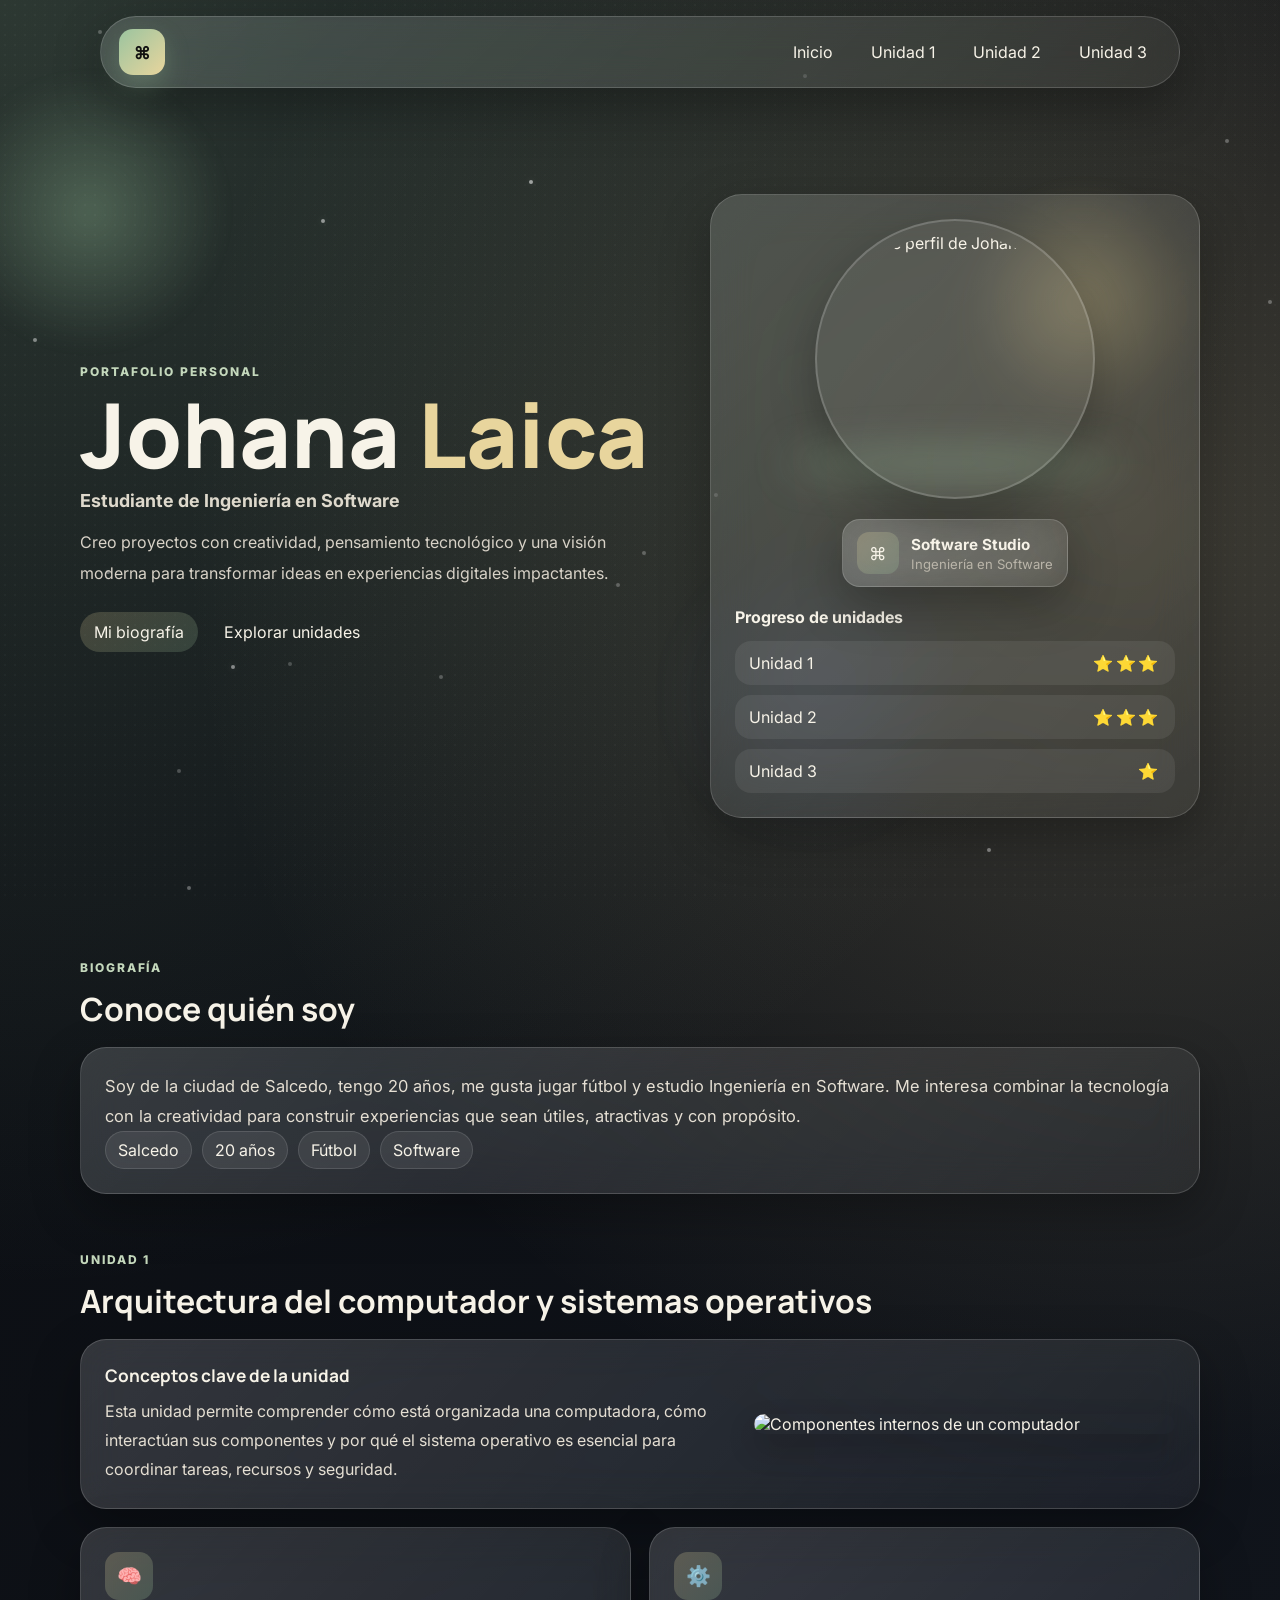
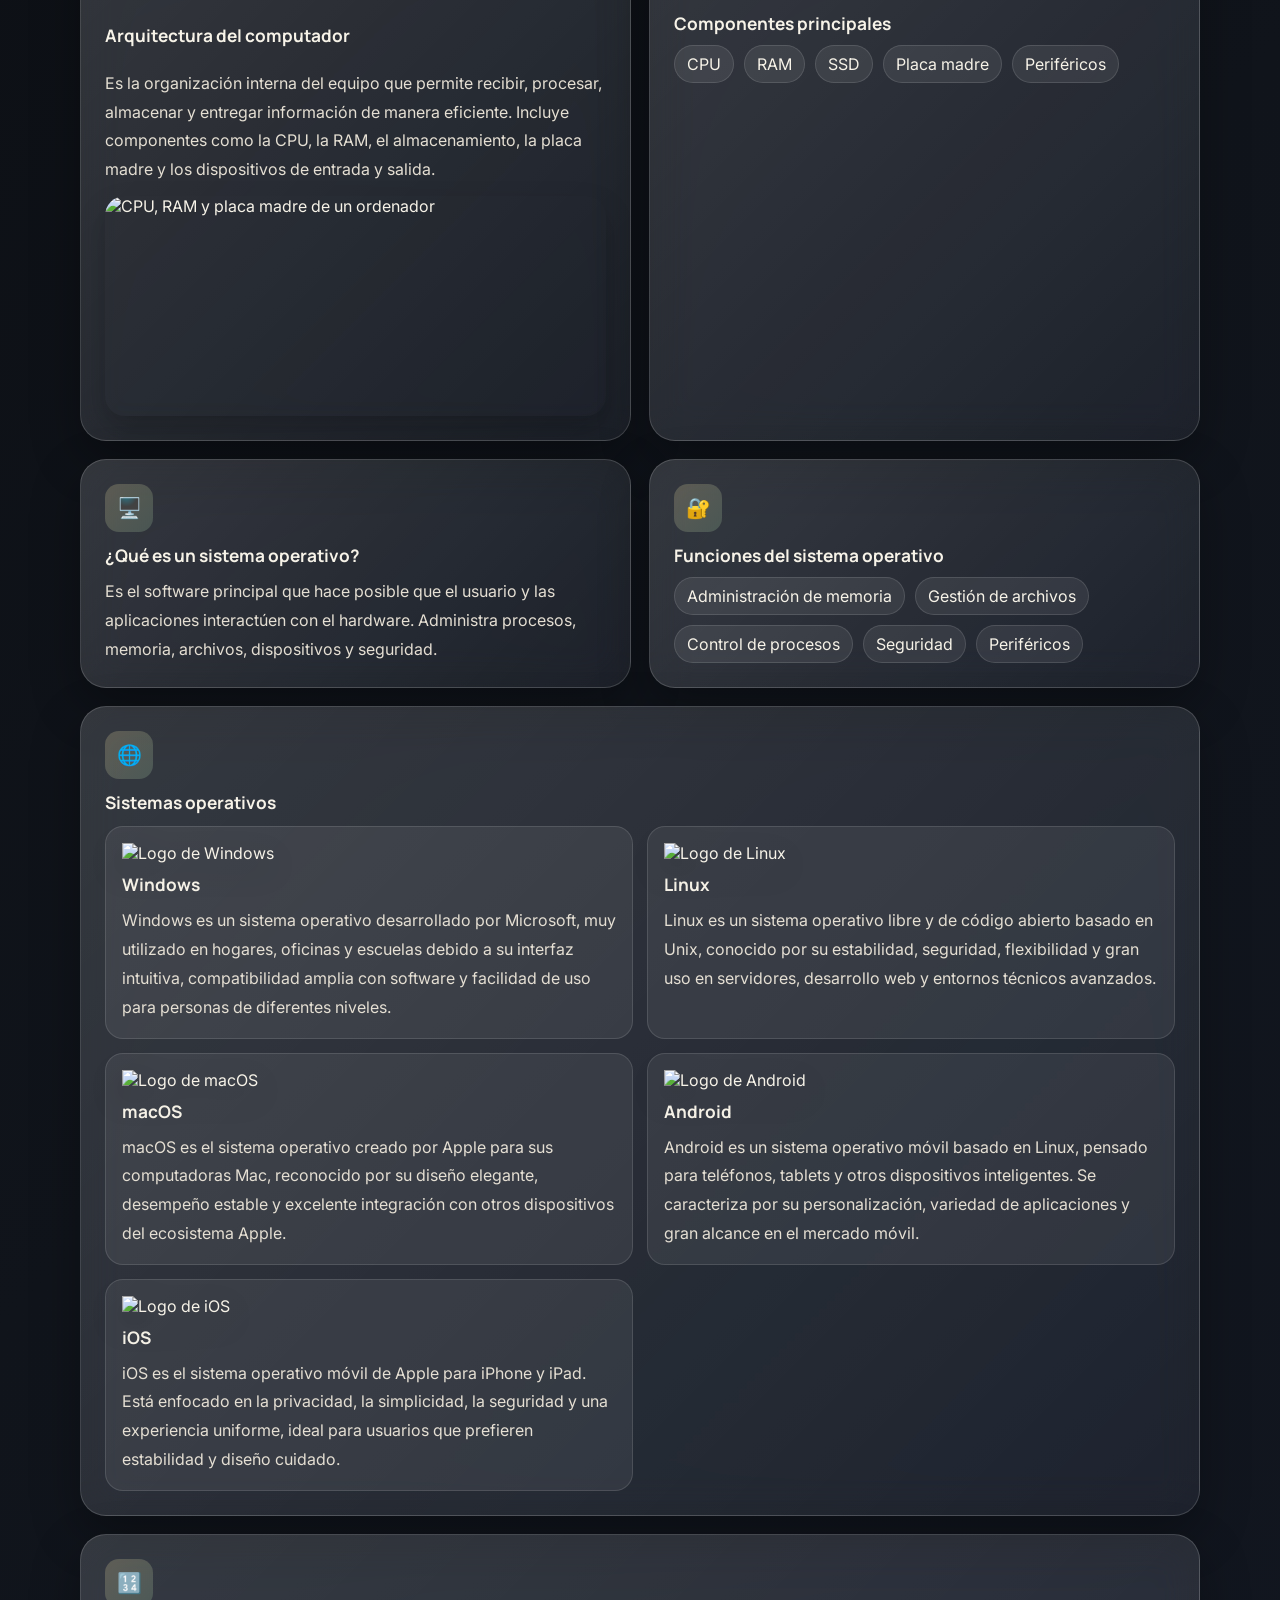
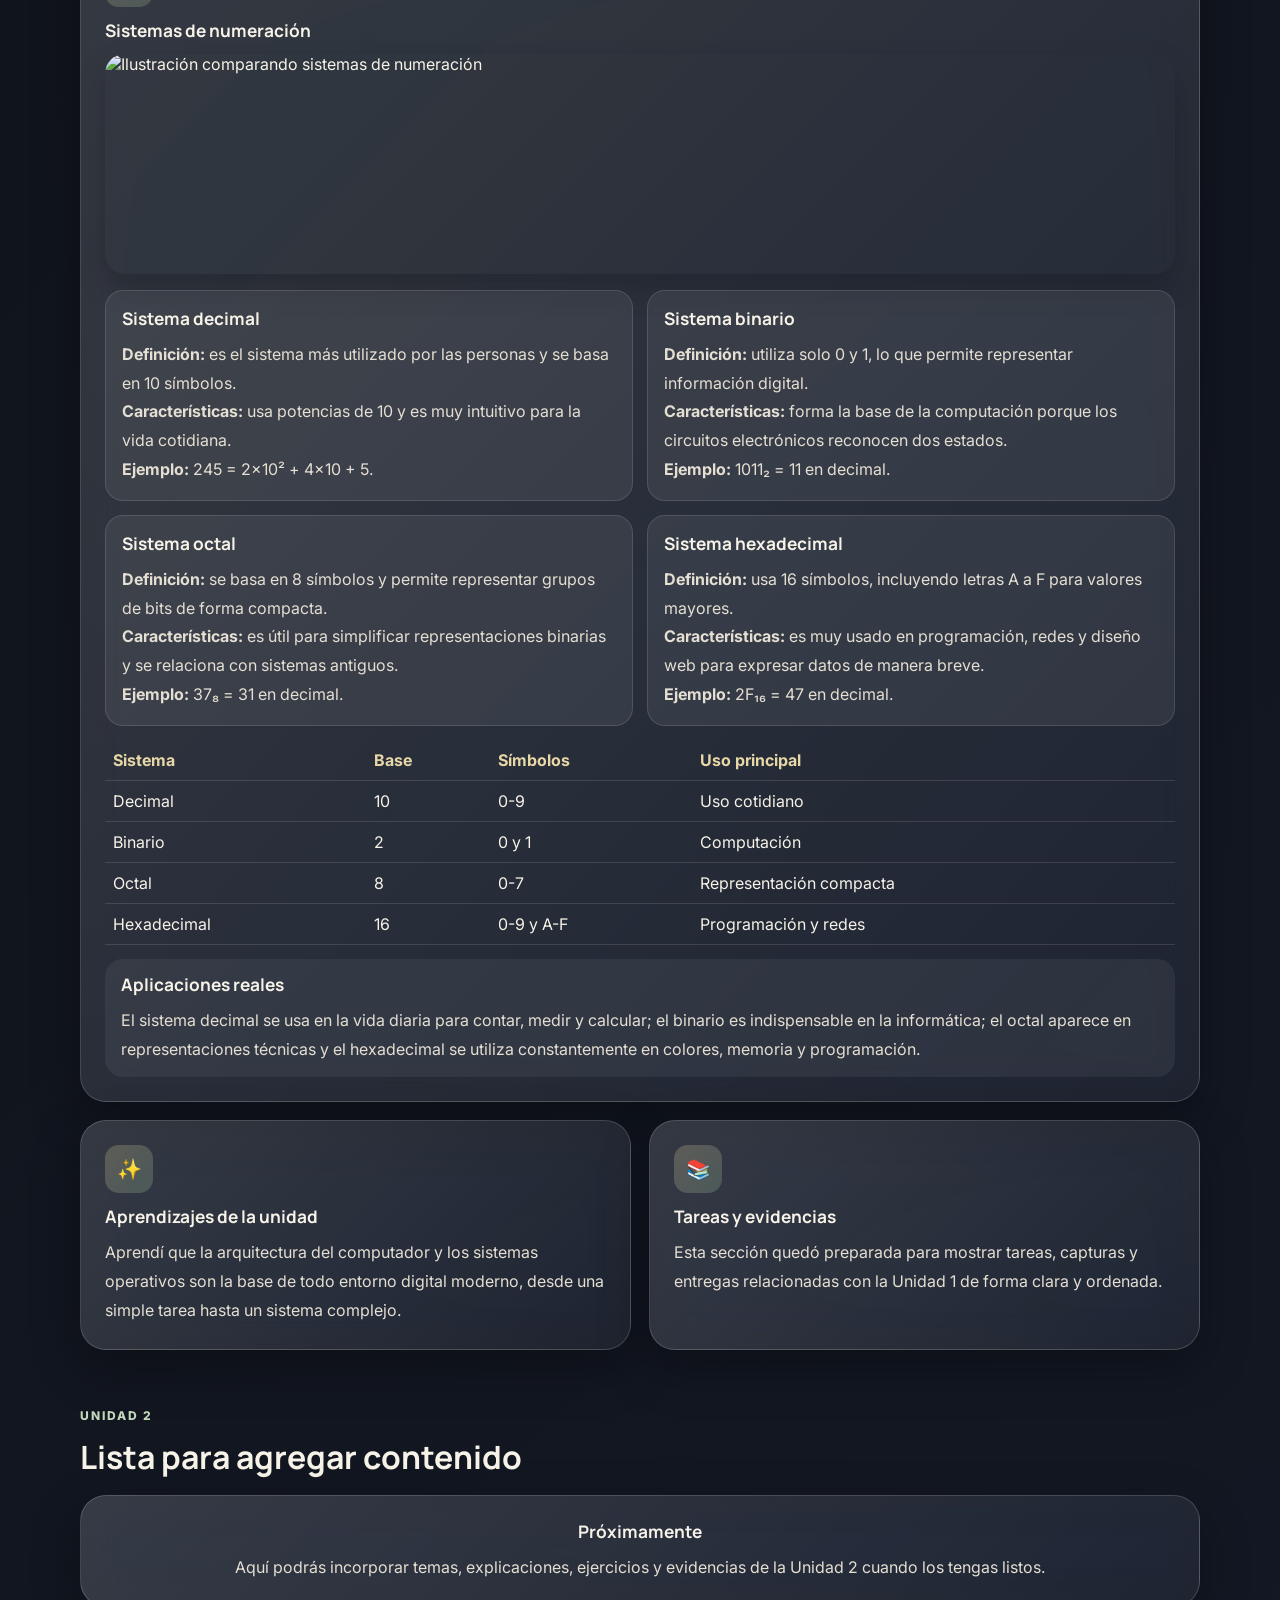
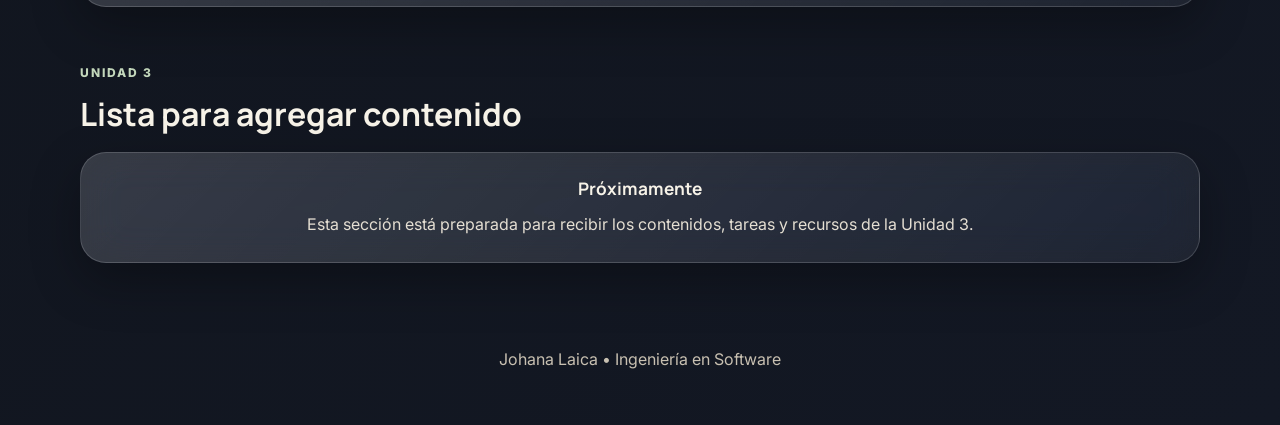
==== commit ffaf867a: "Final" ====
--- a/index.html
+++ b/index.html
@@ -20,7 +20,9 @@
     <div class="particle-field" aria-hidden="true"></div>
 
     <header class="topbar glass">
-      <a class="brand" href="#inicio" aria-label="Volver al inicio">JL</a>
+      <a class="brand" href="#inicio" aria-label="Volver al inicio">
+        <span class="brand-mark">⌘</span>
+      </a>
       <nav class="nav-menu">
         <a href="#inicio">Inicio</a>
         <a href="#unidad1">Unidad 1</a>
@@ -46,8 +48,18 @@
         </div>
 
         <div class="hero-card glass">
-          <div class="profile-frame">
-            <img src="tu-foto.svg" alt="Foto de perfil de Johana Laica" />
+          <div class="profile-shell">
+            <div class="profile-frame">
+              <img src="https://images.unsplash.com/photo-1494790108377-be9c29b29330?auto=format&fit=crop&w=900&q=80" alt="Foto de perfil de Johana Laica" />
+            </div>
+            <div class="profile-glow"></div>
+          </div>
+          <div class="logo-badge glass">
+            <span class="logo-icon">⌘</span>
+            <div>
+              <strong>Software Studio</strong>
+              <p>Ingeniería en Software</p>
+            </div>
           </div>
           <div class="stars-panel">
             <h3>Progreso de unidades</h3>
@@ -102,11 +114,11 @@
               recursos y seguridad.
             </p>
           </div>
-          <img src="assets/computadora.svg" alt="Ilustración de computadora moderna" />
+          <img src="https://images.unsplash.com/photo-1518770660439-4636190af475?auto=format&fit=crop&w=1200&q=80" alt="Componentes internos de un computador" />
         </div>
 
         <div class="card-grid">
-          <article class="card glass">
+          <article class="card glass image-card">
             <div class="icon">🧠</div>
             <h3>Arquitectura del computador</h3>
             <p>
@@ -114,6 +126,7 @@
               entregar información de manera eficiente. Incluye componentes como la CPU, la RAM,
               el almacenamiento, la placa madre y los dispositivos de entrada y salida.
             </p>
+            <img src="https://images.unsplash.com/photo-1518770660439-4636190af475?auto=format&fit=crop&w=1000&q=80" alt="CPU, RAM y placa madre de un ordenador" />
           </article>
 
           <article class="card glass">
@@ -155,6 +168,7 @@
           <h3>Sistemas operativos</h3>
           <div class="os-grid">
             <article class="os-card">
+              <img src="https://upload.wikimedia.org/wikipedia/commons/5/5f/Windows_logo_-_2012.svg" alt="Logo de Windows" />
               <h4>Windows</h4>
               <p>
                 Windows es un sistema operativo desarrollado por Microsoft, muy utilizado en hogares,
@@ -163,6 +177,7 @@
               </p>
             </article>
             <article class="os-card">
+              <img src="https://upload.wikimedia.org/wikipedia/commons/3/35/Tux.svg" alt="Logo de Linux" />
               <h4>Linux</h4>
               <p>
                 Linux es un sistema operativo libre y de código abierto basado en Unix, conocido por
@@ -171,6 +186,7 @@
               </p>
             </article>
             <article class="os-card">
+              <img src="https://upload.wikimedia.org/wikipedia/commons/f/fa/Apple_logo_black.svg" alt="Logo de macOS" />
               <h4>macOS</h4>
               <p>
                 macOS es el sistema operativo creado por Apple para sus computadoras Mac, reconocido
@@ -179,6 +195,7 @@
               </p>
             </article>
             <article class="os-card">
+              <img src="https://upload.wikimedia.org/wikipedia/commons/d/d7/Android_robot.svg" alt="Logo de Android" />
               <h4>Android</h4>
               <p>
                 Android es un sistema operativo móvil basado en Linux, pensado para teléfonos,
@@ -187,6 +204,7 @@
               </p>
             </article>
             <article class="os-card">
+              <img src="https://upload.wikimedia.org/wikipedia/commons/6/6d/Apple_iOS_logo.svg" alt="Logo de iOS" />
               <h4>iOS</h4>
               <p>
                 iOS es el sistema operativo móvil de Apple para iPhone y iPad. Está enfocado en la
@@ -200,6 +218,7 @@
         <div class="card glass full-width">
           <div class="icon">🔢</div>
           <h3>Sistemas de numeración</h3>
+          <img class="numeration-hero" src="https://images.unsplash.com/photo-1516321318423-f06f85e504b3?auto=format&fit=crop&w=1400&q=80" alt="Ilustración comparando sistemas de numeración" />
           <div class="numeration-grid">
             <article class="numeration-card">
               <h4>Sistema decimal</h4>
--- a/style.css
+++ b/style.css
@@ -124,6 +124,11 @@
   color: #111;
   font-weight: 800;
   text-decoration: none;
+  box-shadow: 0 10px 24px rgba(155, 196, 159, 0.28);
+}
+
+.brand-mark {
+  font-size: 1.1rem;
 }
 
 .nav-menu {
@@ -218,6 +223,12 @@
   gap: 20px;
 }
 
+.profile-shell {
+  position: relative;
+  display: grid;
+  place-items: center;
+}
+
 .profile-frame {
   display: grid;
   place-items: center;
@@ -227,6 +238,7 @@
   width: min(280px, 100%);
   margin: 0 auto;
   background: rgba(255, 255, 255, 0.06);
+  box-shadow: 0 20px 45px rgba(0, 0, 0, 0.25);
 }
 
 .profile-frame img {
@@ -235,6 +247,46 @@
   border-radius: 50%;
   object-fit: cover;
   display: block;
+}
+
+.profile-glow {
+  position: absolute;
+  inset: auto 12% 8% 12%;
+  height: 28px;
+  border-radius: 50%;
+  background: rgba(155, 196, 159, 0.35);
+  filter: blur(20px);
+}
+
+.logo-badge {
+  display: flex;
+  align-items: center;
+  gap: 12px;
+  padding: 12px 14px;
+  border-radius: 18px;
+  width: fit-content;
+  margin: 0 auto;
+}
+
+.logo-icon {
+  width: 42px;
+  height: 42px;
+  display: grid;
+  place-items: center;
+  border-radius: 12px;
+  background: linear-gradient(135deg, rgba(232, 213, 157, 0.24), rgba(155, 196, 159, 0.24));
+  font-size: 1.1rem;
+}
+
+.logo-badge strong {
+  display: block;
+  font-size: 0.95rem;
+}
+
+.logo-badge p {
+  margin: 2px 0 0;
+  font-size: 0.82rem;
+  color: var(--muted);
 }
 
 .stars-panel {
@@ -329,10 +381,28 @@
   color: #e5dfd3;
 }
 
-.unit-intro img {
+.unit-intro img,
+.image-card img,
+.numeration-hero {
   width: 100%;
   display: block;
   border-radius: 20px;
+  object-fit: cover;
+  box-shadow: 0 14px 30px rgba(0, 0, 0, 0.2);
+}
+
+.image-card {
+  display: grid;
+  gap: 12px;
+}
+
+.image-card img {
+  height: 220px;
+}
+
+.numeration-hero {
+  height: 220px;
+  margin: 12px 0 16px;
 }
 
 .card-grid {
@@ -375,6 +445,22 @@
   border-radius: 18px;
   background: rgba(255, 255, 255, 0.07);
   border: 1px solid rgba(255, 255, 255, 0.12);
+  transition: transform 0.25s ease, box-shadow 0.25s ease;
+}
+
+.os-card:hover,
+.numeration-card:hover,
+.image-card:hover {
+  transform: translateY(-6px);
+  box-shadow: 0 18px 38px rgba(0, 0, 0, 0.24);
+}
+
+.os-card img {
+  width: 100%;
+  max-height: 72px;
+  object-fit: contain;
+  margin-bottom: 10px;
+  filter: drop-shadow(0 10px 16px rgba(0, 0, 0, 0.2));
 }
 
 .numeration-grid {
@@ -389,6 +475,7 @@
   border-radius: 18px;
   background: rgba(255, 255, 255, 0.07);
   border: 1px solid rgba(255, 255, 255, 0.12);
+  transition: transform 0.25s ease, box-shadow 0.25s ease;
 }
 
 .table-wrap {
@@ -478,6 +565,27 @@
   }
 }
 
+@media (max-width: 600px) {
+  .hero-card,
+  .card {
+    padding: 16px;
+  }
+
+  .profile-frame {
+    width: min(220px, 100%);
+  }
+
+  .logo-badge {
+    width: 100%;
+    justify-content: center;
+  }
+
+  .image-card img,
+  .numeration-hero {
+    height: 180px;
+  }
+}
+
 @media (max-width: 700px) {
   .topbar {
     border-radius: 24px;
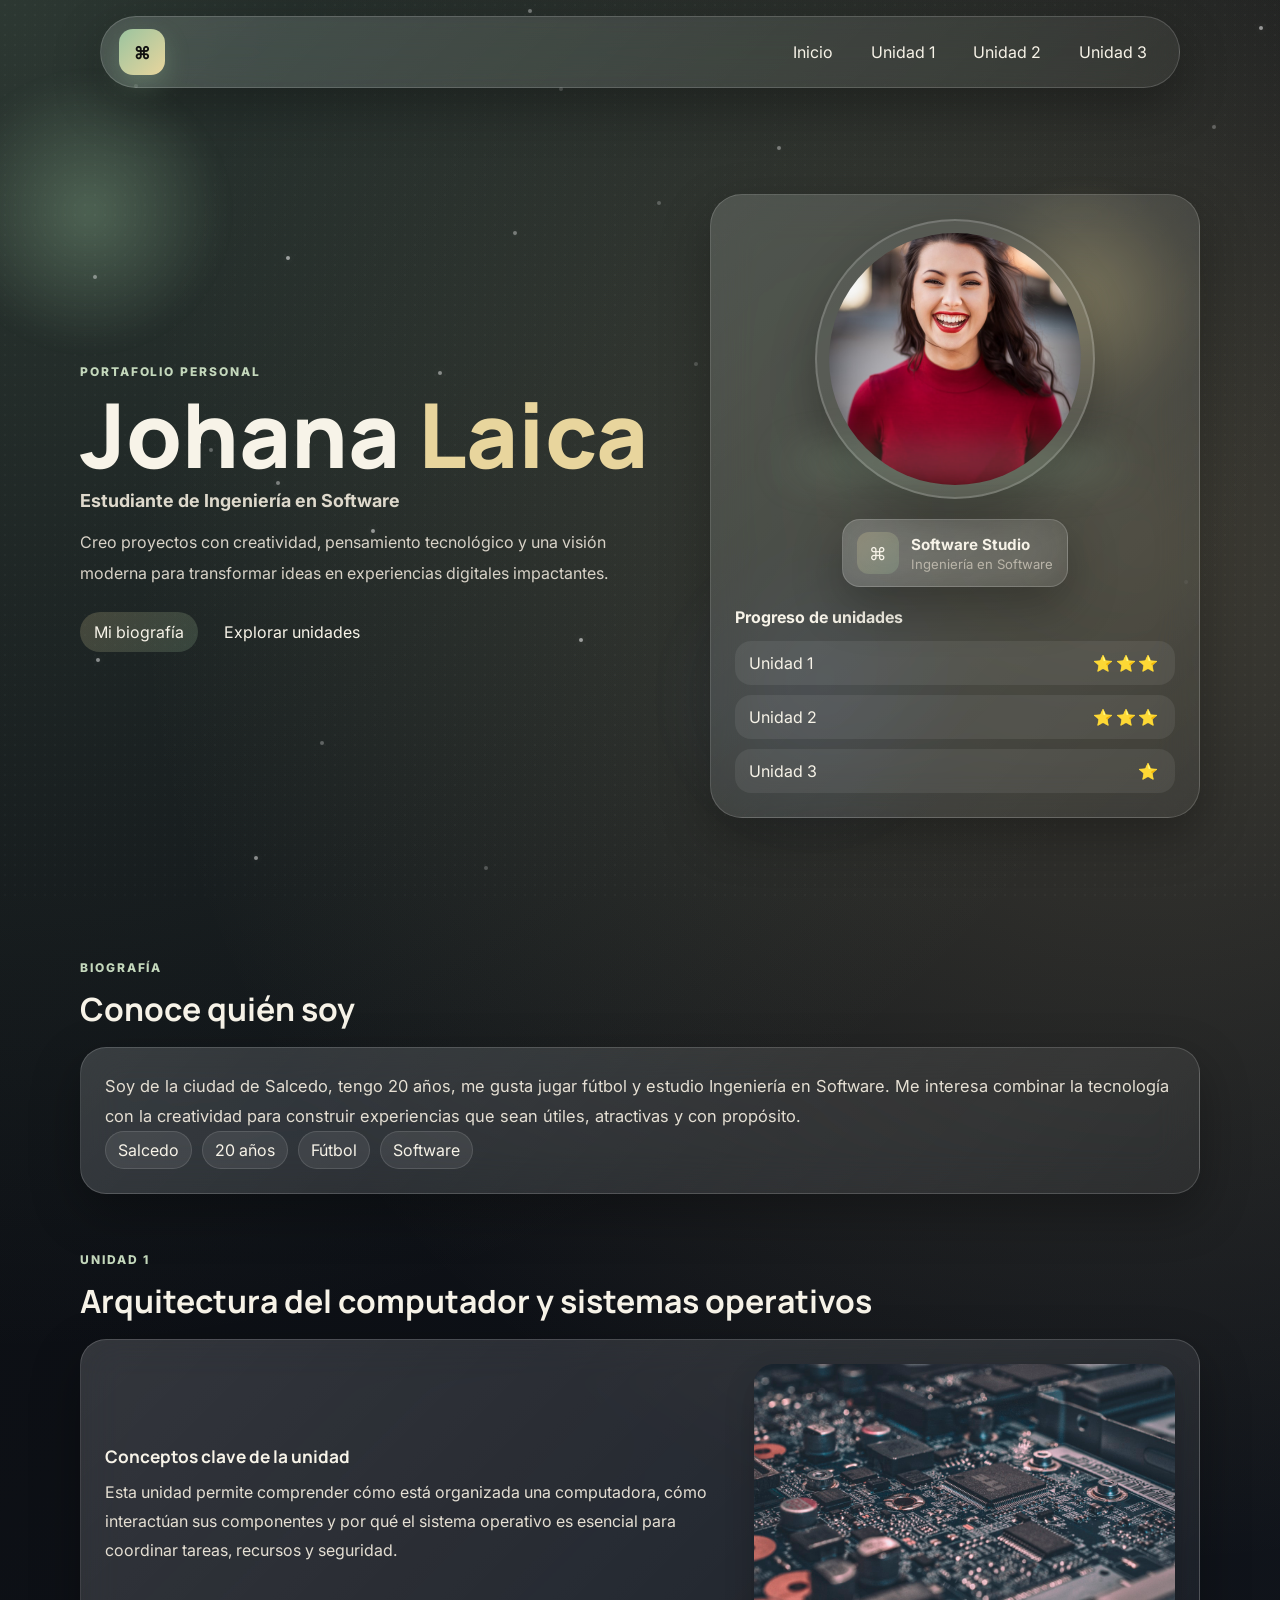
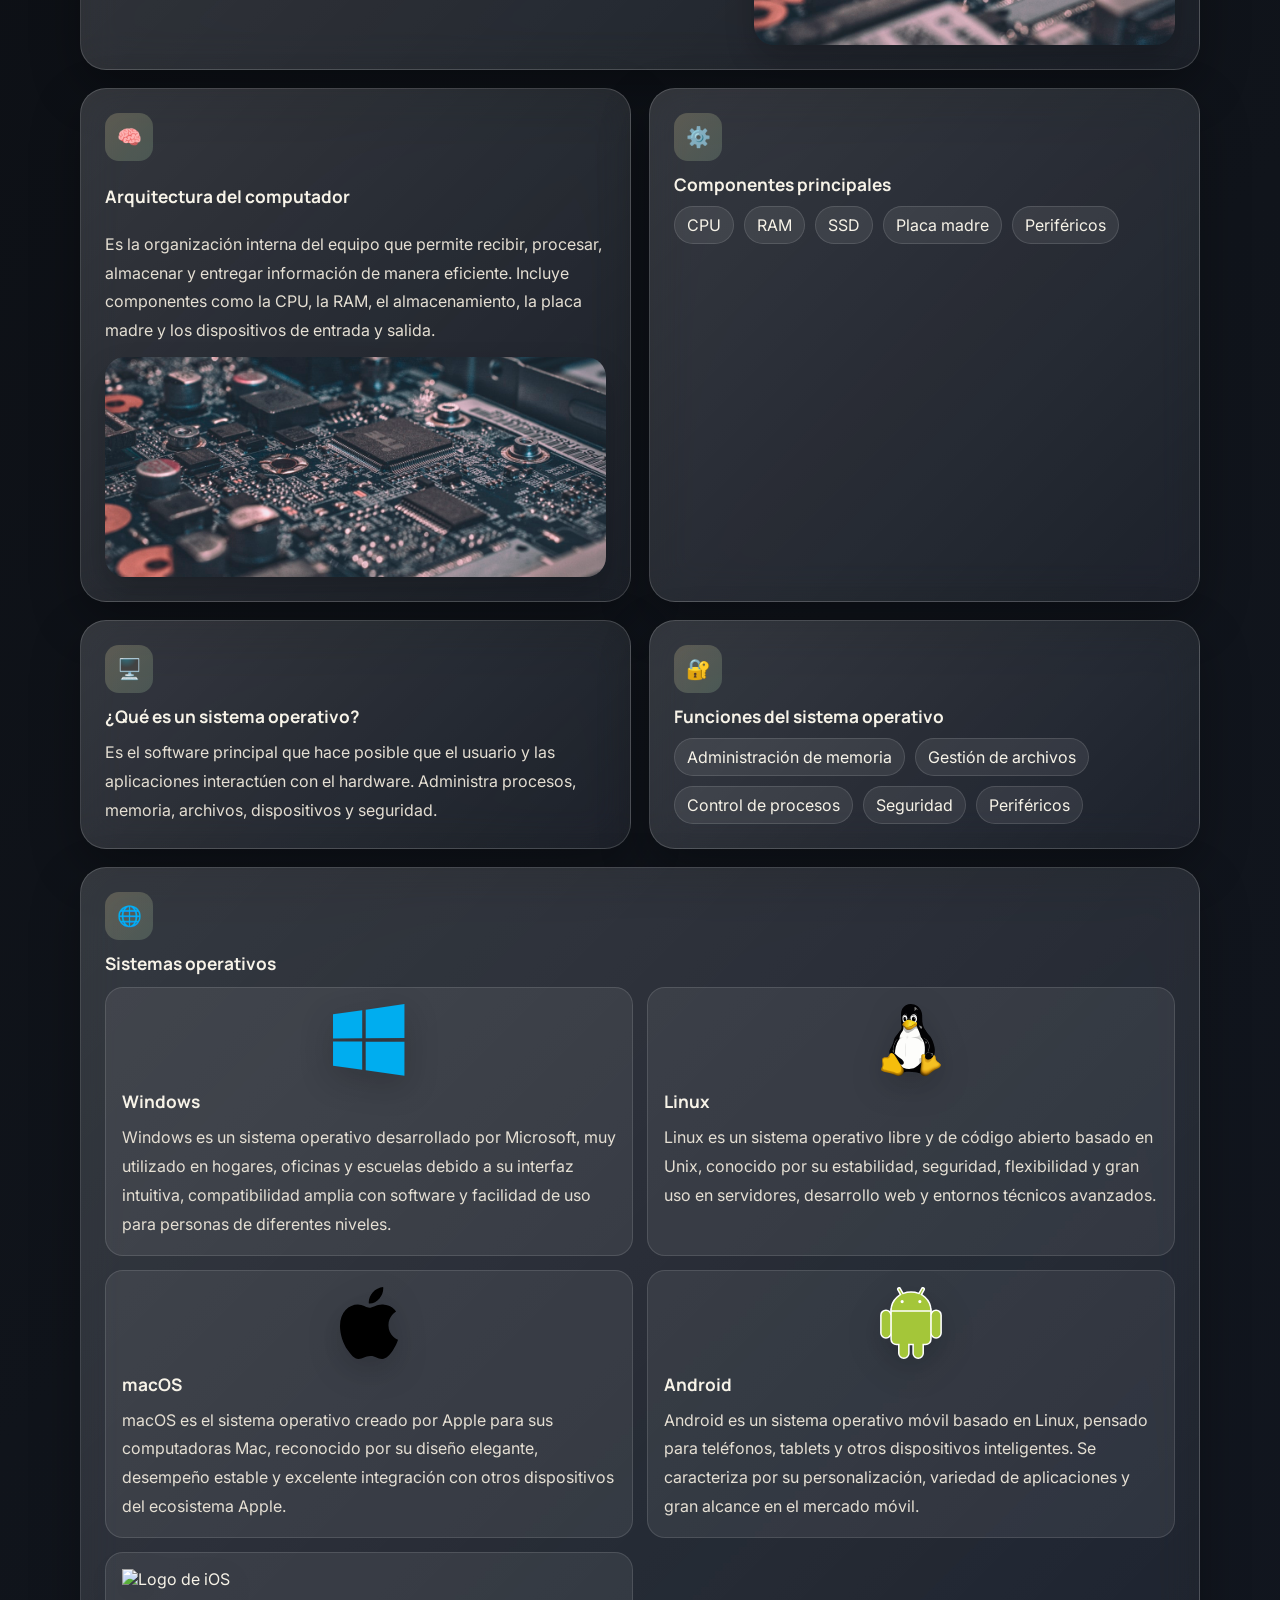
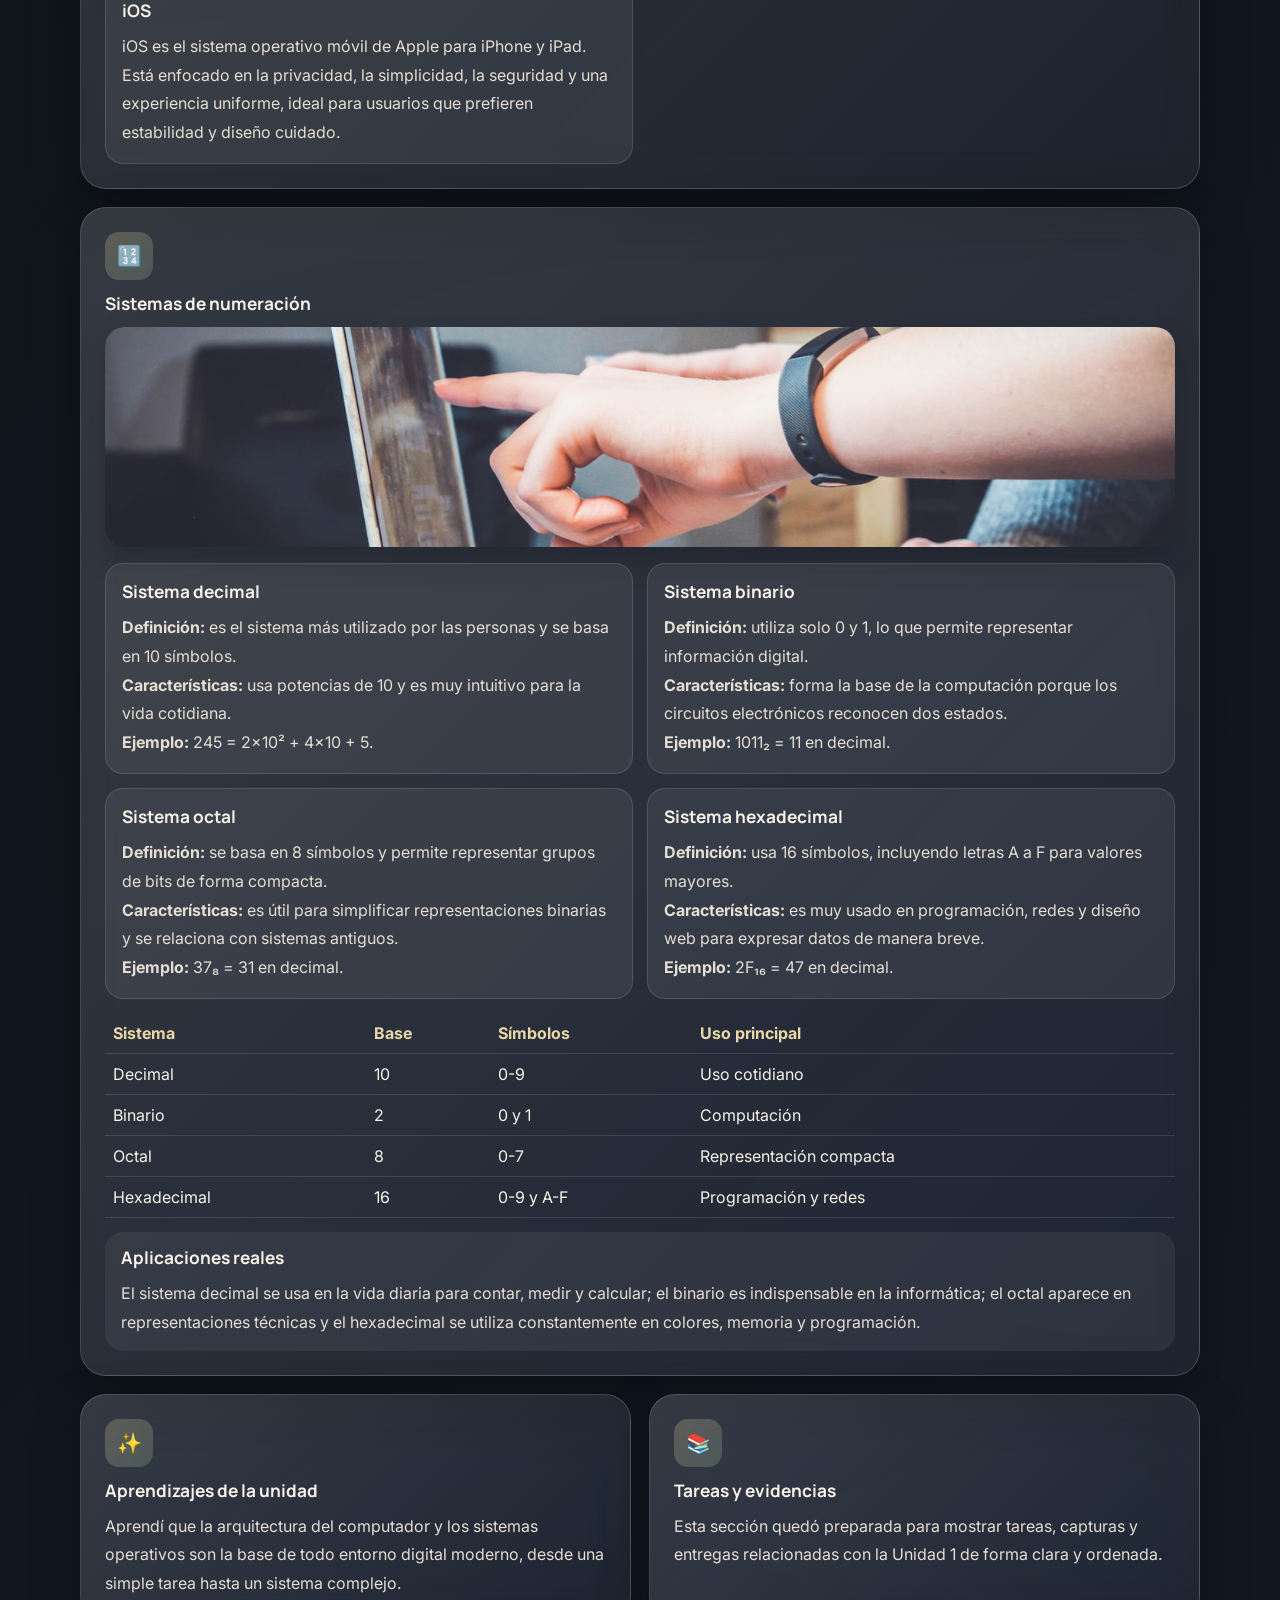
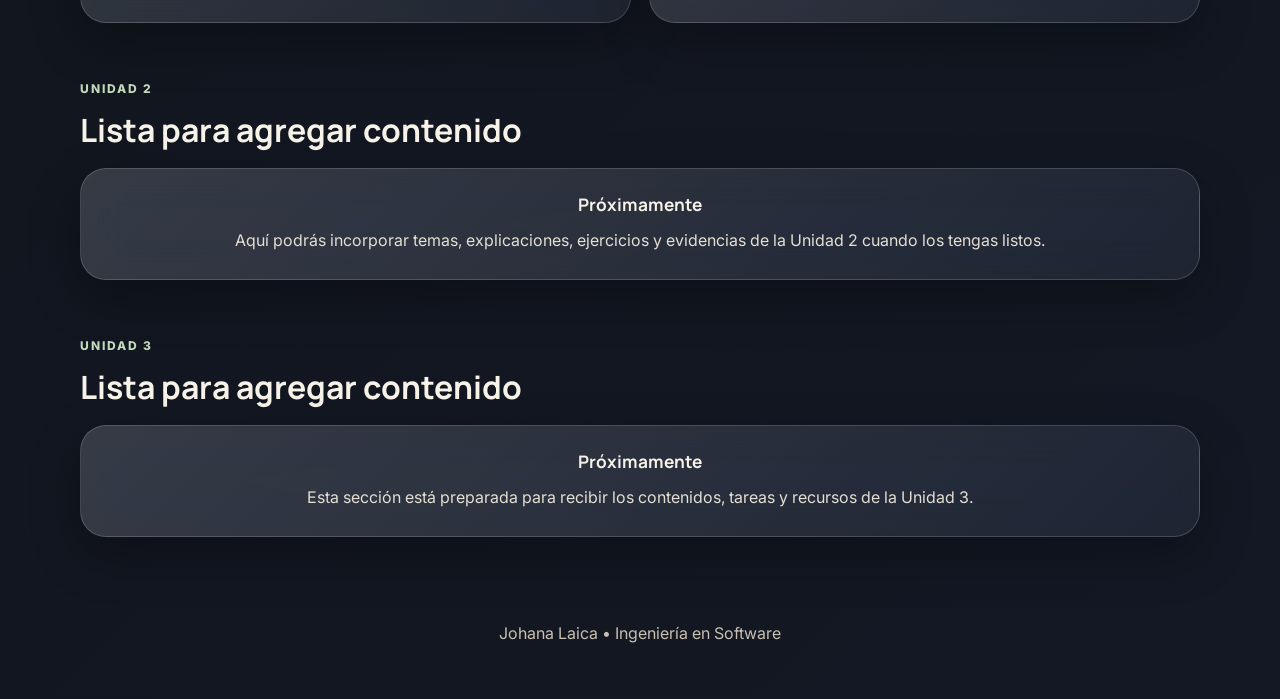
==== commit fb41d486: "Final" ====
--- a/index.html
+++ b/index.html
@@ -50,7 +50,7 @@
         <div class="hero-card glass">
           <div class="profile-shell">
             <div class="profile-frame">
-              <img src="https://images.unsplash.com/photo-1494790108377-be9c29b29330?auto=format&fit=crop&w=900&q=80" alt="Foto de perfil de Johana Laica" />
+              <img src="img/perfil.jpg" alt="Foto de perfil de Johana Laica" />
             </div>
             <div class="profile-glow"></div>
           </div>
@@ -114,7 +114,7 @@
               recursos y seguridad.
             </p>
           </div>
-          <img src="https://images.unsplash.com/photo-1518770660439-4636190af475?auto=format&fit=crop&w=1200&q=80" alt="Componentes internos de un computador" />
+          <img src="img/arquitectura.jpg" alt="Componentes internos de un computador" />
         </div>
 
         <div class="card-grid">
@@ -126,7 +126,7 @@
               entregar información de manera eficiente. Incluye componentes como la CPU, la RAM,
               el almacenamiento, la placa madre y los dispositivos de entrada y salida.
             </p>
-            <img src="https://images.unsplash.com/photo-1518770660439-4636190af475?auto=format&fit=crop&w=1000&q=80" alt="CPU, RAM y placa madre de un ordenador" />
+            <img src="img/arquitectura.jpg" alt="CPU, RAM y placa madre de un ordenador" />
           </article>
 
           <article class="card glass">
@@ -168,7 +168,7 @@
           <h3>Sistemas operativos</h3>
           <div class="os-grid">
             <article class="os-card">
-              <img src="https://upload.wikimedia.org/wikipedia/commons/5/5f/Windows_logo_-_2012.svg" alt="Logo de Windows" />
+              <img src="img/windows.svg" alt="Logo de Windows" />
               <h4>Windows</h4>
               <p>
                 Windows es un sistema operativo desarrollado por Microsoft, muy utilizado en hogares,
@@ -177,7 +177,7 @@
               </p>
             </article>
             <article class="os-card">
-              <img src="https://upload.wikimedia.org/wikipedia/commons/3/35/Tux.svg" alt="Logo de Linux" />
+              <img src="img/linux.svg" alt="Logo de Linux" />
               <h4>Linux</h4>
               <p>
                 Linux es un sistema operativo libre y de código abierto basado en Unix, conocido por
@@ -186,7 +186,7 @@
               </p>
             </article>
             <article class="os-card">
-              <img src="https://upload.wikimedia.org/wikipedia/commons/f/fa/Apple_logo_black.svg" alt="Logo de macOS" />
+              <img src="img/macos.svg" alt="Logo de macOS" />
               <h4>macOS</h4>
               <p>
                 macOS es el sistema operativo creado por Apple para sus computadoras Mac, reconocido
@@ -195,7 +195,7 @@
               </p>
             </article>
             <article class="os-card">
-              <img src="https://upload.wikimedia.org/wikipedia/commons/d/d7/Android_robot.svg" alt="Logo de Android" />
+              <img src="img/android.svg" alt="Logo de Android" />
               <h4>Android</h4>
               <p>
                 Android es un sistema operativo móvil basado en Linux, pensado para teléfonos,
@@ -204,7 +204,7 @@
               </p>
             </article>
             <article class="os-card">
-              <img src="https://upload.wikimedia.org/wikipedia/commons/6/6d/Apple_iOS_logo.svg" alt="Logo de iOS" />
+              <img src="img/ios.svg" alt="Logo de iOS" />
               <h4>iOS</h4>
               <p>
                 iOS es el sistema operativo móvil de Apple para iPhone y iPad. Está enfocado en la
@@ -218,7 +218,7 @@
         <div class="card glass full-width">
           <div class="icon">🔢</div>
           <h3>Sistemas de numeración</h3>
-          <img class="numeration-hero" src="https://images.unsplash.com/photo-1516321318423-f06f85e504b3?auto=format&fit=crop&w=1400&q=80" alt="Ilustración comparando sistemas de numeración" />
+          <img class="numeration-hero" src="img/numeracion.jpg" alt="Ilustración comparando sistemas de numeración" />
           <div class="numeration-grid">
             <article class="numeration-card">
               <h4>Sistema decimal</h4>
